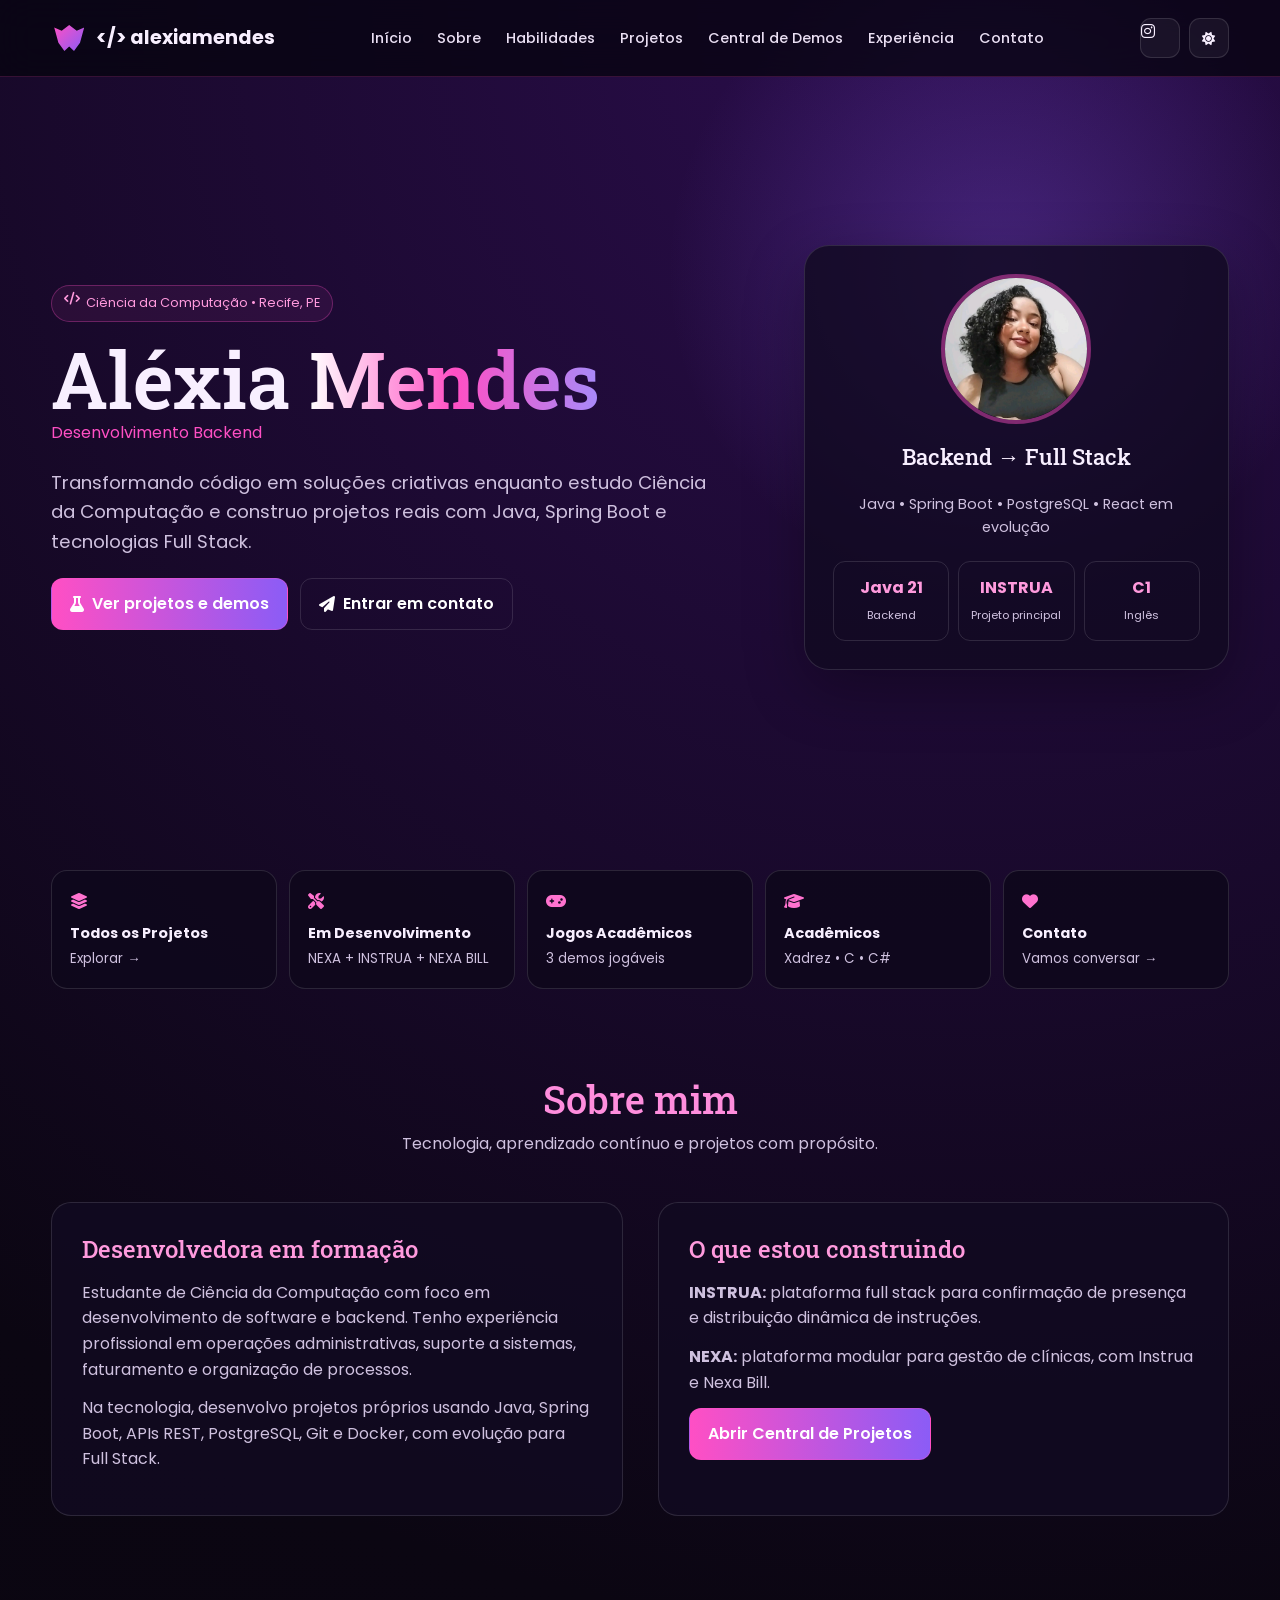
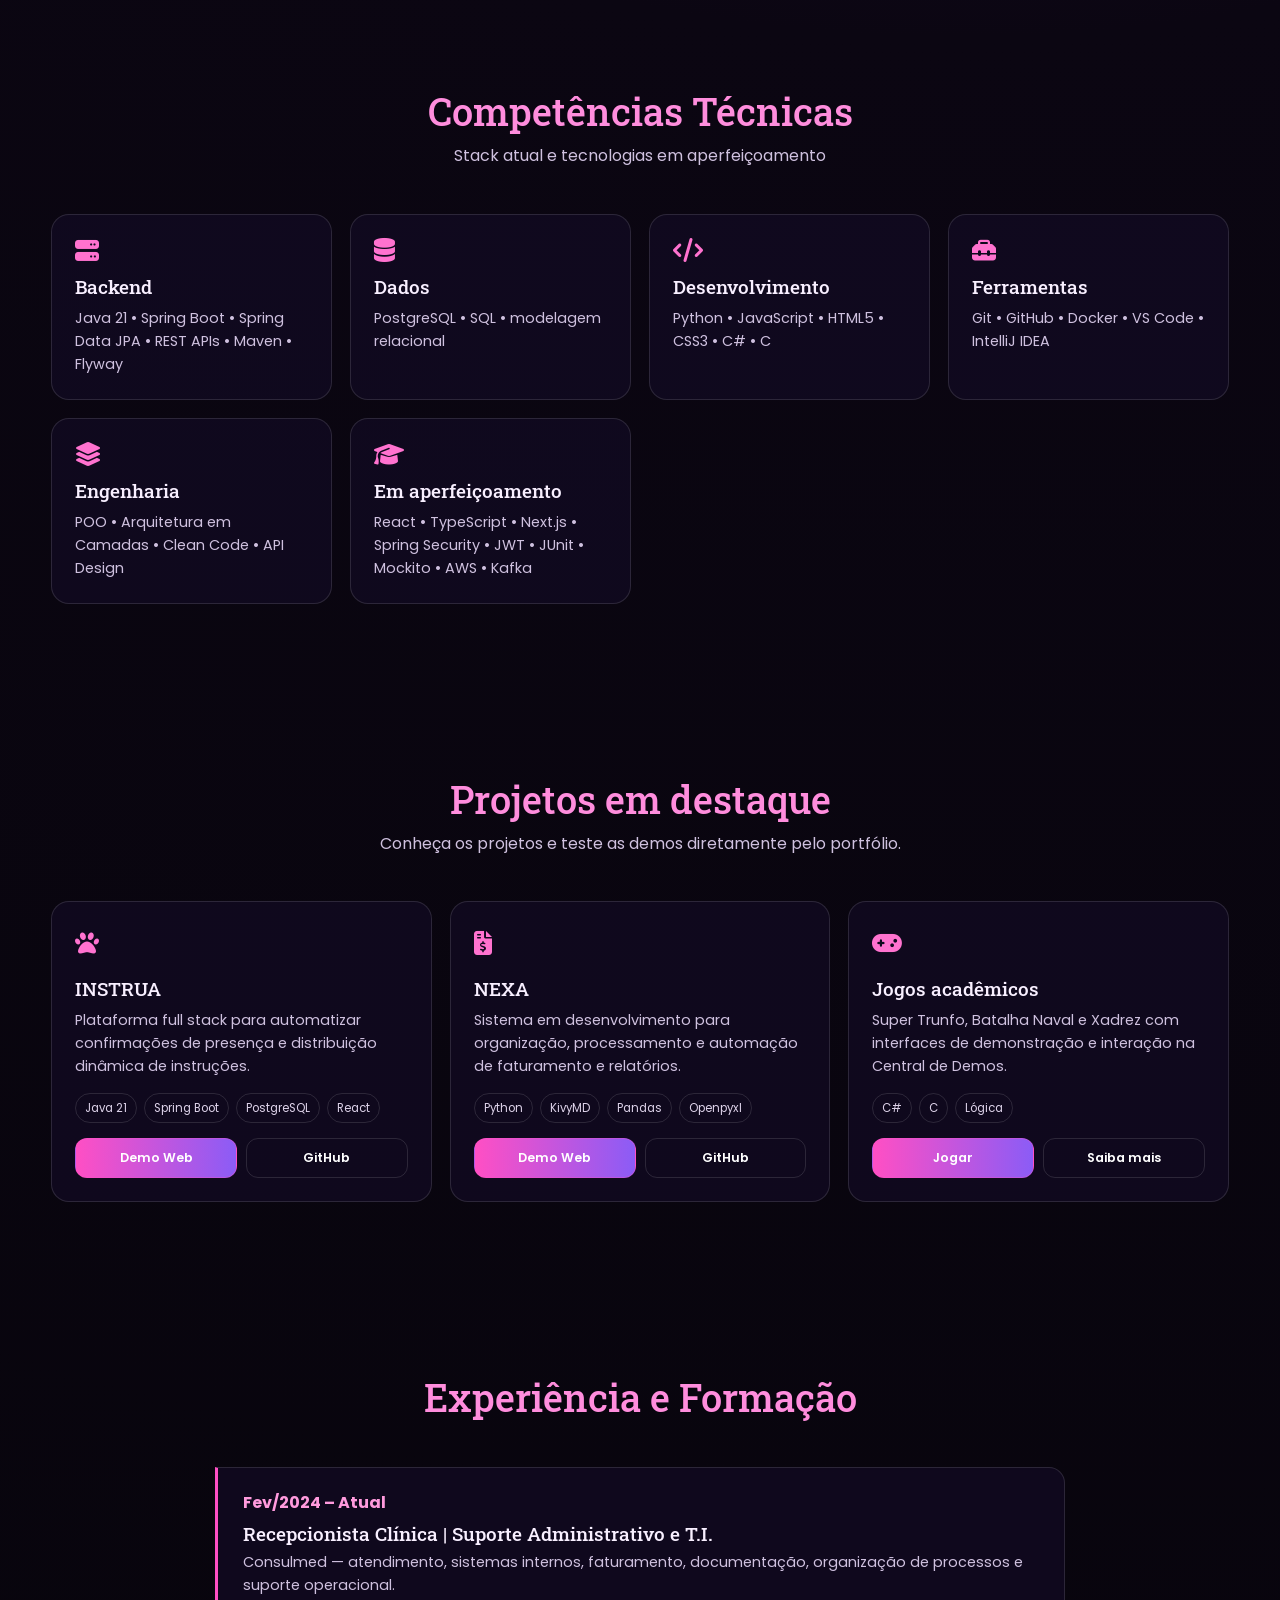
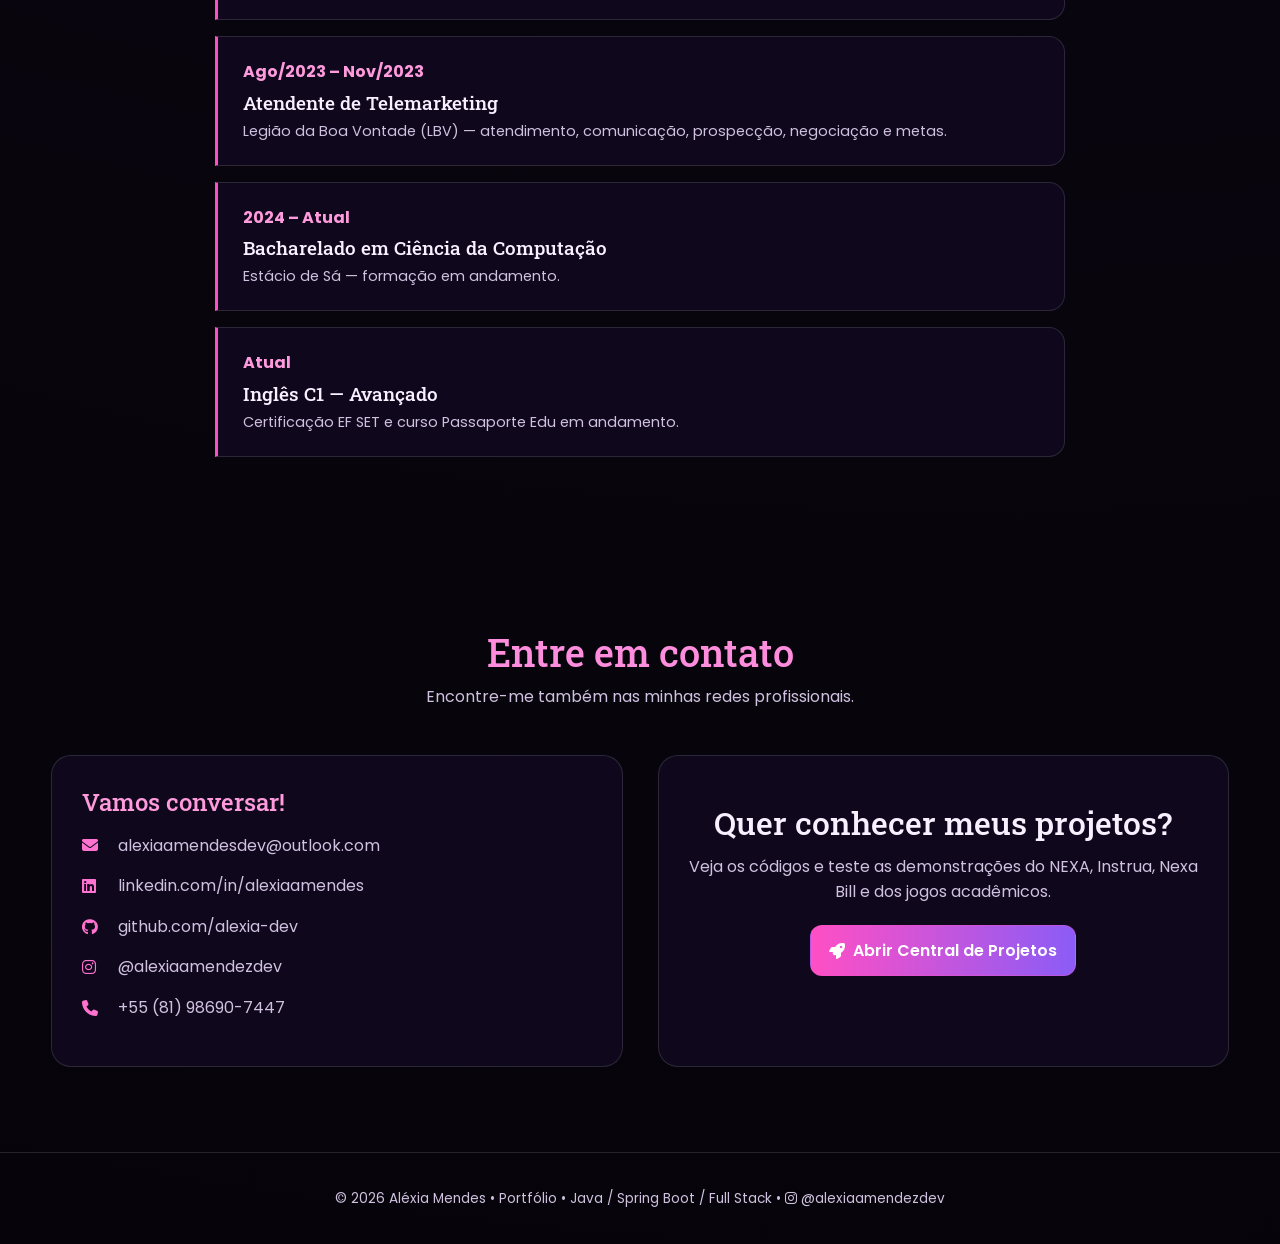
==== index.html @ 10fdb08e "fix: correct Instagram profile link" ====
<!DOCTYPE html>
<html lang="pt-BR">
<head>
<meta charset="UTF-8">
<meta name="viewport" content="width=device-width, initial-scale=1.0">
<meta name="description" content="Portfólio de Aléxia Mendes — Ciência da Computação, Java, Spring Boot e desenvolvimento Full Stack.">
<title>Aléxia Mendes | Portfólio</title>
<link rel="stylesheet" href="https://cdnjs.cloudflare.com/ajax/libs/font-awesome/6.4.0/css/all.min.css">
<link href="https://fonts.googleapis.com/css2?family=Poppins:wght@300;400;500;600;700&family=Roboto+Slab:wght@400;500;600&display=swap" rel="stylesheet">
<style>
:root{--pink:#ff4fc4;--purple:#8b5cf6;--blue:#4f8cff;--panel:rgba(18,10,34,.82);--text:#f8efff;--muted:#cfc1df;--line:rgba(255,255,255,.12);--dark:#3f3450;--transition:.25s ease}
*{box-sizing:border-box;margin:0;padding:0}html{scroll-behavior:smooth}body{font-family:Poppins,sans-serif;background:radial-gradient(circle at 75% 0,#2b0d4d 0,#0b0612 36%,#06040a 100%);color:var(--text);line-height:1.6;transition:.3s}body.light{background:linear-gradient(135deg,#fff4fb,#f1eaff);color:var(--dark)}a{color:inherit;text-decoration:none}.container{width:min(1180px,92%);margin:auto}section{padding:85px 0}.site-header{position:fixed;top:0;left:0;width:100%;z-index:1000;background:rgba(7,5,16,.78);backdrop-filter:blur(18px);border-bottom:1px solid rgba(255,79,196,.18)}.header-inner{height:76px;display:flex;align-items:center;justify-content:space-between;gap:20px}.logo{display:flex;align-items:center;gap:9px;font-weight:700;font-size:1.2rem}.logo-mark{width:36px;height:32px;position:relative}.logo-mark:before{content:'';position:absolute;inset:3px;background:linear-gradient(135deg,var(--pink),var(--purple));clip-path:polygon(0 10%,25% 22%,50% 0,75% 22%,100% 10%,86% 68%,66% 100%,50% 83%,34% 100%,14% 68%)}nav ul{display:flex;list-style:none;gap:25px}nav a{color:#eadff3;font-size:.9rem;font-weight:500}nav a:hover{color:var(--pink)}.header-actions{display:flex;align-items:center;gap:9px}.icon-btn,.mobile-btn{width:40px;height:40px;border:1px solid var(--line);border-radius:11px;background:rgba(255,255,255,.05);color:inherit;cursor:pointer}.mobile-btn{display:none}.hero{min-height:100vh;display:flex;align-items:center;padding-top:100px;background:radial-gradient(circle at 78% 30%,rgba(139,92,246,.3),transparent 28%)}.hero-grid{display:grid;grid-template-columns:1.25fr .75fr;gap:45px;align-items:center}.eyebrow{display:inline-flex;padding:7px 12px;border:1px solid rgba(255,79,196,.3);border-radius:999px;color:#ff9add;background:rgba(255,79,196,.08);font-size:.8rem;margin-bottom:18px}.hero h1{font:600 clamp(2.8rem,6vw,5.3rem)/1.05 'Roboto Slab',serif}.gradient{background:linear-gradient(90deg,#fff,var(--pink),#a78bfa);-webkit-background-clip:text;color:transparent}.typed{color:var(--pink);min-height:1.2em}.hero p{font-size:1.15rem;color:var(--muted);max-width:680px;margin:22px 0}.hero-actions{display:flex;flex-wrap:wrap;gap:12px}.btn{display:inline-flex;align-items:center;justify-content:center;gap:8px;padding:12px 18px;border-radius:12px;border:1px solid rgba(255,79,196,.35);background:linear-gradient(90deg,var(--pink),var(--purple));color:#fff;font-weight:600;transition:var(--transition)}.btn:hover{transform:translateY(-3px)}.btn.secondary{background:transparent;border-color:var(--line)}.hero-card,.panel,.skill,.project,.timeline-item{background:var(--panel);border:1px solid var(--line)}.hero-card{border-radius:25px;padding:28px;box-shadow:0 20px 60px rgba(0,0,0,.3)}.avatar{width:150px;height:150px;border-radius:50%;object-fit:cover;display:block;margin:0 auto 18px;border:4px solid rgba(255,79,196,.45)}.hero-card h3{text-align:center;font:500 1.4rem 'Roboto Slab',serif}.hero-card p{text-align:center;color:var(--muted);font-size:.9rem}.stats{display:grid;grid-template-columns:repeat(3,1fr);gap:9px;margin-top:22px}.stat{padding:13px 8px;border:1px solid var(--line);border-radius:12px;text-align:center}.stat strong{display:block;color:#ff9add}.stat span{font-size:.7rem;color:var(--muted)}.dashboard{display:grid;grid-template-columns:repeat(5,1fr);gap:12px;margin-top:-30px;position:relative;z-index:2}.dash{padding:18px;border-radius:16px;background:rgba(15,8,28,.9);border:1px solid var(--line);transition:var(--transition)}.dash:hover,.skill:hover,.project:hover{transform:translateY(-5px)}.dash i,.skill i,.project-icon,.contact-link i{color:#ff72cf}.dash strong{display:block;font-size:.9rem;margin-top:7px}.dash small{color:var(--muted)}.section-title{text-align:center;margin-bottom:45px}.section-title h2{font:500 2.4rem 'Roboto Slab',serif;color:#ff8ddd}.section-title p{color:var(--muted);margin-top:7px}.about-grid,.contact-grid{display:grid;grid-template-columns:1fr 1fr;gap:35px}.panel{border-radius:20px;padding:30px}.panel h3{font:500 1.5rem 'Roboto Slab',serif;color:#ff9add;margin-bottom:15px}.panel p{color:var(--muted);margin-bottom:13px}.skills-grid,.projects-grid{display:grid;grid-template-columns:repeat(auto-fit,minmax(250px,1fr));gap:18px}.skill,.project{border-radius:18px;padding:23px;transition:var(--transition)}.skill i,.project-icon{font-size:1.5rem;margin-bottom:12px}.skill h3,.project h3{font:500 1.2rem 'Roboto Slab',serif;margin-bottom:8px}.skill p,.project p{color:var(--muted);font-size:.9rem}.tags{display:flex;flex-wrap:wrap;gap:7px;margin:15px 0}.tag{padding:5px 9px;border-radius:999px;border:1px solid var(--line);font-size:.72rem;color:#ddd2e9}.project-actions{display:flex;gap:9px;margin-top:15px}.project-actions .btn{flex:1;font-size:.78rem;padding:9px}.timeline{max-width:850px;margin:auto;display:grid;gap:16px}.timeline-item{padding:22px 25px;border-left:3px solid var(--pink);border-radius:0 16px 16px 0}.timeline-item strong{color:#ff9add}.timeline-item h3{font:500 1.2rem 'Roboto Slab',serif;margin:5px 0}.timeline-item p{color:var(--muted);font-size:.9rem}.contact-link{display:flex;gap:12px;align-items:center;margin:15px 0;color:var(--muted)}.contact-link i{width:24px}.contact-link:hover{color:#fff}.cta{text-align:center;padding:45px 20px}.cta h2{font:500 2rem 'Roboto Slab',serif;margin-bottom:10px}.cta p{color:var(--muted);margin-bottom:20px}footer{padding:35px 0;border-top:1px solid var(--line);text-align:center;color:var(--muted);font-size:.85rem}.mobile-menu{display:none}
@media(max-width:1050px){.dashboard{grid-template-columns:repeat(3,1fr)}nav ul{gap:15px}.hero-grid{grid-template-columns:1fr}.hero-card{max-width:480px}}
@media(max-width:800px){nav{display:none}.mobile-btn{display:block}.mobile-menu{position:fixed;top:76px;left:0;width:100%;padding:18px;background:rgba(10,6,18,.97);border-bottom:1px solid var(--line);z-index:999}.mobile-menu.open{display:block}.mobile-menu a{display:block;padding:12px}.dashboard{grid-template-columns:repeat(2,1fr)}.about-grid,.contact-grid{grid-template-columns:1fr}}
@media(max-width:520px){section{padding:65px 0}.dashboard{grid-template-columns:1fr}.hero h1{font-size:2.7rem}.hero-actions .btn{width:100%}.stats{grid-template-columns:1fr}.project-actions{flex-direction:column}}
</style>
</head>
<body>
<header class="site-header"><div class="container header-inner"><a class="logo" href="#home"><span class="logo-mark"></span><span>&lt;/&gt; alexiamendes</span></a><nav><ul><li><a href="#home">Início</a></li><li><a href="#about">Sobre</a></li><li><a href="#skills">Habilidades</a></li><li><a href="#projects">Projetos</a></li><li><a href="projetos.html#games">Central de Demos</a></li><li><a href="#experience">Experiência</a></li><li><a href="#contact">Contato</a></li></ul></nav><div class="header-actions"><a class="icon-btn" href="https://www.instagram.com/alexiaamendesdev/" target="_blank" rel="noopener" aria-label="Instagram"><i class="fab fa-instagram"></i></a><button class="icon-btn" id="themeBtn" title="Alternar tema"><i class="fas fa-sun"></i></button><button class="mobile-btn" id="menuBtn"><i class="fas fa-bars"></i></button></div></div></header>
<div class="mobile-menu" id="mobileMenu"><a href="#home">Início</a><a href="#about">Sobre</a><a href="#skills">Habilidades</a><a href="#projects">Projetos</a><a href="projetos.html#games">Central de Demos</a><a href="#experience">Experiência</a><a href="#contact">Contato</a></div>
<main>
<section class="hero" id="home"><div class="container hero-grid"><div><span class="eyebrow"><i class="fas fa-code"></i>&nbsp; Ciência da Computação • Recife, PE</span><h1>Aléxia <span class="gradient">Mendes</span></h1><div class="typed" id="typed"></div><p>Transformando código em soluções criativas enquanto estudo Ciência da Computação e construo projetos reais com Java, Spring Boot e tecnologias Full Stack.</p><div class="hero-actions"><a class="btn" href="projetos.html"><i class="fas fa-flask"></i> Ver projetos e demos</a><a class="btn secondary" href="#contact"><i class="fas fa-paper-plane"></i> Entrar em contato</a></div></div><aside class="hero-card"><img class="avatar" src="1725635186385.jpeg" alt="Aléxia Mendes"><h3>Backend → Full Stack</h3><p>Java • Spring Boot • PostgreSQL • React em evolução</p><div class="stats"><div class="stat"><strong>Java 21</strong><span>Backend</span></div><div class="stat"><strong>INSTRUA</strong><span>Projeto principal</span></div><div class="stat"><strong>C1</strong><span>Inglês</span></div></div></aside></div></section>
<div class="container dashboard"><a class="dash" href="projetos.html"><i class="fas fa-layer-group"></i><strong>Todos os Projetos</strong><small>Explorar →</small></a><a class="dash" href="projetos.html#instrua-demo"><i class="fas fa-screwdriver-wrench"></i><strong>Em Desenvolvimento</strong><small>NEXA + INSTRUA + NEXA BILL</small></a><a class="dash" href="projetos.html#games"><i class="fas fa-gamepad"></i><strong>Jogos Acadêmicos</strong><small>3 demos jogáveis</small></a><a class="dash" href="projetos.html#games"><i class="fas fa-graduation-cap"></i><strong>Acadêmicos</strong><small>Xadrez • C • C#</small></a><a class="dash" href="#contact"><i class="fas fa-heart"></i><strong>Contato</strong><small>Vamos conversar →</small></a></div>
<section id="about"><div class="container"><div class="section-title"><h2>Sobre mim</h2><p>Tecnologia, aprendizado contínuo e projetos com propósito.</p></div><div class="about-grid"><div class="panel"><h3>Desenvolvedora em formação</h3><p>Estudante de Ciência da Computação com foco em desenvolvimento de software e backend. Tenho experiência profissional em operações administrativas, suporte a sistemas, faturamento e organização de processos.</p><p>Na tecnologia, desenvolvo projetos próprios usando Java, Spring Boot, APIs REST, PostgreSQL, Git e Docker, com evolução para Full Stack.</p></div><div class="panel"><h3>O que estou construindo</h3><p><strong>INSTRUA:</strong> plataforma full stack para confirmação de presença e distribuição dinâmica de instruções.</p><p><strong>NEXA:</strong> plataforma modular para gestão de clínicas, com Instrua e Nexa Bill.</p><a class="btn" href="projetos.html">Abrir Central de Projetos</a></div></div></div></section>
<section id="skills"><div class="container"><div class="section-title"><h2>Competências Técnicas</h2><p>Stack atual e tecnologias em aperfeiçoamento</p></div><div class="skills-grid"><div class="skill"><i class="fas fa-server"></i><h3>Backend</h3><p>Java 21 • Spring Boot • Spring Data JPA • REST APIs • Maven • Flyway</p></div><div class="skill"><i class="fas fa-database"></i><h3>Dados</h3><p>PostgreSQL • SQL • modelagem relacional</p></div><div class="skill"><i class="fas fa-code"></i><h3>Desenvolvimento</h3><p>Python • JavaScript • HTML5 • CSS3 • C# • C</p></div><div class="skill"><i class="fas fa-toolbox"></i><h3>Ferramentas</h3><p>Git • GitHub • Docker • VS Code • IntelliJ IDEA</p></div><div class="skill"><i class="fas fa-layer-group"></i><h3>Engenharia</h3><p>POO • Arquitetura em Camadas • Clean Code • API Design</p></div><div class="skill"><i class="fas fa-graduation-cap"></i><h3>Em aperfeiçoamento</h3><p>React • TypeScript • Next.js • Spring Security • JWT • JUnit • Mockito • AWS • Kafka</p></div></div></div></section>
<section id="projects"><div class="container"><div class="section-title"><h2>Projetos em destaque</h2><p>Conheça os projetos e teste as demos diretamente pelo portfólio.</p></div><div class="projects-grid"><article class="project"><div class="project-icon"><i class="fas fa-paw"></i></div><h3>INSTRUA</h3><p>Plataforma full stack para automatizar confirmações de presença e distribuição dinâmica de instruções.</p><div class="tags"><span class="tag">Java 21</span><span class="tag">Spring Boot</span><span class="tag">PostgreSQL</span><span class="tag">React</span></div><div class="project-actions"><a class="btn" href="instrua-demo.html">Demo Web</a><a class="btn secondary" href="https://github.com/alexia-dev/Instrua" target="_blank">GitHub</a></div></article><article class="project"><div class="project-icon"><i class="fas fa-file-invoice-dollar"></i></div><h3>NEXA</h3><p>Sistema em desenvolvimento para organização, processamento e automação de faturamento e relatórios.</p><div class="tags"><span class="tag">Python</span><span class="tag">KivyMD</span><span class="tag">Pandas</span><span class="tag">Openpyxl</span></div><div class="project-actions"><a class="btn" href="sifac-demo.html">Demo Web</a><a class="btn secondary" href="https://github.com/alexia-dev/INTERFACE" target="_blank">GitHub</a></div></article><article class="project"><div class="project-icon"><i class="fas fa-gamepad"></i></div><h3>Jogos acadêmicos</h3><p>Super Trunfo, Batalha Naval e Xadrez com interfaces de demonstração e interação na Central de Demos.</p><div class="tags"><span class="tag">C#</span><span class="tag">C</span><span class="tag">Lógica</span></div><div class="project-actions"><a class="btn" href="projetos.html#games">Jogar</a><a class="btn secondary" href="projetos.html#games">Saiba mais</a></div></article></div></div></section>
<section id="experience"><div class="container"><div class="section-title"><h2>Experiência e Formação</h2></div><div class="timeline"><div class="timeline-item"><strong>Fev/2024 – Atual</strong><h3>Recepcionista Clínica | Suporte Administrativo e T.I.</h3><p>Consulmed — atendimento, sistemas internos, faturamento, documentação, organização de processos e suporte operacional.</p></div><div class="timeline-item"><strong>Ago/2023 – Nov/2023</strong><h3>Atendente de Telemarketing</h3><p>Legião da Boa Vontade (LBV) — atendimento, comunicação, prospecção, negociação e metas.</p></div><div class="timeline-item"><strong>2024 – Atual</strong><h3>Bacharelado em Ciência da Computação</h3><p>Estácio de Sá — formação em andamento.</p></div><div class="timeline-item"><strong>Atual</strong><h3>Inglês C1 — Avançado</h3><p>Certificação EF SET e curso Passaporte Edu em andamento.</p></div></div></div></section>
<section id="contact"><div class="container"><div class="section-title"><h2>Entre em contato</h2><p>Encontre-me também nas minhas redes profissionais.</p></div><div class="contact-grid"><div class="panel"><h3>Vamos conversar!</h3><a class="contact-link" href="mailto:alexiaamendesdev@outlook.com"><i class="fas fa-envelope"></i>alexiaamendesdev@outlook.com</a><a class="contact-link" href="https://www.linkedin.com/in/alexiaamendes/" target="_blank" rel="noopener"><i class="fab fa-linkedin"></i>linkedin.com/in/alexiaamendes</a><a class="contact-link" href="https://github.com/alexia-dev" target="_blank" rel="noopener"><i class="fab fa-github"></i>github.com/alexia-dev</a><a class="contact-link" href="https://www.instagram.com/alexiaamendesdev/" target="_blank" rel="noopener"><i class="fab fa-instagram"></i>@alexiaamendezdev</a><a class="contact-link" href="tel:+5581986907447"><i class="fas fa-phone"></i>+55 (81) 98690-7447</a></div><div class="panel cta"><h2>Quer conhecer meus projetos?</h2><p>Veja os códigos e teste as demonstrações do NEXA, Instrua, Nexa Bill e dos jogos acadêmicos.</p><a class="btn" href="projetos.html"><i class="fas fa-rocket"></i> Abrir Central de Projetos</a></div></div></div></section>
</main>
<footer><div class="container">© 2026 Aléxia Mendes • Portfólio • Java / Spring Boot / Full Stack • <a href="https://www.instagram.com/alexiaamendesdev/" target="_blank" rel="noopener"><i class="fab fa-instagram"></i> @alexiaamendezdev</a></div></footer>
<script>
const typed=document.getElementById('typed');const texts=['Desenvolvimento Backend','Java & Spring Boot','Ciência da Computação','Em evolução para Full Stack'];let ti=0,ci=0,del=false;function type(){const t=texts[ti];if(!del){typed.textContent=t.slice(0,++ci);if(ci===t.length){del=true;setTimeout(type,1300);return}}else{typed.textContent=t.slice(0,--ci);if(ci===0){del=false;ti=(ti+1)%texts.length;setTimeout(type,450);return}}setTimeout(type,del?45:85)}setTimeout(type,500);
const themeBtn=document.getElementById('themeBtn'),saved=localStorage.getItem('theme');if(saved==='light')document.body.classList.add('light');function theme(){document.body.classList.toggle('light');const light=document.body.classList.contains('light');localStorage.setItem('theme',light?'light':'dark');themeBtn.innerHTML=light?'<i class="fas fa-moon"></i>':'<i class="fas fa-sun"></i>'}themeBtn.addEventListener('click',theme);themeBtn.innerHTML=document.body.classList.contains('light')?'<i class="fas fa-moon"></i>':'<i class="fas fa-sun"></i>';
const menuBtn=document.getElementById('menuBtn'),mobile=document.getElementById('mobileMenu');menuBtn.addEventListener('click',()=>{mobile.classList.toggle('open');menuBtn.innerHTML=mobile.classList.contains('open')?'<i class="fas fa-times"></i>':'<i class="fas fa-bars"></i>'});mobile.querySelectorAll('a').forEach(a=>a.addEventListener('click',()=>{mobile.classList.remove('open');menuBtn.innerHTML='<i class="fas fa-bars"></i>'}));
</script>
</body>
</html>
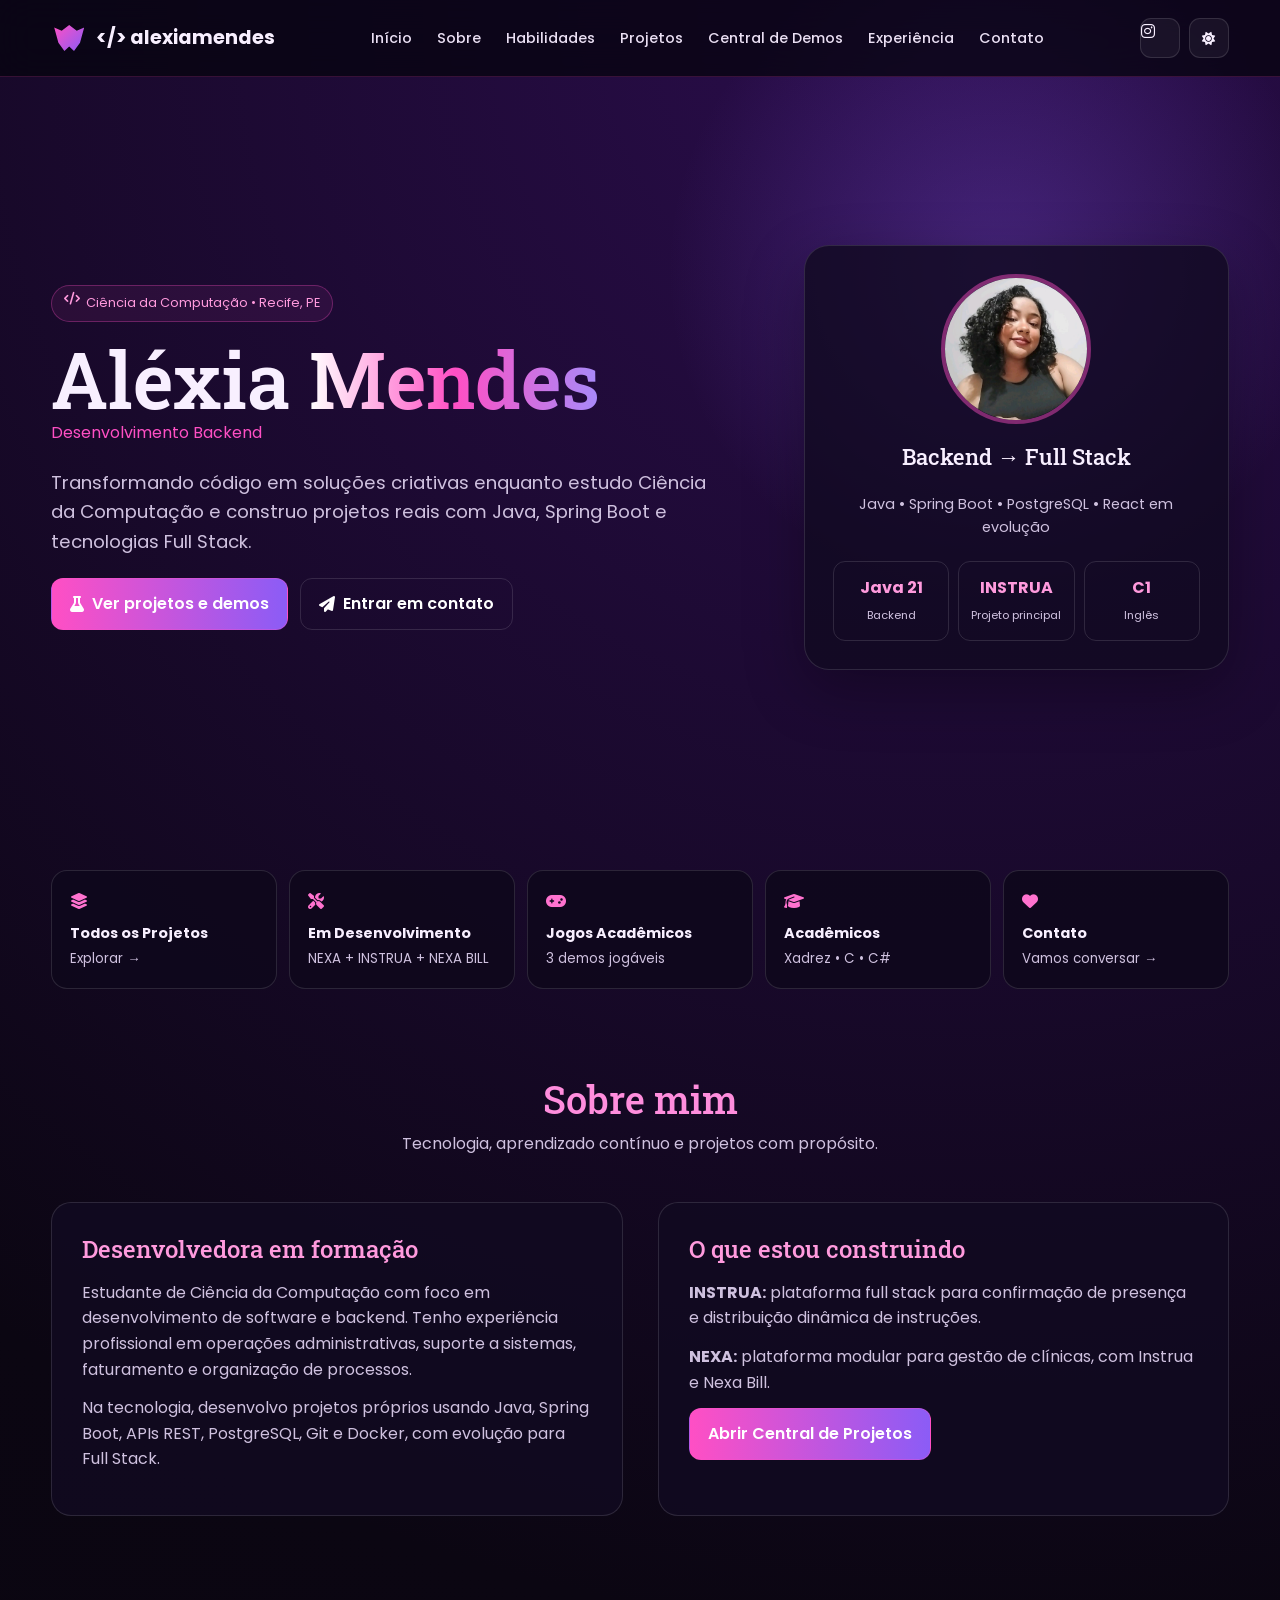
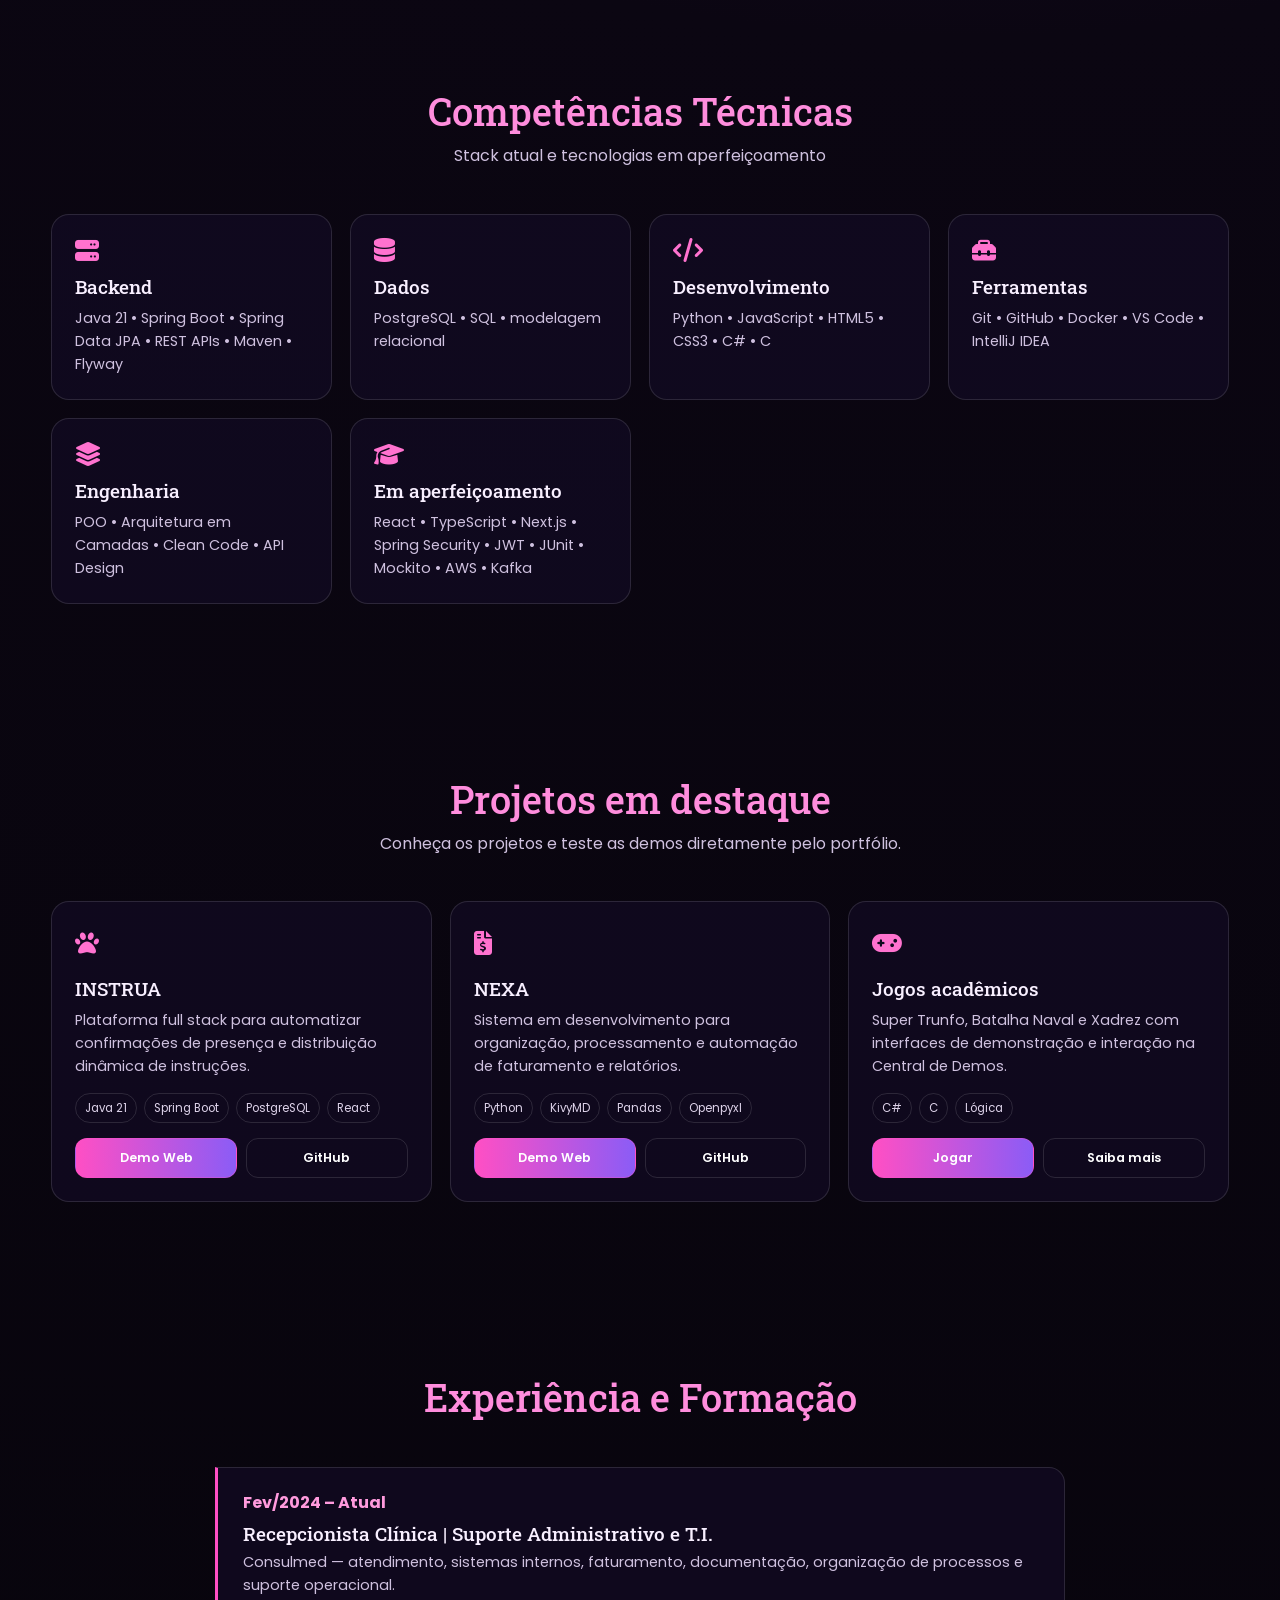
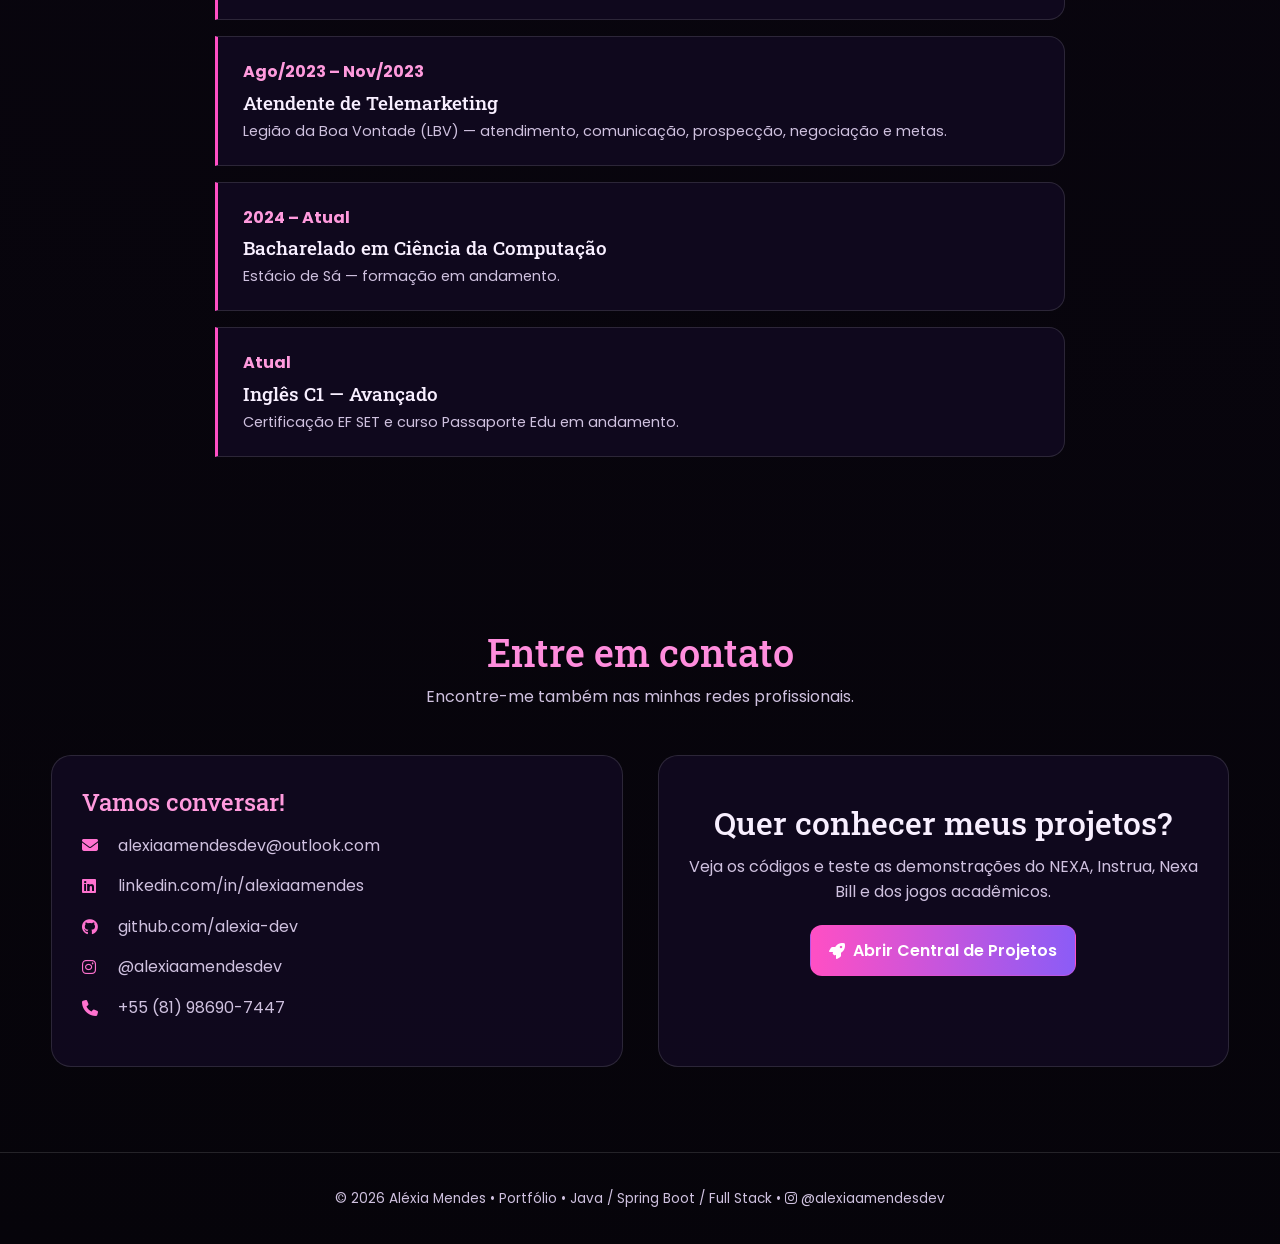
==== commit 682e026a: "fix: update Instagram username" ====
--- a/index.html
+++ b/index.html
@@ -25,9 +25,9 @@
 <section id="skills"><div class="container"><div class="section-title"><h2>Competências Técnicas</h2><p>Stack atual e tecnologias em aperfeiçoamento</p></div><div class="skills-grid"><div class="skill"><i class="fas fa-server"></i><h3>Backend</h3><p>Java 21 • Spring Boot • Spring Data JPA • REST APIs • Maven • Flyway</p></div><div class="skill"><i class="fas fa-database"></i><h3>Dados</h3><p>PostgreSQL • SQL • modelagem relacional</p></div><div class="skill"><i class="fas fa-code"></i><h3>Desenvolvimento</h3><p>Python • JavaScript • HTML5 • CSS3 • C# • C</p></div><div class="skill"><i class="fas fa-toolbox"></i><h3>Ferramentas</h3><p>Git • GitHub • Docker • VS Code • IntelliJ IDEA</p></div><div class="skill"><i class="fas fa-layer-group"></i><h3>Engenharia</h3><p>POO • Arquitetura em Camadas • Clean Code • API Design</p></div><div class="skill"><i class="fas fa-graduation-cap"></i><h3>Em aperfeiçoamento</h3><p>React • TypeScript • Next.js • Spring Security • JWT • JUnit • Mockito • AWS • Kafka</p></div></div></div></section>
 <section id="projects"><div class="container"><div class="section-title"><h2>Projetos em destaque</h2><p>Conheça os projetos e teste as demos diretamente pelo portfólio.</p></div><div class="projects-grid"><article class="project"><div class="project-icon"><i class="fas fa-paw"></i></div><h3>INSTRUA</h3><p>Plataforma full stack para automatizar confirmações de presença e distribuição dinâmica de instruções.</p><div class="tags"><span class="tag">Java 21</span><span class="tag">Spring Boot</span><span class="tag">PostgreSQL</span><span class="tag">React</span></div><div class="project-actions"><a class="btn" href="instrua-demo.html">Demo Web</a><a class="btn secondary" href="https://github.com/alexia-dev/Instrua" target="_blank">GitHub</a></div></article><article class="project"><div class="project-icon"><i class="fas fa-file-invoice-dollar"></i></div><h3>NEXA</h3><p>Sistema em desenvolvimento para organização, processamento e automação de faturamento e relatórios.</p><div class="tags"><span class="tag">Python</span><span class="tag">KivyMD</span><span class="tag">Pandas</span><span class="tag">Openpyxl</span></div><div class="project-actions"><a class="btn" href="sifac-demo.html">Demo Web</a><a class="btn secondary" href="https://github.com/alexia-dev/INTERFACE" target="_blank">GitHub</a></div></article><article class="project"><div class="project-icon"><i class="fas fa-gamepad"></i></div><h3>Jogos acadêmicos</h3><p>Super Trunfo, Batalha Naval e Xadrez com interfaces de demonstração e interação na Central de Demos.</p><div class="tags"><span class="tag">C#</span><span class="tag">C</span><span class="tag">Lógica</span></div><div class="project-actions"><a class="btn" href="projetos.html#games">Jogar</a><a class="btn secondary" href="projetos.html#games">Saiba mais</a></div></article></div></div></section>
 <section id="experience"><div class="container"><div class="section-title"><h2>Experiência e Formação</h2></div><div class="timeline"><div class="timeline-item"><strong>Fev/2024 – Atual</strong><h3>Recepcionista Clínica | Suporte Administrativo e T.I.</h3><p>Consulmed — atendimento, sistemas internos, faturamento, documentação, organização de processos e suporte operacional.</p></div><div class="timeline-item"><strong>Ago/2023 – Nov/2023</strong><h3>Atendente de Telemarketing</h3><p>Legião da Boa Vontade (LBV) — atendimento, comunicação, prospecção, negociação e metas.</p></div><div class="timeline-item"><strong>2024 – Atual</strong><h3>Bacharelado em Ciência da Computação</h3><p>Estácio de Sá — formação em andamento.</p></div><div class="timeline-item"><strong>Atual</strong><h3>Inglês C1 — Avançado</h3><p>Certificação EF SET e curso Passaporte Edu em andamento.</p></div></div></div></section>
-<section id="contact"><div class="container"><div class="section-title"><h2>Entre em contato</h2><p>Encontre-me também nas minhas redes profissionais.</p></div><div class="contact-grid"><div class="panel"><h3>Vamos conversar!</h3><a class="contact-link" href="mailto:alexiaamendesdev@outlook.com"><i class="fas fa-envelope"></i>alexiaamendesdev@outlook.com</a><a class="contact-link" href="https://www.linkedin.com/in/alexiaamendes/" target="_blank" rel="noopener"><i class="fab fa-linkedin"></i>linkedin.com/in/alexiaamendes</a><a class="contact-link" href="https://github.com/alexia-dev" target="_blank" rel="noopener"><i class="fab fa-github"></i>github.com/alexia-dev</a><a class="contact-link" href="https://www.instagram.com/alexiaamendesdev/" target="_blank" rel="noopener"><i class="fab fa-instagram"></i>@alexiaamendezdev</a><a class="contact-link" href="tel:+5581986907447"><i class="fas fa-phone"></i>+55 (81) 98690-7447</a></div><div class="panel cta"><h2>Quer conhecer meus projetos?</h2><p>Veja os códigos e teste as demonstrações do NEXA, Instrua, Nexa Bill e dos jogos acadêmicos.</p><a class="btn" href="projetos.html"><i class="fas fa-rocket"></i> Abrir Central de Projetos</a></div></div></div></section>
+<section id="contact"><div class="container"><div class="section-title"><h2>Entre em contato</h2><p>Encontre-me também nas minhas redes profissionais.</p></div><div class="contact-grid"><div class="panel"><h3>Vamos conversar!</h3><a class="contact-link" href="mailto:alexiaamendesdev@outlook.com"><i class="fas fa-envelope"></i>alexiaamendesdev@outlook.com</a><a class="contact-link" href="https://www.linkedin.com/in/alexiaamendes/" target="_blank" rel="noopener"><i class="fab fa-linkedin"></i>linkedin.com/in/alexiaamendes</a><a class="contact-link" href="https://github.com/alexia-dev" target="_blank" rel="noopener"><i class="fab fa-github"></i>github.com/alexia-dev</a><a class="contact-link" href="https://www.instagram.com/alexiaamendesdev/" target="_blank" rel="noopener"><i class="fab fa-instagram"></i>@alexiaamendesdev</a><a class="contact-link" href="tel:+5581986907447"><i class="fas fa-phone"></i>+55 (81) 98690-7447</a></div><div class="panel cta"><h2>Quer conhecer meus projetos?</h2><p>Veja os códigos e teste as demonstrações do NEXA, Instrua, Nexa Bill e dos jogos acadêmicos.</p><a class="btn" href="projetos.html"><i class="fas fa-rocket"></i> Abrir Central de Projetos</a></div></div></div></section>
 </main>
-<footer><div class="container">© 2026 Aléxia Mendes • Portfólio • Java / Spring Boot / Full Stack • <a href="https://www.instagram.com/alexiaamendesdev/" target="_blank" rel="noopener"><i class="fab fa-instagram"></i> @alexiaamendezdev</a></div></footer>
+<footer><div class="container">© 2026 Aléxia Mendes • Portfólio • Java / Spring Boot / Full Stack • <a href="https://www.instagram.com/alexiaamendesdev/" target="_blank" rel="noopener"><i class="fab fa-instagram"></i> @alexiaamendesdev</a></div></footer>
 <script>
 const typed=document.getElementById('typed');const texts=['Desenvolvimento Backend','Java & Spring Boot','Ciência da Computação','Em evolução para Full Stack'];let ti=0,ci=0,del=false;function type(){const t=texts[ti];if(!del){typed.textContent=t.slice(0,++ci);if(ci===t.length){del=true;setTimeout(type,1300);return}}else{typed.textContent=t.slice(0,--ci);if(ci===0){del=false;ti=(ti+1)%texts.length;setTimeout(type,450);return}}setTimeout(type,del?45:85)}setTimeout(type,500);
 const themeBtn=document.getElementById('themeBtn'),saved=localStorage.getItem('theme');if(saved==='light')document.body.classList.add('light');function theme(){document.body.classList.toggle('light');const light=document.body.classList.contains('light');localStorage.setItem('theme',light?'light':'dark');themeBtn.innerHTML=light?'<i class="fas fa-moon"></i>':'<i class="fas fa-sun"></i>'}themeBtn.addEventListener('click',theme);themeBtn.innerHTML=document.body.classList.contains('light')?'<i class="fas fa-moon"></i>':'<i class="fas fa-sun"></i>';
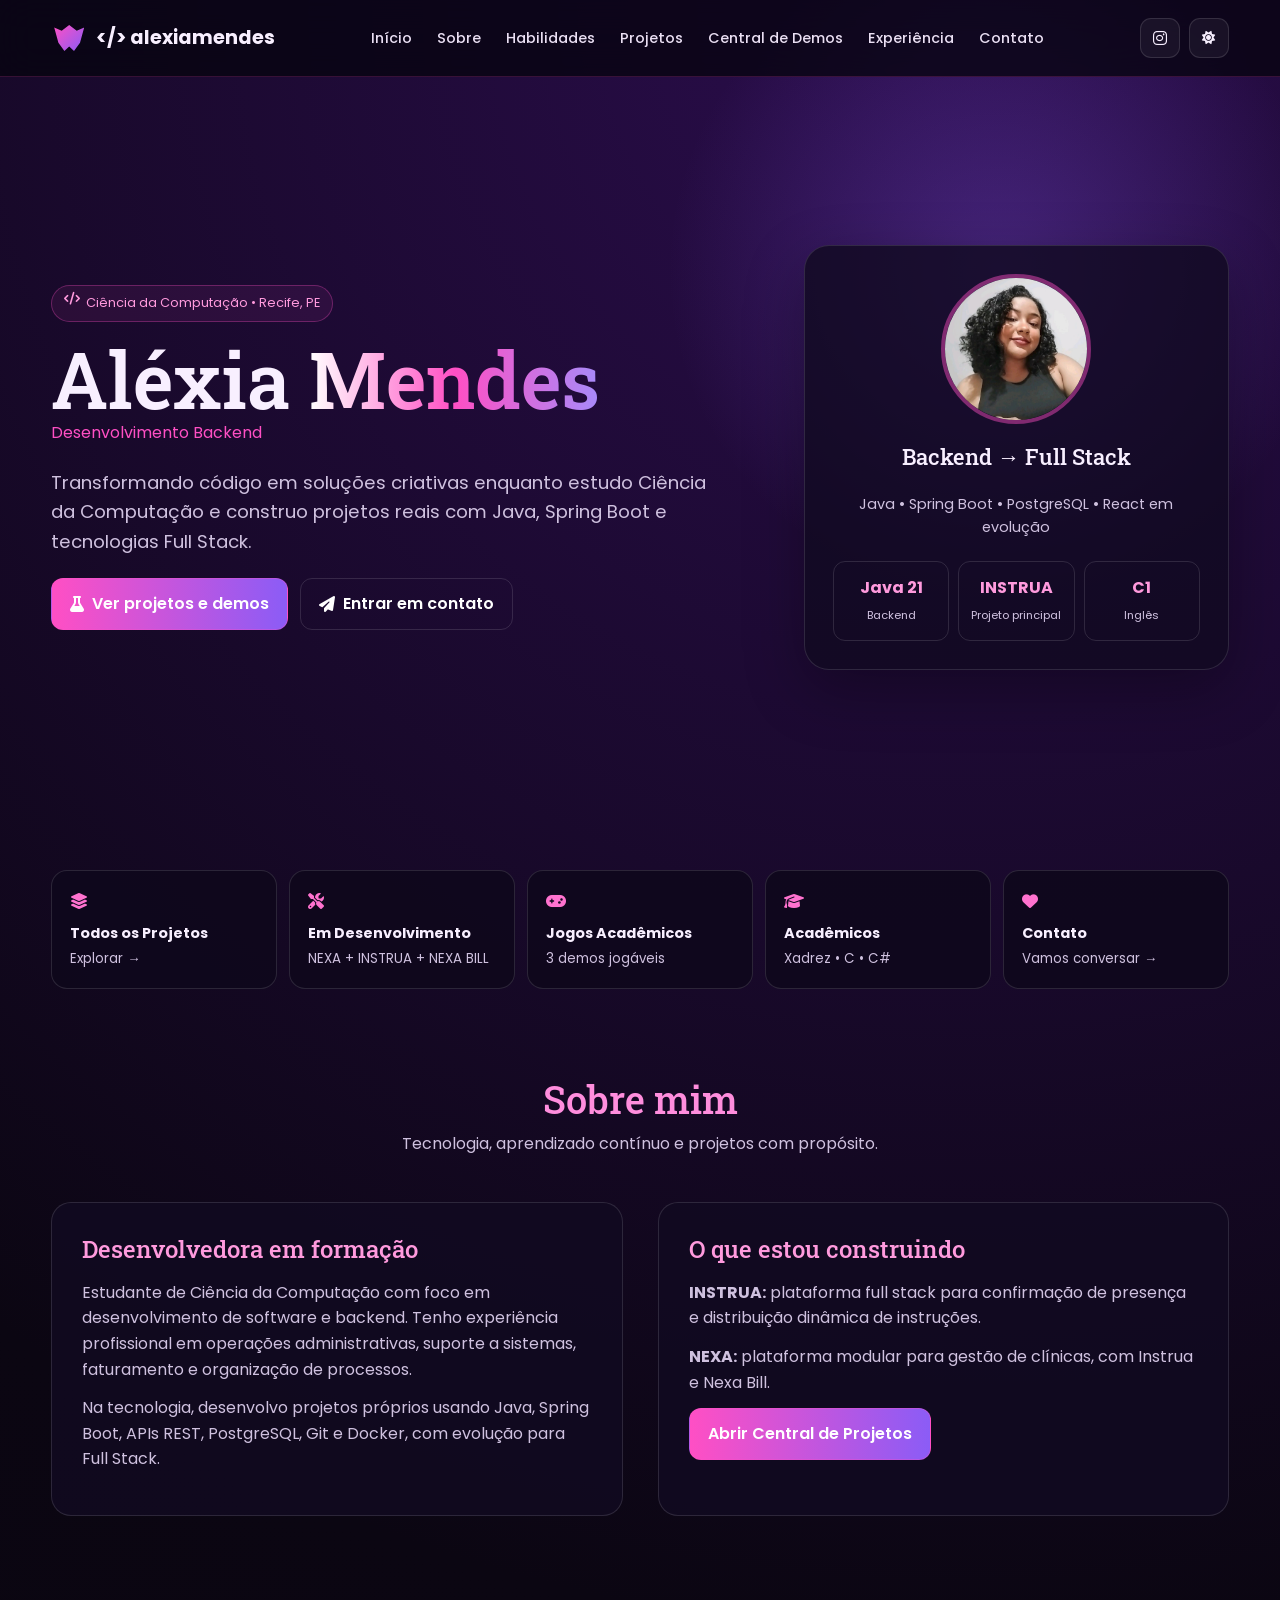
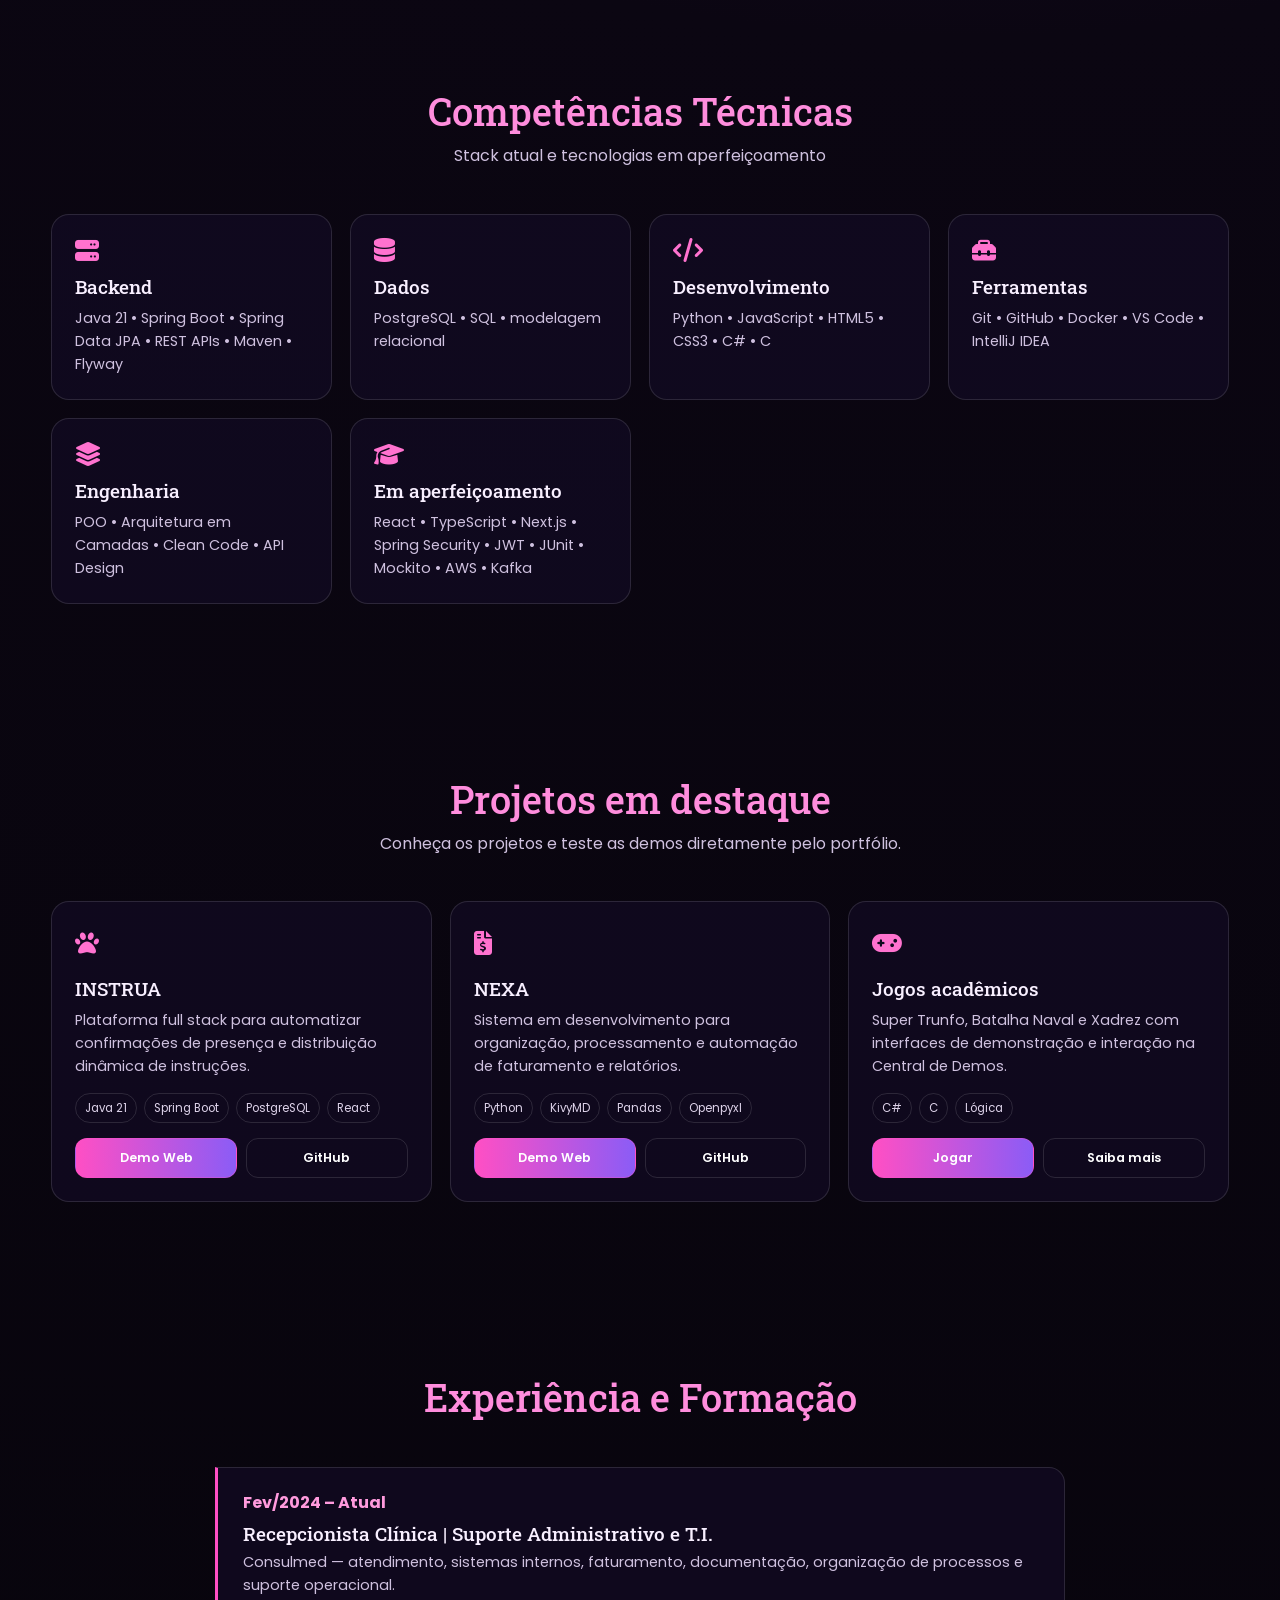
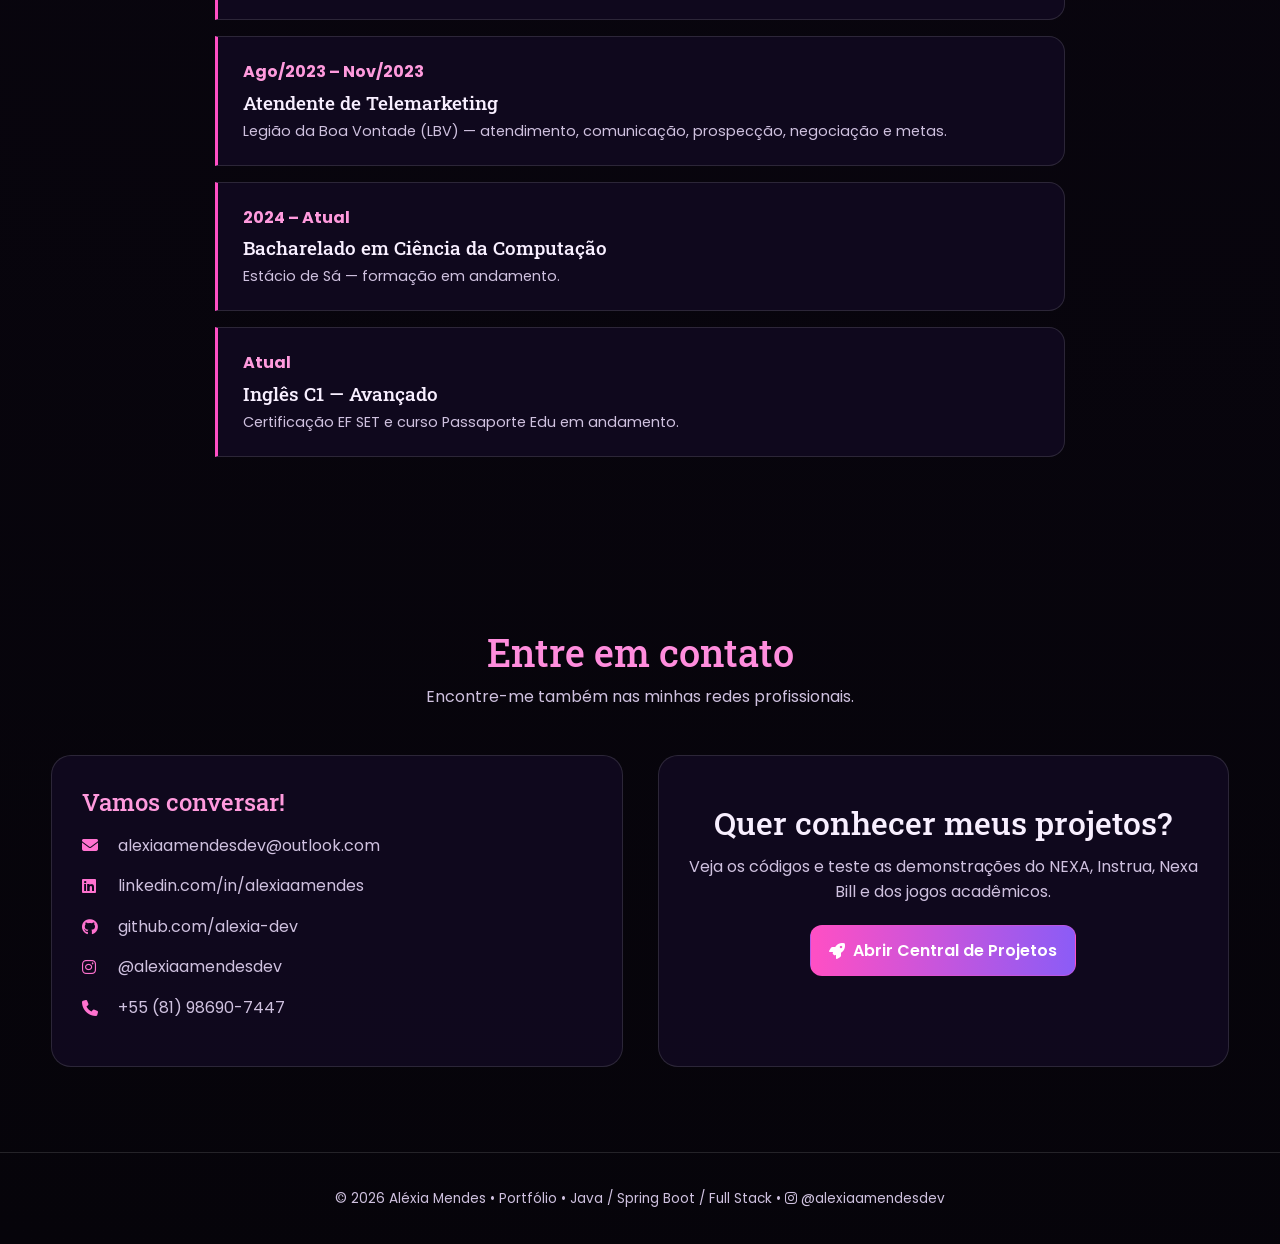
==== commit f42f685d: "fix: center header icons on mobile" ====
--- a/index.html
+++ b/index.html
@@ -9,7 +9,7 @@
 <link href="https://fonts.googleapis.com/css2?family=Poppins:wght@300;400;500;600;700&family=Roboto+Slab:wght@400;500;600&display=swap" rel="stylesheet">
 <style>
 :root{--pink:#ff4fc4;--purple:#8b5cf6;--blue:#4f8cff;--panel:rgba(18,10,34,.82);--text:#f8efff;--muted:#cfc1df;--line:rgba(255,255,255,.12);--dark:#3f3450;--transition:.25s ease}
-*{box-sizing:border-box;margin:0;padding:0}html{scroll-behavior:smooth}body{font-family:Poppins,sans-serif;background:radial-gradient(circle at 75% 0,#2b0d4d 0,#0b0612 36%,#06040a 100%);color:var(--text);line-height:1.6;transition:.3s}body.light{background:linear-gradient(135deg,#fff4fb,#f1eaff);color:var(--dark)}a{color:inherit;text-decoration:none}.container{width:min(1180px,92%);margin:auto}section{padding:85px 0}.site-header{position:fixed;top:0;left:0;width:100%;z-index:1000;background:rgba(7,5,16,.78);backdrop-filter:blur(18px);border-bottom:1px solid rgba(255,79,196,.18)}.header-inner{height:76px;display:flex;align-items:center;justify-content:space-between;gap:20px}.logo{display:flex;align-items:center;gap:9px;font-weight:700;font-size:1.2rem}.logo-mark{width:36px;height:32px;position:relative}.logo-mark:before{content:'';position:absolute;inset:3px;background:linear-gradient(135deg,var(--pink),var(--purple));clip-path:polygon(0 10%,25% 22%,50% 0,75% 22%,100% 10%,86% 68%,66% 100%,50% 83%,34% 100%,14% 68%)}nav ul{display:flex;list-style:none;gap:25px}nav a{color:#eadff3;font-size:.9rem;font-weight:500}nav a:hover{color:var(--pink)}.header-actions{display:flex;align-items:center;gap:9px}.icon-btn,.mobile-btn{width:40px;height:40px;border:1px solid var(--line);border-radius:11px;background:rgba(255,255,255,.05);color:inherit;cursor:pointer}.mobile-btn{display:none}.hero{min-height:100vh;display:flex;align-items:center;padding-top:100px;background:radial-gradient(circle at 78% 30%,rgba(139,92,246,.3),transparent 28%)}.hero-grid{display:grid;grid-template-columns:1.25fr .75fr;gap:45px;align-items:center}.eyebrow{display:inline-flex;padding:7px 12px;border:1px solid rgba(255,79,196,.3);border-radius:999px;color:#ff9add;background:rgba(255,79,196,.08);font-size:.8rem;margin-bottom:18px}.hero h1{font:600 clamp(2.8rem,6vw,5.3rem)/1.05 'Roboto Slab',serif}.gradient{background:linear-gradient(90deg,#fff,var(--pink),#a78bfa);-webkit-background-clip:text;color:transparent}.typed{color:var(--pink);min-height:1.2em}.hero p{font-size:1.15rem;color:var(--muted);max-width:680px;margin:22px 0}.hero-actions{display:flex;flex-wrap:wrap;gap:12px}.btn{display:inline-flex;align-items:center;justify-content:center;gap:8px;padding:12px 18px;border-radius:12px;border:1px solid rgba(255,79,196,.35);background:linear-gradient(90deg,var(--pink),var(--purple));color:#fff;font-weight:600;transition:var(--transition)}.btn:hover{transform:translateY(-3px)}.btn.secondary{background:transparent;border-color:var(--line)}.hero-card,.panel,.skill,.project,.timeline-item{background:var(--panel);border:1px solid var(--line)}.hero-card{border-radius:25px;padding:28px;box-shadow:0 20px 60px rgba(0,0,0,.3)}.avatar{width:150px;height:150px;border-radius:50%;object-fit:cover;display:block;margin:0 auto 18px;border:4px solid rgba(255,79,196,.45)}.hero-card h3{text-align:center;font:500 1.4rem 'Roboto Slab',serif}.hero-card p{text-align:center;color:var(--muted);font-size:.9rem}.stats{display:grid;grid-template-columns:repeat(3,1fr);gap:9px;margin-top:22px}.stat{padding:13px 8px;border:1px solid var(--line);border-radius:12px;text-align:center}.stat strong{display:block;color:#ff9add}.stat span{font-size:.7rem;color:var(--muted)}.dashboard{display:grid;grid-template-columns:repeat(5,1fr);gap:12px;margin-top:-30px;position:relative;z-index:2}.dash{padding:18px;border-radius:16px;background:rgba(15,8,28,.9);border:1px solid var(--line);transition:var(--transition)}.dash:hover,.skill:hover,.project:hover{transform:translateY(-5px)}.dash i,.skill i,.project-icon,.contact-link i{color:#ff72cf}.dash strong{display:block;font-size:.9rem;margin-top:7px}.dash small{color:var(--muted)}.section-title{text-align:center;margin-bottom:45px}.section-title h2{font:500 2.4rem 'Roboto Slab',serif;color:#ff8ddd}.section-title p{color:var(--muted);margin-top:7px}.about-grid,.contact-grid{display:grid;grid-template-columns:1fr 1fr;gap:35px}.panel{border-radius:20px;padding:30px}.panel h3{font:500 1.5rem 'Roboto Slab',serif;color:#ff9add;margin-bottom:15px}.panel p{color:var(--muted);margin-bottom:13px}.skills-grid,.projects-grid{display:grid;grid-template-columns:repeat(auto-fit,minmax(250px,1fr));gap:18px}.skill,.project{border-radius:18px;padding:23px;transition:var(--transition)}.skill i,.project-icon{font-size:1.5rem;margin-bottom:12px}.skill h3,.project h3{font:500 1.2rem 'Roboto Slab',serif;margin-bottom:8px}.skill p,.project p{color:var(--muted);font-size:.9rem}.tags{display:flex;flex-wrap:wrap;gap:7px;margin:15px 0}.tag{padding:5px 9px;border-radius:999px;border:1px solid var(--line);font-size:.72rem;color:#ddd2e9}.project-actions{display:flex;gap:9px;margin-top:15px}.project-actions .btn{flex:1;font-size:.78rem;padding:9px}.timeline{max-width:850px;margin:auto;display:grid;gap:16px}.timeline-item{padding:22px 25px;border-left:3px solid var(--pink);border-radius:0 16px 16px 0}.timeline-item strong{color:#ff9add}.timeline-item h3{font:500 1.2rem 'Roboto Slab',serif;margin:5px 0}.timeline-item p{color:var(--muted);font-size:.9rem}.contact-link{display:flex;gap:12px;align-items:center;margin:15px 0;color:var(--muted)}.contact-link i{width:24px}.contact-link:hover{color:#fff}.cta{text-align:center;padding:45px 20px}.cta h2{font:500 2rem 'Roboto Slab',serif;margin-bottom:10px}.cta p{color:var(--muted);margin-bottom:20px}footer{padding:35px 0;border-top:1px solid var(--line);text-align:center;color:var(--muted);font-size:.85rem}.mobile-menu{display:none}
+*{box-sizing:border-box;margin:0;padding:0}html{scroll-behavior:smooth}body{font-family:Poppins,sans-serif;background:radial-gradient(circle at 75% 0,#2b0d4d 0,#0b0612 36%,#06040a 100%);color:var(--text);line-height:1.6;transition:.3s}body.light{background:linear-gradient(135deg,#fff4fb,#f1eaff);color:var(--dark)}a{color:inherit;text-decoration:none}.container{width:min(1180px,92%);margin:auto}section{padding:85px 0}.site-header{position:fixed;top:0;left:0;width:100%;z-index:1000;background:rgba(7,5,16,.78);backdrop-filter:blur(18px);border-bottom:1px solid rgba(255,79,196,.18)}.header-inner{height:76px;display:flex;align-items:center;justify-content:space-between;gap:20px}.logo{display:flex;align-items:center;gap:9px;font-weight:700;font-size:1.2rem}.logo-mark{width:36px;height:32px;position:relative}.logo-mark:before{content:'';position:absolute;inset:3px;background:linear-gradient(135deg,var(--pink),var(--purple));clip-path:polygon(0 10%,25% 22%,50% 0,75% 22%,100% 10%,86% 68%,66% 100%,50% 83%,34% 100%,14% 68%)}nav ul{display:flex;list-style:none;gap:25px}nav a{color:#eadff3;font-size:.9rem;font-weight:500}nav a:hover{color:var(--pink)}.header-actions{display:flex;align-items:center;justify-content:center;gap:9px;flex-shrink:0}.icon-btn,.mobile-btn{width:40px;height:40px;padding:0;display:inline-flex;align-items:center;justify-content:center;border:1px solid var(--line);border-radius:11px;background:rgba(255,255,255,.05);color:inherit;cursor:pointer;flex:0 0 40px}.mobile-btn{display:none}.hero{min-height:100vh;display:flex;align-items:center;padding-top:100px;background:radial-gradient(circle at 78% 30%,rgba(139,92,246,.3),transparent 28%)}.hero-grid{display:grid;grid-template-columns:1.25fr .75fr;gap:45px;align-items:center}.eyebrow{display:inline-flex;padding:7px 12px;border:1px solid rgba(255,79,196,.3);border-radius:999px;color:#ff9add;background:rgba(255,79,196,.08);font-size:.8rem;margin-bottom:18px}.hero h1{font:600 clamp(2.8rem,6vw,5.3rem)/1.05 'Roboto Slab',serif}.gradient{background:linear-gradient(90deg,#fff,var(--pink),#a78bfa);-webkit-background-clip:text;color:transparent}.typed{color:var(--pink);min-height:1.2em}.hero p{font-size:1.15rem;color:var(--muted);max-width:680px;margin:22px 0}.hero-actions{display:flex;flex-wrap:wrap;gap:12px}.btn{display:inline-flex;align-items:center;justify-content:center;gap:8px;padding:12px 18px;border-radius:12px;border:1px solid rgba(255,79,196,.35);background:linear-gradient(90deg,var(--pink),var(--purple));color:#fff;font-weight:600;transition:var(--transition)}.btn:hover{transform:translateY(-3px)}.btn.secondary{background:transparent;border-color:var(--line)}.hero-card,.panel,.skill,.project,.timeline-item{background:var(--panel);border:1px solid var(--line)}.hero-card{border-radius:25px;padding:28px;box-shadow:0 20px 60px rgba(0,0,0,.3)}.avatar{width:150px;height:150px;border-radius:50%;object-fit:cover;display:block;margin:0 auto 18px;border:4px solid rgba(255,79,196,.45)}.hero-card h3{text-align:center;font:500 1.4rem 'Roboto Slab',serif}.hero-card p{text-align:center;color:var(--muted);font-size:.9rem}.stats{display:grid;grid-template-columns:repeat(3,1fr);gap:9px;margin-top:22px}.stat{padding:13px 8px;border:1px solid var(--line);border-radius:12px;text-align:center}.stat strong{display:block;color:#ff9add}.stat span{font-size:.7rem;color:var(--muted)}.dashboard{display:grid;grid-template-columns:repeat(5,1fr);gap:12px;margin-top:-30px;position:relative;z-index:2}.dash{padding:18px;border-radius:16px;background:rgba(15,8,28,.9);border:1px solid var(--line);transition:var(--transition)}.dash:hover,.skill:hover,.project:hover{transform:translateY(-5px)}.dash i,.skill i,.project-icon,.contact-link i{color:#ff72cf}.dash strong{display:block;font-size:.9rem;margin-top:7px}.dash small{color:var(--muted)}.section-title{text-align:center;margin-bottom:45px}.section-title h2{font:500 2.4rem 'Roboto Slab',serif;color:#ff8ddd}.section-title p{color:var(--muted);margin-top:7px}.about-grid,.contact-grid{display:grid;grid-template-columns:1fr 1fr;gap:35px}.panel{border-radius:20px;padding:30px}.panel h3{font:500 1.5rem 'Roboto Slab',serif;color:#ff9add;margin-bottom:15px}.panel p{color:var(--muted);margin-bottom:13px}.skills-grid,.projects-grid{display:grid;grid-template-columns:repeat(auto-fit,minmax(250px,1fr));gap:18px}.skill,.project{border-radius:18px;padding:23px;transition:var(--transition)}.skill i,.project-icon{font-size:1.5rem;margin-bottom:12px}.skill h3,.project h3{font:500 1.2rem 'Roboto Slab',serif;margin-bottom:8px}.skill p,.project p{color:var(--muted);font-size:.9rem}.tags{display:flex;flex-wrap:wrap;gap:7px;margin:15px 0}.tag{padding:5px 9px;border-radius:999px;border:1px solid var(--line);font-size:.72rem;color:#ddd2e9}.project-actions{display:flex;gap:9px;margin-top:15px}.project-actions .btn{flex:1;font-size:.78rem;padding:9px}.timeline{max-width:850px;margin:auto;display:grid;gap:16px}.timeline-item{padding:22px 25px;border-left:3px solid var(--pink);border-radius:0 16px 16px 0}.timeline-item strong{color:#ff9add}.timeline-item h3{font:500 1.2rem 'Roboto Slab',serif;margin:5px 0}.timeline-item p{color:var(--muted);font-size:.9rem}.contact-link{display:flex;gap:12px;align-items:center;margin:15px 0;color:var(--muted)}.contact-link i{width:24px}.contact-link:hover{color:#fff}.cta{text-align:center;padding:45px 20px}.cta h2{font:500 2rem 'Roboto Slab',serif;margin-bottom:10px}.cta p{color:var(--muted);margin-bottom:20px}footer{padding:35px 0;border-top:1px solid var(--line);text-align:center;color:var(--muted);font-size:.85rem}.mobile-menu{display:none}
 @media(max-width:1050px){.dashboard{grid-template-columns:repeat(3,1fr)}nav ul{gap:15px}.hero-grid{grid-template-columns:1fr}.hero-card{max-width:480px}}
 @media(max-width:800px){nav{display:none}.mobile-btn{display:block}.mobile-menu{position:fixed;top:76px;left:0;width:100%;padding:18px;background:rgba(10,6,18,.97);border-bottom:1px solid var(--line);z-index:999}.mobile-menu.open{display:block}.mobile-menu a{display:block;padding:12px}.dashboard{grid-template-columns:repeat(2,1fr)}.about-grid,.contact-grid{grid-template-columns:1fr}}
 @media(max-width:520px){section{padding:65px 0}.dashboard{grid-template-columns:1fr}.hero h1{font-size:2.7rem}.hero-actions .btn{width:100%}.stats{grid-template-columns:1fr}.project-actions{flex-direction:column}}
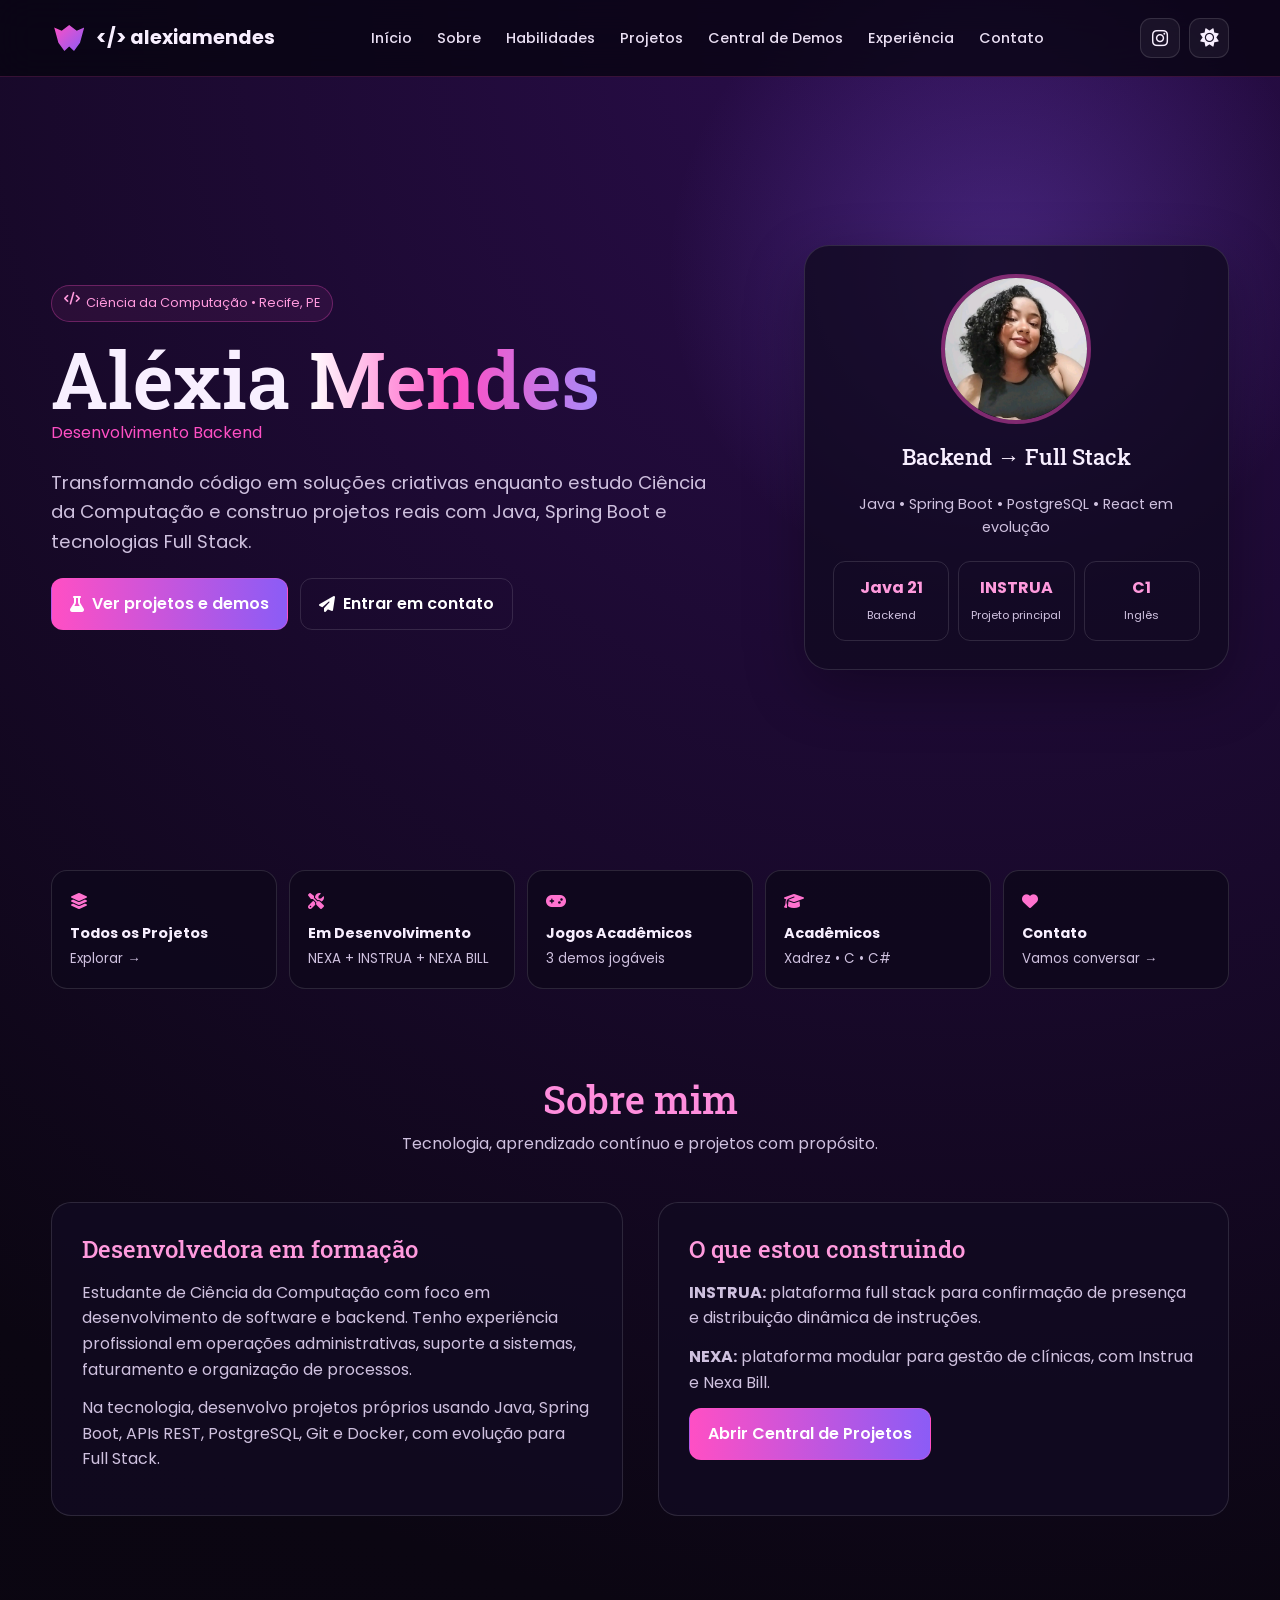
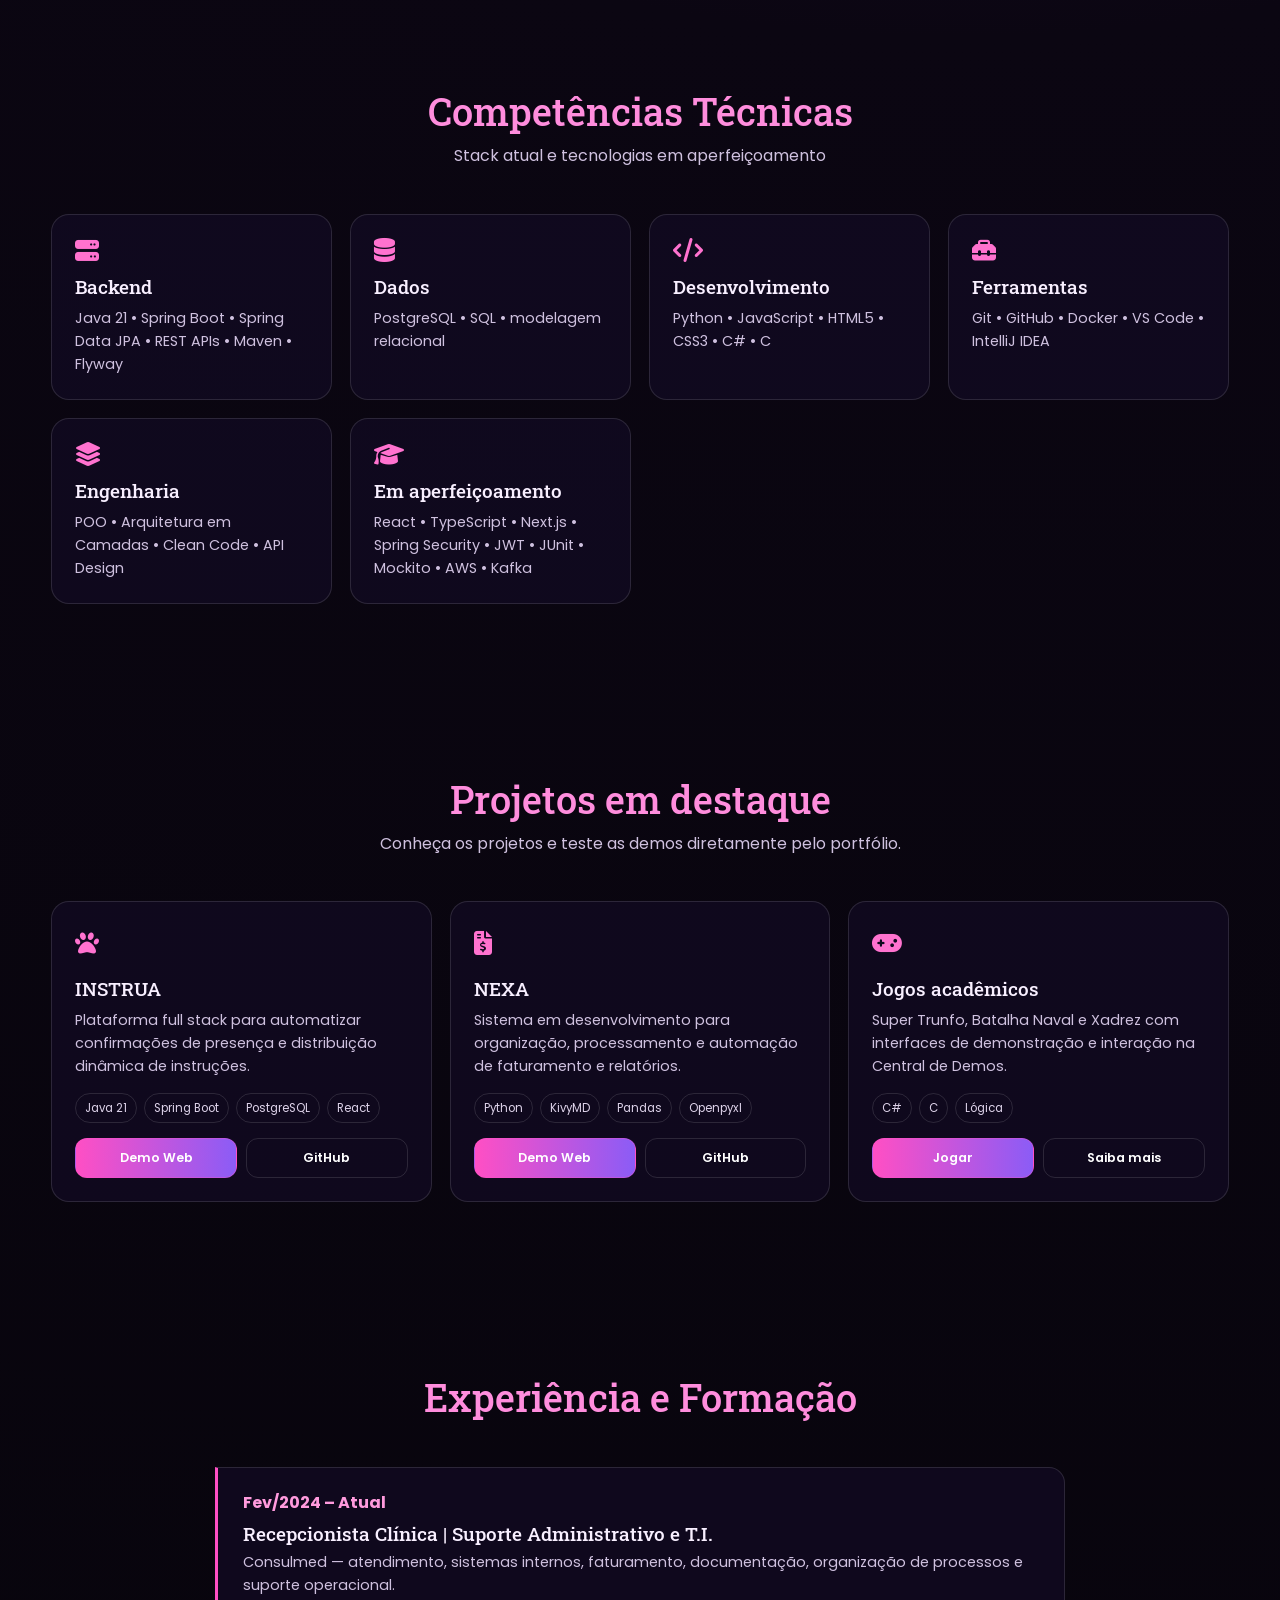
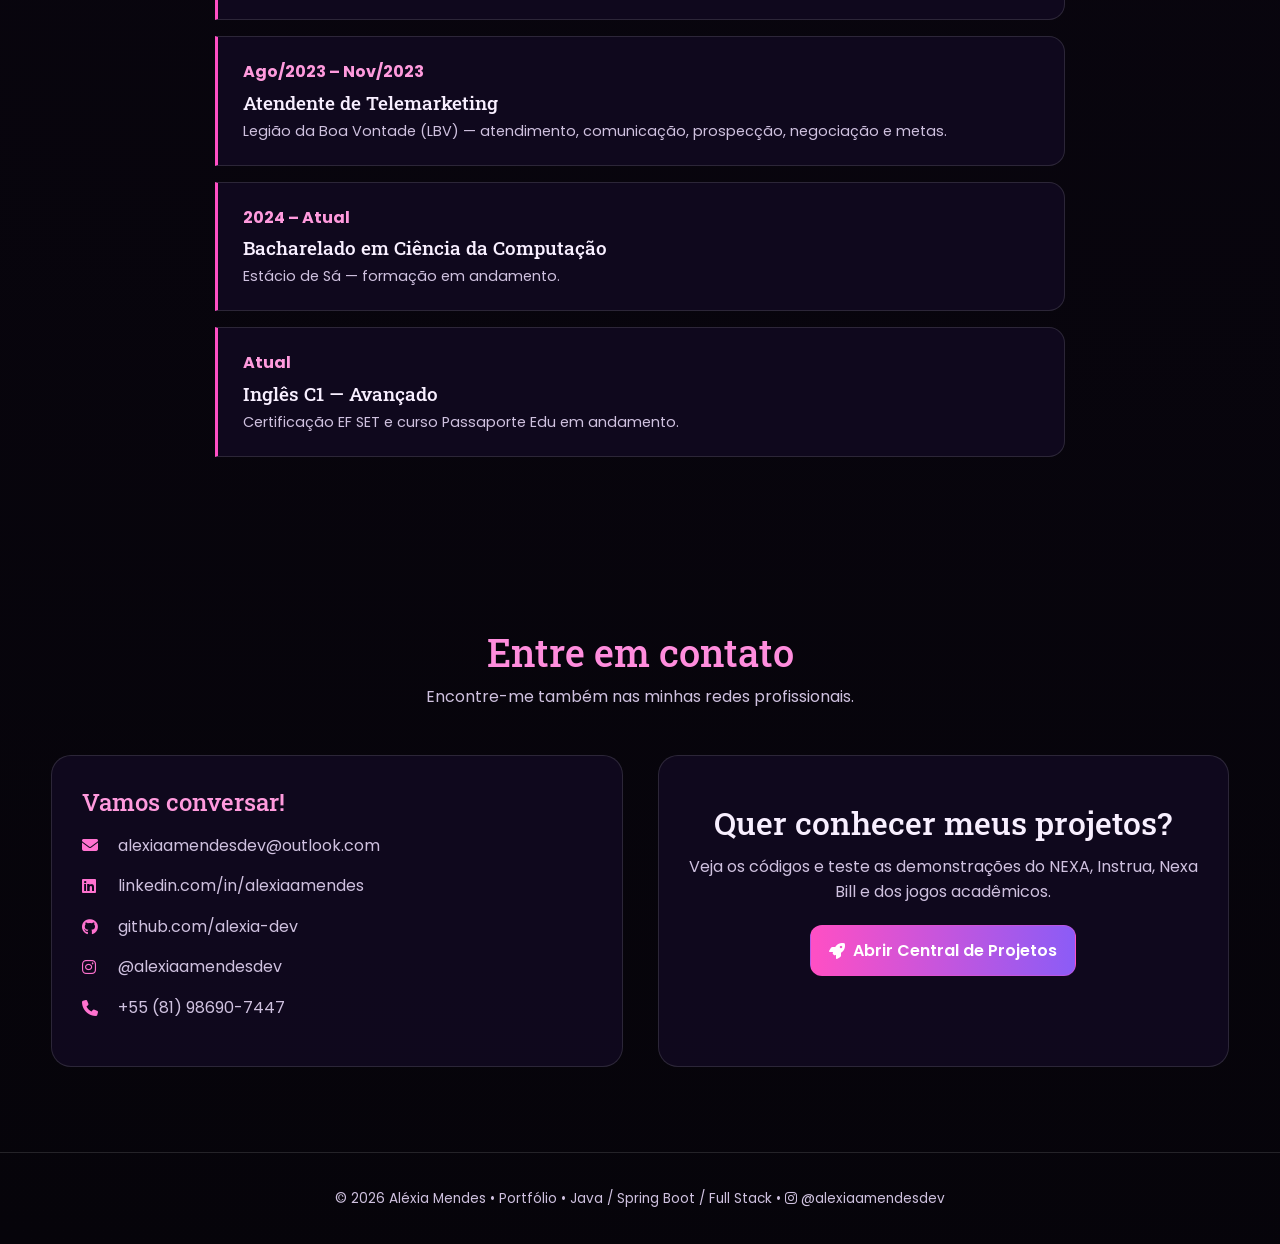
==== commit c6b8d361: "fix: center header icon glyphs" ====
--- a/index.html
+++ b/index.html
@@ -9,7 +9,7 @@
 <link href="https://fonts.googleapis.com/css2?family=Poppins:wght@300;400;500;600;700&family=Roboto+Slab:wght@400;500;600&display=swap" rel="stylesheet">
 <style>
 :root{--pink:#ff4fc4;--purple:#8b5cf6;--blue:#4f8cff;--panel:rgba(18,10,34,.82);--text:#f8efff;--muted:#cfc1df;--line:rgba(255,255,255,.12);--dark:#3f3450;--transition:.25s ease}
-*{box-sizing:border-box;margin:0;padding:0}html{scroll-behavior:smooth}body{font-family:Poppins,sans-serif;background:radial-gradient(circle at 75% 0,#2b0d4d 0,#0b0612 36%,#06040a 100%);color:var(--text);line-height:1.6;transition:.3s}body.light{background:linear-gradient(135deg,#fff4fb,#f1eaff);color:var(--dark)}a{color:inherit;text-decoration:none}.container{width:min(1180px,92%);margin:auto}section{padding:85px 0}.site-header{position:fixed;top:0;left:0;width:100%;z-index:1000;background:rgba(7,5,16,.78);backdrop-filter:blur(18px);border-bottom:1px solid rgba(255,79,196,.18)}.header-inner{height:76px;display:flex;align-items:center;justify-content:space-between;gap:20px}.logo{display:flex;align-items:center;gap:9px;font-weight:700;font-size:1.2rem}.logo-mark{width:36px;height:32px;position:relative}.logo-mark:before{content:'';position:absolute;inset:3px;background:linear-gradient(135deg,var(--pink),var(--purple));clip-path:polygon(0 10%,25% 22%,50% 0,75% 22%,100% 10%,86% 68%,66% 100%,50% 83%,34% 100%,14% 68%)}nav ul{display:flex;list-style:none;gap:25px}nav a{color:#eadff3;font-size:.9rem;font-weight:500}nav a:hover{color:var(--pink)}.header-actions{display:flex;align-items:center;justify-content:center;gap:9px;flex-shrink:0}.icon-btn,.mobile-btn{width:40px;height:40px;padding:0;display:inline-flex;align-items:center;justify-content:center;border:1px solid var(--line);border-radius:11px;background:rgba(255,255,255,.05);color:inherit;cursor:pointer;flex:0 0 40px}.mobile-btn{display:none}.hero{min-height:100vh;display:flex;align-items:center;padding-top:100px;background:radial-gradient(circle at 78% 30%,rgba(139,92,246,.3),transparent 28%)}.hero-grid{display:grid;grid-template-columns:1.25fr .75fr;gap:45px;align-items:center}.eyebrow{display:inline-flex;padding:7px 12px;border:1px solid rgba(255,79,196,.3);border-radius:999px;color:#ff9add;background:rgba(255,79,196,.08);font-size:.8rem;margin-bottom:18px}.hero h1{font:600 clamp(2.8rem,6vw,5.3rem)/1.05 'Roboto Slab',serif}.gradient{background:linear-gradient(90deg,#fff,var(--pink),#a78bfa);-webkit-background-clip:text;color:transparent}.typed{color:var(--pink);min-height:1.2em}.hero p{font-size:1.15rem;color:var(--muted);max-width:680px;margin:22px 0}.hero-actions{display:flex;flex-wrap:wrap;gap:12px}.btn{display:inline-flex;align-items:center;justify-content:center;gap:8px;padding:12px 18px;border-radius:12px;border:1px solid rgba(255,79,196,.35);background:linear-gradient(90deg,var(--pink),var(--purple));color:#fff;font-weight:600;transition:var(--transition)}.btn:hover{transform:translateY(-3px)}.btn.secondary{background:transparent;border-color:var(--line)}.hero-card,.panel,.skill,.project,.timeline-item{background:var(--panel);border:1px solid var(--line)}.hero-card{border-radius:25px;padding:28px;box-shadow:0 20px 60px rgba(0,0,0,.3)}.avatar{width:150px;height:150px;border-radius:50%;object-fit:cover;display:block;margin:0 auto 18px;border:4px solid rgba(255,79,196,.45)}.hero-card h3{text-align:center;font:500 1.4rem 'Roboto Slab',serif}.hero-card p{text-align:center;color:var(--muted);font-size:.9rem}.stats{display:grid;grid-template-columns:repeat(3,1fr);gap:9px;margin-top:22px}.stat{padding:13px 8px;border:1px solid var(--line);border-radius:12px;text-align:center}.stat strong{display:block;color:#ff9add}.stat span{font-size:.7rem;color:var(--muted)}.dashboard{display:grid;grid-template-columns:repeat(5,1fr);gap:12px;margin-top:-30px;position:relative;z-index:2}.dash{padding:18px;border-radius:16px;background:rgba(15,8,28,.9);border:1px solid var(--line);transition:var(--transition)}.dash:hover,.skill:hover,.project:hover{transform:translateY(-5px)}.dash i,.skill i,.project-icon,.contact-link i{color:#ff72cf}.dash strong{display:block;font-size:.9rem;margin-top:7px}.dash small{color:var(--muted)}.section-title{text-align:center;margin-bottom:45px}.section-title h2{font:500 2.4rem 'Roboto Slab',serif;color:#ff8ddd}.section-title p{color:var(--muted);margin-top:7px}.about-grid,.contact-grid{display:grid;grid-template-columns:1fr 1fr;gap:35px}.panel{border-radius:20px;padding:30px}.panel h3{font:500 1.5rem 'Roboto Slab',serif;color:#ff9add;margin-bottom:15px}.panel p{color:var(--muted);margin-bottom:13px}.skills-grid,.projects-grid{display:grid;grid-template-columns:repeat(auto-fit,minmax(250px,1fr));gap:18px}.skill,.project{border-radius:18px;padding:23px;transition:var(--transition)}.skill i,.project-icon{font-size:1.5rem;margin-bottom:12px}.skill h3,.project h3{font:500 1.2rem 'Roboto Slab',serif;margin-bottom:8px}.skill p,.project p{color:var(--muted);font-size:.9rem}.tags{display:flex;flex-wrap:wrap;gap:7px;margin:15px 0}.tag{padding:5px 9px;border-radius:999px;border:1px solid var(--line);font-size:.72rem;color:#ddd2e9}.project-actions{display:flex;gap:9px;margin-top:15px}.project-actions .btn{flex:1;font-size:.78rem;padding:9px}.timeline{max-width:850px;margin:auto;display:grid;gap:16px}.timeline-item{padding:22px 25px;border-left:3px solid var(--pink);border-radius:0 16px 16px 0}.timeline-item strong{color:#ff9add}.timeline-item h3{font:500 1.2rem 'Roboto Slab',serif;margin:5px 0}.timeline-item p{color:var(--muted);font-size:.9rem}.contact-link{display:flex;gap:12px;align-items:center;margin:15px 0;color:var(--muted)}.contact-link i{width:24px}.contact-link:hover{color:#fff}.cta{text-align:center;padding:45px 20px}.cta h2{font:500 2rem 'Roboto Slab',serif;margin-bottom:10px}.cta p{color:var(--muted);margin-bottom:20px}footer{padding:35px 0;border-top:1px solid var(--line);text-align:center;color:var(--muted);font-size:.85rem}.mobile-menu{display:none}
+*{box-sizing:border-box;margin:0;padding:0}html{scroll-behavior:smooth}body{font-family:Poppins,sans-serif;background:radial-gradient(circle at 75% 0,#2b0d4d 0,#0b0612 36%,#06040a 100%);color:var(--text);line-height:1.6;transition:.3s}body.light{background:linear-gradient(135deg,#fff4fb,#f1eaff);color:var(--dark)}a{color:inherit;text-decoration:none}.container{width:min(1180px,92%);margin:auto}section{padding:85px 0}.site-header{position:fixed;top:0;left:0;width:100%;z-index:1000;background:rgba(7,5,16,.78);backdrop-filter:blur(18px);border-bottom:1px solid rgba(255,79,196,.18)}.header-inner{height:76px;display:flex;align-items:center;justify-content:space-between;gap:20px}.logo{display:flex;align-items:center;gap:9px;font-weight:700;font-size:1.2rem}.logo-mark{width:36px;height:32px;position:relative}.logo-mark:before{content:'';position:absolute;inset:3px;background:linear-gradient(135deg,var(--pink),var(--purple));clip-path:polygon(0 10%,25% 22%,50% 0,75% 22%,100% 10%,86% 68%,66% 100%,50% 83%,34% 100%,14% 68%)}nav ul{display:flex;list-style:none;gap:25px}nav a{color:#eadff3;font-size:.9rem;font-weight:500}nav a:hover{color:var(--pink)}.header-actions{display:flex;align-items:center;justify-content:center;gap:9px;flex-shrink:0}.icon-btn,.mobile-btn{width:40px;height:40px;padding:0;display:inline-flex;align-items:center;justify-content:center;border:1px solid var(--line);border-radius:11px;background:rgba(255,255,255,.05);color:inherit;cursor:pointer;flex:0 0 40px}.icon-btn i,.mobile-btn i{display:block;margin:0;line-height:1;font-size:1.15rem}.mobile-btn{display:none}.hero{min-height:100vh;display:flex;align-items:center;padding-top:100px;background:radial-gradient(circle at 78% 30%,rgba(139,92,246,.3),transparent 28%)}.hero-grid{display:grid;grid-template-columns:1.25fr .75fr;gap:45px;align-items:center}.eyebrow{display:inline-flex;padding:7px 12px;border:1px solid rgba(255,79,196,.3);border-radius:999px;color:#ff9add;background:rgba(255,79,196,.08);font-size:.8rem;margin-bottom:18px}.hero h1{font:600 clamp(2.8rem,6vw,5.3rem)/1.05 'Roboto Slab',serif}.gradient{background:linear-gradient(90deg,#fff,var(--pink),#a78bfa);-webkit-background-clip:text;color:transparent}.typed{color:var(--pink);min-height:1.2em}.hero p{font-size:1.15rem;color:var(--muted);max-width:680px;margin:22px 0}.hero-actions{display:flex;flex-wrap:wrap;gap:12px}.btn{display:inline-flex;align-items:center;justify-content:center;gap:8px;padding:12px 18px;border-radius:12px;border:1px solid rgba(255,79,196,.35);background:linear-gradient(90deg,var(--pink),var(--purple));color:#fff;font-weight:600;transition:var(--transition)}.btn:hover{transform:translateY(-3px)}.btn.secondary{background:transparent;border-color:var(--line)}.hero-card,.panel,.skill,.project,.timeline-item{background:var(--panel);border:1px solid var(--line)}.hero-card{border-radius:25px;padding:28px;box-shadow:0 20px 60px rgba(0,0,0,.3)}.avatar{width:150px;height:150px;border-radius:50%;object-fit:cover;display:block;margin:0 auto 18px;border:4px solid rgba(255,79,196,.45)}.hero-card h3{text-align:center;font:500 1.4rem 'Roboto Slab',serif}.hero-card p{text-align:center;color:var(--muted);font-size:.9rem}.stats{display:grid;grid-template-columns:repeat(3,1fr);gap:9px;margin-top:22px}.stat{padding:13px 8px;border:1px solid var(--line);border-radius:12px;text-align:center}.stat strong{display:block;color:#ff9add}.stat span{font-size:.7rem;color:var(--muted)}.dashboard{display:grid;grid-template-columns:repeat(5,1fr);gap:12px;margin-top:-30px;position:relative;z-index:2}.dash{padding:18px;border-radius:16px;background:rgba(15,8,28,.9);border:1px solid var(--line);transition:var(--transition)}.dash:hover,.skill:hover,.project:hover{transform:translateY(-5px)}.dash i,.skill i,.project-icon,.contact-link i{color:#ff72cf}.dash strong{display:block;font-size:.9rem;margin-top:7px}.dash small{color:var(--muted)}.section-title{text-align:center;margin-bottom:45px}.section-title h2{font:500 2.4rem 'Roboto Slab',serif;color:#ff8ddd}.section-title p{color:var(--muted);margin-top:7px}.about-grid,.contact-grid{display:grid;grid-template-columns:1fr 1fr;gap:35px}.panel{border-radius:20px;padding:30px}.panel h3{font:500 1.5rem 'Roboto Slab',serif;color:#ff9add;margin-bottom:15px}.panel p{color:var(--muted);margin-bottom:13px}.skills-grid,.projects-grid{display:grid;grid-template-columns:repeat(auto-fit,minmax(250px,1fr));gap:18px}.skill,.project{border-radius:18px;padding:23px;transition:var(--transition)}.skill i,.project-icon{font-size:1.5rem;margin-bottom:12px}.skill h3,.project h3{font:500 1.2rem 'Roboto Slab',serif;margin-bottom:8px}.skill p,.project p{color:var(--muted);font-size:.9rem}.tags{display:flex;flex-wrap:wrap;gap:7px;margin:15px 0}.tag{padding:5px 9px;border-radius:999px;border:1px solid var(--line);font-size:.72rem;color:#ddd2e9}.project-actions{display:flex;gap:9px;margin-top:15px}.project-actions .btn{flex:1;font-size:.78rem;padding:9px}.timeline{max-width:850px;margin:auto;display:grid;gap:16px}.timeline-item{padding:22px 25px;border-left:3px solid var(--pink);border-radius:0 16px 16px 0}.timeline-item strong{color:#ff9add}.timeline-item h3{font:500 1.2rem 'Roboto Slab',serif;margin:5px 0}.timeline-item p{color:var(--muted);font-size:.9rem}.contact-link{display:flex;gap:12px;align-items:center;margin:15px 0;color:var(--muted)}.contact-link i{width:24px}.contact-link:hover{color:#fff}.cta{text-align:center;padding:45px 20px}.cta h2{font:500 2rem 'Roboto Slab',serif;margin-bottom:10px}.cta p{color:var(--muted);margin-bottom:20px}footer{padding:35px 0;border-top:1px solid var(--line);text-align:center;color:var(--muted);font-size:.85rem}.mobile-menu{display:none}
 @media(max-width:1050px){.dashboard{grid-template-columns:repeat(3,1fr)}nav ul{gap:15px}.hero-grid{grid-template-columns:1fr}.hero-card{max-width:480px}}
 @media(max-width:800px){nav{display:none}.mobile-btn{display:block}.mobile-menu{position:fixed;top:76px;left:0;width:100%;padding:18px;background:rgba(10,6,18,.97);border-bottom:1px solid var(--line);z-index:999}.mobile-menu.open{display:block}.mobile-menu a{display:block;padding:12px}.dashboard{grid-template-columns:repeat(2,1fr)}.about-grid,.contact-grid{grid-template-columns:1fr}}
 @media(max-width:520px){section{padding:65px 0}.dashboard{grid-template-columns:1fr}.hero h1{font-size:2.7rem}.hero-actions .btn{width:100%}.stats{grid-template-columns:1fr}.project-actions{flex-direction:column}}
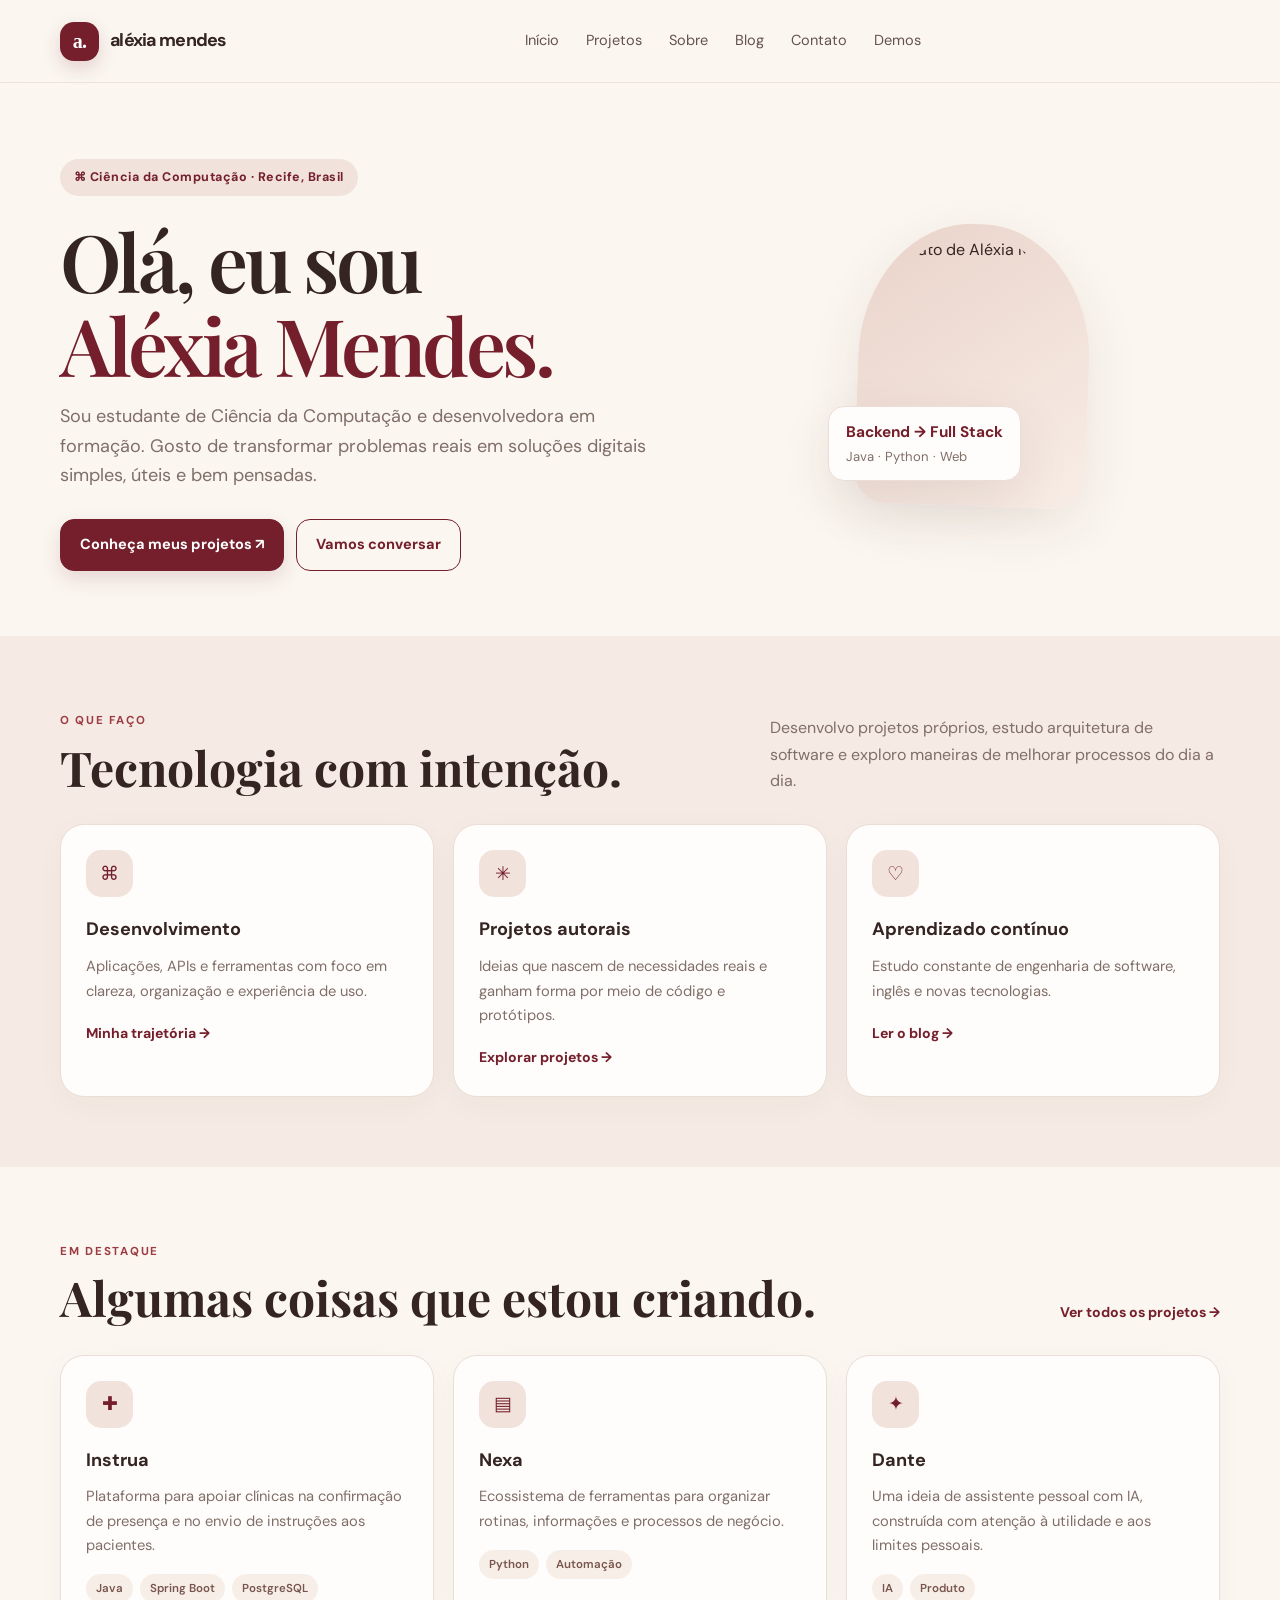
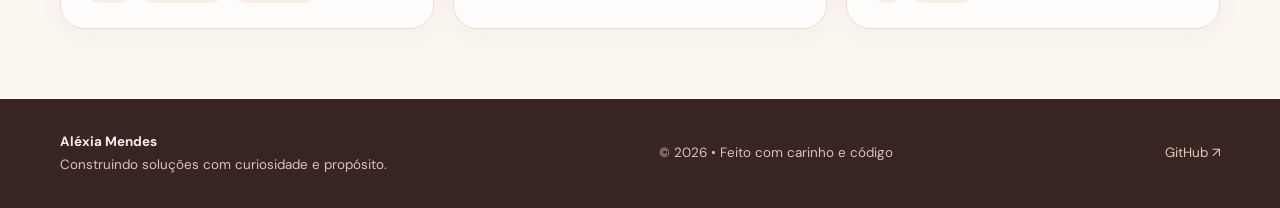
==== commit de4089d9: "feat: redesign portfolio home page" ====
--- a/index.html
+++ b/index.html
@@ -1,37 +1 @@
-<!DOCTYPE html>
-<html lang="pt-BR">
-<head>
-<meta charset="UTF-8">
-<meta name="viewport" content="width=device-width, initial-scale=1.0">
-<meta name="description" content="Portfólio de Aléxia Mendes — Ciência da Computação, Java, Spring Boot e desenvolvimento Full Stack.">
-<title>Aléxia Mendes | Portfólio</title>
-<link rel="stylesheet" href="https://cdnjs.cloudflare.com/ajax/libs/font-awesome/6.4.0/css/all.min.css">
-<link href="https://fonts.googleapis.com/css2?family=Poppins:wght@300;400;500;600;700&family=Roboto+Slab:wght@400;500;600&display=swap" rel="stylesheet">
-<style>
-:root{--pink:#ff4fc4;--purple:#8b5cf6;--blue:#4f8cff;--panel:rgba(18,10,34,.82);--text:#f8efff;--muted:#cfc1df;--line:rgba(255,255,255,.12);--dark:#3f3450;--transition:.25s ease}
-*{box-sizing:border-box;margin:0;padding:0}html{scroll-behavior:smooth}body{font-family:Poppins,sans-serif;background:radial-gradient(circle at 75% 0,#2b0d4d 0,#0b0612 36%,#06040a 100%);color:var(--text);line-height:1.6;transition:.3s}body.light{background:linear-gradient(135deg,#fff4fb,#f1eaff);color:var(--dark)}a{color:inherit;text-decoration:none}.container{width:min(1180px,92%);margin:auto}section{padding:85px 0}.site-header{position:fixed;top:0;left:0;width:100%;z-index:1000;background:rgba(7,5,16,.78);backdrop-filter:blur(18px);border-bottom:1px solid rgba(255,79,196,.18)}.header-inner{height:76px;display:flex;align-items:center;justify-content:space-between;gap:20px}.logo{display:flex;align-items:center;gap:9px;font-weight:700;font-size:1.2rem}.logo-mark{width:36px;height:32px;position:relative}.logo-mark:before{content:'';position:absolute;inset:3px;background:linear-gradient(135deg,var(--pink),var(--purple));clip-path:polygon(0 10%,25% 22%,50% 0,75% 22%,100% 10%,86% 68%,66% 100%,50% 83%,34% 100%,14% 68%)}nav ul{display:flex;list-style:none;gap:25px}nav a{color:#eadff3;font-size:.9rem;font-weight:500}nav a:hover{color:var(--pink)}.header-actions{display:flex;align-items:center;justify-content:center;gap:9px;flex-shrink:0}.icon-btn,.mobile-btn{width:40px;height:40px;padding:0;display:inline-flex;align-items:center;justify-content:center;border:1px solid var(--line);border-radius:11px;background:rgba(255,255,255,.05);color:inherit;cursor:pointer;flex:0 0 40px}.icon-btn i,.mobile-btn i{display:block;margin:0;line-height:1;font-size:1.15rem}.mobile-btn{display:none}.hero{min-height:100vh;display:flex;align-items:center;padding-top:100px;background:radial-gradient(circle at 78% 30%,rgba(139,92,246,.3),transparent 28%)}.hero-grid{display:grid;grid-template-columns:1.25fr .75fr;gap:45px;align-items:center}.eyebrow{display:inline-flex;padding:7px 12px;border:1px solid rgba(255,79,196,.3);border-radius:999px;color:#ff9add;background:rgba(255,79,196,.08);font-size:.8rem;margin-bottom:18px}.hero h1{font:600 clamp(2.8rem,6vw,5.3rem)/1.05 'Roboto Slab',serif}.gradient{background:linear-gradient(90deg,#fff,var(--pink),#a78bfa);-webkit-background-clip:text;color:transparent}.typed{color:var(--pink);min-height:1.2em}.hero p{font-size:1.15rem;color:var(--muted);max-width:680px;margin:22px 0}.hero-actions{display:flex;flex-wrap:wrap;gap:12px}.btn{display:inline-flex;align-items:center;justify-content:center;gap:8px;padding:12px 18px;border-radius:12px;border:1px solid rgba(255,79,196,.35);background:linear-gradient(90deg,var(--pink),var(--purple));color:#fff;font-weight:600;transition:var(--transition)}.btn:hover{transform:translateY(-3px)}.btn.secondary{background:transparent;border-color:var(--line)}.hero-card,.panel,.skill,.project,.timeline-item{background:var(--panel);border:1px solid var(--line)}.hero-card{border-radius:25px;padding:28px;box-shadow:0 20px 60px rgba(0,0,0,.3)}.avatar{width:150px;height:150px;border-radius:50%;object-fit:cover;display:block;margin:0 auto 18px;border:4px solid rgba(255,79,196,.45)}.hero-card h3{text-align:center;font:500 1.4rem 'Roboto Slab',serif}.hero-card p{text-align:center;color:var(--muted);font-size:.9rem}.stats{display:grid;grid-template-columns:repeat(3,1fr);gap:9px;margin-top:22px}.stat{padding:13px 8px;border:1px solid var(--line);border-radius:12px;text-align:center}.stat strong{display:block;color:#ff9add}.stat span{font-size:.7rem;color:var(--muted)}.dashboard{display:grid;grid-template-columns:repeat(5,1fr);gap:12px;margin-top:-30px;position:relative;z-index:2}.dash{padding:18px;border-radius:16px;background:rgba(15,8,28,.9);border:1px solid var(--line);transition:var(--transition)}.dash:hover,.skill:hover,.project:hover{transform:translateY(-5px)}.dash i,.skill i,.project-icon,.contact-link i{color:#ff72cf}.dash strong{display:block;font-size:.9rem;margin-top:7px}.dash small{color:var(--muted)}.section-title{text-align:center;margin-bottom:45px}.section-title h2{font:500 2.4rem 'Roboto Slab',serif;color:#ff8ddd}.section-title p{color:var(--muted);margin-top:7px}.about-grid,.contact-grid{display:grid;grid-template-columns:1fr 1fr;gap:35px}.panel{border-radius:20px;padding:30px}.panel h3{font:500 1.5rem 'Roboto Slab',serif;color:#ff9add;margin-bottom:15px}.panel p{color:var(--muted);margin-bottom:13px}.skills-grid,.projects-grid{display:grid;grid-template-columns:repeat(auto-fit,minmax(250px,1fr));gap:18px}.skill,.project{border-radius:18px;padding:23px;transition:var(--transition)}.skill i,.project-icon{font-size:1.5rem;margin-bottom:12px}.skill h3,.project h3{font:500 1.2rem 'Roboto Slab',serif;margin-bottom:8px}.skill p,.project p{color:var(--muted);font-size:.9rem}.tags{display:flex;flex-wrap:wrap;gap:7px;margin:15px 0}.tag{padding:5px 9px;border-radius:999px;border:1px solid var(--line);font-size:.72rem;color:#ddd2e9}.project-actions{display:flex;gap:9px;margin-top:15px}.project-actions .btn{flex:1;font-size:.78rem;padding:9px}.timeline{max-width:850px;margin:auto;display:grid;gap:16px}.timeline-item{padding:22px 25px;border-left:3px solid var(--pink);border-radius:0 16px 16px 0}.timeline-item strong{color:#ff9add}.timeline-item h3{font:500 1.2rem 'Roboto Slab',serif;margin:5px 0}.timeline-item p{color:var(--muted);font-size:.9rem}.contact-link{display:flex;gap:12px;align-items:center;margin:15px 0;color:var(--muted)}.contact-link i{width:24px}.contact-link:hover{color:#fff}.cta{text-align:center;padding:45px 20px}.cta h2{font:500 2rem 'Roboto Slab',serif;margin-bottom:10px}.cta p{color:var(--muted);margin-bottom:20px}footer{padding:35px 0;border-top:1px solid var(--line);text-align:center;color:var(--muted);font-size:.85rem}.mobile-menu{display:none}
-@media(max-width:1050px){.dashboard{grid-template-columns:repeat(3,1fr)}nav ul{gap:15px}.hero-grid{grid-template-columns:1fr}.hero-card{max-width:480px}}
-@media(max-width:800px){nav{display:none}.mobile-btn{display:block}.mobile-menu{position:fixed;top:76px;left:0;width:100%;padding:18px;background:rgba(10,6,18,.97);border-bottom:1px solid var(--line);z-index:999}.mobile-menu.open{display:block}.mobile-menu a{display:block;padding:12px}.dashboard{grid-template-columns:repeat(2,1fr)}.about-grid,.contact-grid{grid-template-columns:1fr}}
-@media(max-width:520px){section{padding:65px 0}.dashboard{grid-template-columns:1fr}.hero h1{font-size:2.7rem}.hero-actions .btn{width:100%}.stats{grid-template-columns:1fr}.project-actions{flex-direction:column}}
-</style>
-</head>
-<body>
-<header class="site-header"><div class="container header-inner"><a class="logo" href="#home"><span class="logo-mark"></span><span>&lt;/&gt; alexiamendes</span></a><nav><ul><li><a href="#home">Início</a></li><li><a href="#about">Sobre</a></li><li><a href="#skills">Habilidades</a></li><li><a href="#projects">Projetos</a></li><li><a href="projetos.html#games">Central de Demos</a></li><li><a href="#experience">Experiência</a></li><li><a href="#contact">Contato</a></li></ul></nav><div class="header-actions"><a class="icon-btn" href="https://www.instagram.com/alexiaamendesdev/" target="_blank" rel="noopener" aria-label="Instagram"><i class="fab fa-instagram"></i></a><button class="icon-btn" id="themeBtn" title="Alternar tema"><i class="fas fa-sun"></i></button><button class="mobile-btn" id="menuBtn"><i class="fas fa-bars"></i></button></div></div></header>
-<div class="mobile-menu" id="mobileMenu"><a href="#home">Início</a><a href="#about">Sobre</a><a href="#skills">Habilidades</a><a href="#projects">Projetos</a><a href="projetos.html#games">Central de Demos</a><a href="#experience">Experiência</a><a href="#contact">Contato</a></div>
-<main>
-<section class="hero" id="home"><div class="container hero-grid"><div><span class="eyebrow"><i class="fas fa-code"></i>&nbsp; Ciência da Computação • Recife, PE</span><h1>Aléxia <span class="gradient">Mendes</span></h1><div class="typed" id="typed"></div><p>Transformando código em soluções criativas enquanto estudo Ciência da Computação e construo projetos reais com Java, Spring Boot e tecnologias Full Stack.</p><div class="hero-actions"><a class="btn" href="projetos.html"><i class="fas fa-flask"></i> Ver projetos e demos</a><a class="btn secondary" href="#contact"><i class="fas fa-paper-plane"></i> Entrar em contato</a></div></div><aside class="hero-card"><img class="avatar" src="1725635186385.jpeg" alt="Aléxia Mendes"><h3>Backend → Full Stack</h3><p>Java • Spring Boot • PostgreSQL • React em evolução</p><div class="stats"><div class="stat"><strong>Java 21</strong><span>Backend</span></div><div class="stat"><strong>INSTRUA</strong><span>Projeto principal</span></div><div class="stat"><strong>C1</strong><span>Inglês</span></div></div></aside></div></section>
-<div class="container dashboard"><a class="dash" href="projetos.html"><i class="fas fa-layer-group"></i><strong>Todos os Projetos</strong><small>Explorar →</small></a><a class="dash" href="projetos.html#instrua-demo"><i class="fas fa-screwdriver-wrench"></i><strong>Em Desenvolvimento</strong><small>NEXA + INSTRUA + NEXA BILL</small></a><a class="dash" href="projetos.html#games"><i class="fas fa-gamepad"></i><strong>Jogos Acadêmicos</strong><small>3 demos jogáveis</small></a><a class="dash" href="projetos.html#games"><i class="fas fa-graduation-cap"></i><strong>Acadêmicos</strong><small>Xadrez • C • C#</small></a><a class="dash" href="#contact"><i class="fas fa-heart"></i><strong>Contato</strong><small>Vamos conversar →</small></a></div>
-<section id="about"><div class="container"><div class="section-title"><h2>Sobre mim</h2><p>Tecnologia, aprendizado contínuo e projetos com propósito.</p></div><div class="about-grid"><div class="panel"><h3>Desenvolvedora em formação</h3><p>Estudante de Ciência da Computação com foco em desenvolvimento de software e backend. Tenho experiência profissional em operações administrativas, suporte a sistemas, faturamento e organização de processos.</p><p>Na tecnologia, desenvolvo projetos próprios usando Java, Spring Boot, APIs REST, PostgreSQL, Git e Docker, com evolução para Full Stack.</p></div><div class="panel"><h3>O que estou construindo</h3><p><strong>INSTRUA:</strong> plataforma full stack para confirmação de presença e distribuição dinâmica de instruções.</p><p><strong>NEXA:</strong> plataforma modular para gestão de clínicas, com Instrua e Nexa Bill.</p><a class="btn" href="projetos.html">Abrir Central de Projetos</a></div></div></div></section>
-<section id="skills"><div class="container"><div class="section-title"><h2>Competências Técnicas</h2><p>Stack atual e tecnologias em aperfeiçoamento</p></div><div class="skills-grid"><div class="skill"><i class="fas fa-server"></i><h3>Backend</h3><p>Java 21 • Spring Boot • Spring Data JPA • REST APIs • Maven • Flyway</p></div><div class="skill"><i class="fas fa-database"></i><h3>Dados</h3><p>PostgreSQL • SQL • modelagem relacional</p></div><div class="skill"><i class="fas fa-code"></i><h3>Desenvolvimento</h3><p>Python • JavaScript • HTML5 • CSS3 • C# • C</p></div><div class="skill"><i class="fas fa-toolbox"></i><h3>Ferramentas</h3><p>Git • GitHub • Docker • VS Code • IntelliJ IDEA</p></div><div class="skill"><i class="fas fa-layer-group"></i><h3>Engenharia</h3><p>POO • Arquitetura em Camadas • Clean Code • API Design</p></div><div class="skill"><i class="fas fa-graduation-cap"></i><h3>Em aperfeiçoamento</h3><p>React • TypeScript • Next.js • Spring Security • JWT • JUnit • Mockito • AWS • Kafka</p></div></div></div></section>
-<section id="projects"><div class="container"><div class="section-title"><h2>Projetos em destaque</h2><p>Conheça os projetos e teste as demos diretamente pelo portfólio.</p></div><div class="projects-grid"><article class="project"><div class="project-icon"><i class="fas fa-paw"></i></div><h3>INSTRUA</h3><p>Plataforma full stack para automatizar confirmações de presença e distribuição dinâmica de instruções.</p><div class="tags"><span class="tag">Java 21</span><span class="tag">Spring Boot</span><span class="tag">PostgreSQL</span><span class="tag">React</span></div><div class="project-actions"><a class="btn" href="instrua-demo.html">Demo Web</a><a class="btn secondary" href="https://github.com/alexia-dev/Instrua" target="_blank">GitHub</a></div></article><article class="project"><div class="project-icon"><i class="fas fa-file-invoice-dollar"></i></div><h3>NEXA</h3><p>Sistema em desenvolvimento para organização, processamento e automação de faturamento e relatórios.</p><div class="tags"><span class="tag">Python</span><span class="tag">KivyMD</span><span class="tag">Pandas</span><span class="tag">Openpyxl</span></div><div class="project-actions"><a class="btn" href="sifac-demo.html">Demo Web</a><a class="btn secondary" href="https://github.com/alexia-dev/INTERFACE" target="_blank">GitHub</a></div></article><article class="project"><div class="project-icon"><i class="fas fa-gamepad"></i></div><h3>Jogos acadêmicos</h3><p>Super Trunfo, Batalha Naval e Xadrez com interfaces de demonstração e interação na Central de Demos.</p><div class="tags"><span class="tag">C#</span><span class="tag">C</span><span class="tag">Lógica</span></div><div class="project-actions"><a class="btn" href="projetos.html#games">Jogar</a><a class="btn secondary" href="projetos.html#games">Saiba mais</a></div></article></div></div></section>
-<section id="experience"><div class="container"><div class="section-title"><h2>Experiência e Formação</h2></div><div class="timeline"><div class="timeline-item"><strong>Fev/2024 – Atual</strong><h3>Recepcionista Clínica | Suporte Administrativo e T.I.</h3><p>Consulmed — atendimento, sistemas internos, faturamento, documentação, organização de processos e suporte operacional.</p></div><div class="timeline-item"><strong>Ago/2023 – Nov/2023</strong><h3>Atendente de Telemarketing</h3><p>Legião da Boa Vontade (LBV) — atendimento, comunicação, prospecção, negociação e metas.</p></div><div class="timeline-item"><strong>2024 – Atual</strong><h3>Bacharelado em Ciência da Computação</h3><p>Estácio de Sá — formação em andamento.</p></div><div class="timeline-item"><strong>Atual</strong><h3>Inglês C1 — Avançado</h3><p>Certificação EF SET e curso Passaporte Edu em andamento.</p></div></div></div></section>
-<section id="contact"><div class="container"><div class="section-title"><h2>Entre em contato</h2><p>Encontre-me também nas minhas redes profissionais.</p></div><div class="contact-grid"><div class="panel"><h3>Vamos conversar!</h3><a class="contact-link" href="mailto:alexiaamendesdev@outlook.com"><i class="fas fa-envelope"></i>alexiaamendesdev@outlook.com</a><a class="contact-link" href="https://www.linkedin.com/in/alexiaamendes/" target="_blank" rel="noopener"><i class="fab fa-linkedin"></i>linkedin.com/in/alexiaamendes</a><a class="contact-link" href="https://github.com/alexia-dev" target="_blank" rel="noopener"><i class="fab fa-github"></i>github.com/alexia-dev</a><a class="contact-link" href="https://www.instagram.com/alexiaamendesdev/" target="_blank" rel="noopener"><i class="fab fa-instagram"></i>@alexiaamendesdev</a><a class="contact-link" href="tel:+5581986907447"><i class="fas fa-phone"></i>+55 (81) 98690-7447</a></div><div class="panel cta"><h2>Quer conhecer meus projetos?</h2><p>Veja os códigos e teste as demonstrações do NEXA, Instrua, Nexa Bill e dos jogos acadêmicos.</p><a class="btn" href="projetos.html"><i class="fas fa-rocket"></i> Abrir Central de Projetos</a></div></div></div></section>
-</main>
-<footer><div class="container">© 2026 Aléxia Mendes • Portfólio • Java / Spring Boot / Full Stack • <a href="https://www.instagram.com/alexiaamendesdev/" target="_blank" rel="noopener"><i class="fab fa-instagram"></i> @alexiaamendesdev</a></div></footer>
-<script>
-const typed=document.getElementById('typed');const texts=['Desenvolvimento Backend','Java & Spring Boot','Ciência da Computação','Em evolução para Full Stack'];let ti=0,ci=0,del=false;function type(){const t=texts[ti];if(!del){typed.textContent=t.slice(0,++ci);if(ci===t.length){del=true;setTimeout(type,1300);return}}else{typed.textContent=t.slice(0,--ci);if(ci===0){del=false;ti=(ti+1)%texts.length;setTimeout(type,450);return}}setTimeout(type,del?45:85)}setTimeout(type,500);
-const themeBtn=document.getElementById('themeBtn'),saved=localStorage.getItem('theme');if(saved==='light')document.body.classList.add('light');function theme(){document.body.classList.toggle('light');const light=document.body.classList.contains('light');localStorage.setItem('theme',light?'light':'dark');themeBtn.innerHTML=light?'<i class="fas fa-moon"></i>':'<i class="fas fa-sun"></i>'}themeBtn.addEventListener('click',theme);themeBtn.innerHTML=document.body.classList.contains('light')?'<i class="fas fa-moon"></i>':'<i class="fas fa-sun"></i>';
-const menuBtn=document.getElementById('menuBtn'),mobile=document.getElementById('mobileMenu');menuBtn.addEventListener('click',()=>{mobile.classList.toggle('open');menuBtn.innerHTML=mobile.classList.contains('open')?'<i class="fas fa-times"></i>':'<i class="fas fa-bars"></i>'});mobile.querySelectorAll('a').forEach(a=>a.addEventListener('click',()=>{mobile.classList.remove('open');menuBtn.innerHTML='<i class="fas fa-bars"></i>'}));
-</script>
-</body>
-</html>+<!doctype html><html lang="pt-BR"><head><meta charset="utf-8"><meta name="viewport" content="width=device-width,initial-scale=1"><meta name="description" content="Portfólio de Aléxia Mendes, estudante de Ciência da Computação e desenvolvedora de software."><meta name="theme-color" content="#fbf6f0"><title>Portfólio | Aléxia Mendes</title><link rel="stylesheet" href="assets/styles.css"><script defer src="assets/app.js"></script><script defer src="https://translate.google.com/translate_a/element.js?cb=googleTranslateElementInit"></script></head><body><header class="site-header"><div class="container nav-wrap"><a class="brand" href="index.html"><span class="brand-mark">a.</span><span>aléxia mendes</span></a><nav class="nav-links"><a href="index.html">Início</a><a href="projetos.html">Projetos</a><a href="sobre.html">Sobre</a><a href="blog.html">Blog</a><a href="contato.html">Contato</a><a href="demos.html">Demos</a></nav><div class="nav-tools"><div class="lang-box"><div id="google_translate_element"></div></div><button class="menu-toggle" aria-label="Abrir menu" aria-expanded="false">☰</button></div></div></header><main><section class="hero"><div class="container hero-grid"><div class="hero-copy"><span class="eyebrow">⌘ Ciência da Computação · Recife, Brasil</span><h1>Olá, eu sou<br><span>Aléxia Mendes.</span></h1><p class="hero-lead">Sou estudante de Ciência da Computação e desenvolvedora em formação. Gosto de transformar problemas reais em soluções digitais simples, úteis e bem pensadas.</p><div class="hero-actions"><a class="btn" href="projetos.html">Conheça meus projetos ↗</a><a class="btn secondary" href="contato.html">Vamos conversar</a></div></div><div class="portrait-wrap"><div class="portrait-frame"><img src="assets/alexia-profile.jpg" alt="Retrato de Aléxia Mendes"></div><div class="portrait-note"><strong>Backend → Full Stack</strong>Java · Python · Web</div></div></div></section><section class="section soft"><div class="container"><div class="section-head"><div><span class="kicker">O que faço</span><h2>Tecnologia com intenção.</h2></div><p>Desenvolvo projetos próprios, estudo arquitetura de software e exploro maneiras de melhorar processos do dia a dia.</p></div><div class="cards"><article class="card"><div class="card-icon">⌘</div><h3>Desenvolvimento</h3><p>Aplicações, APIs e ferramentas com foco em clareza, organização e experiência de uso.</p><a class="text-link" href="sobre.html">Minha trajetória →</a></article><article class="card"><div class="card-icon">✳</div><h3>Projetos autorais</h3><p>Ideias que nascem de necessidades reais e ganham forma por meio de código e protótipos.</p><a class="text-link" href="projetos.html">Explorar projetos →</a></article><article class="card"><div class="card-icon">♡</div><h3>Aprendizado contínuo</h3><p>Estudo constante de engenharia de software, inglês e novas tecnologias.</p><a class="text-link" href="blog.html">Ler o blog →</a></article></div></div></section><section class="section"><div class="container"><div class="section-head"><div><span class="kicker">Em destaque</span><h2>Algumas coisas que estou criando.</h2></div><a class="text-link" href="projetos.html">Ver todos os projetos →</a></div><div class="cards"><article class="card"><div class="card-icon">✚</div><h3>Instrua</h3><p>Plataforma para apoiar clínicas na confirmação de presença e no envio de instruções aos pacientes.</p><div class="tags"><span class="tag">Java</span><span class="tag">Spring Boot</span><span class="tag">PostgreSQL</span></div></article><article class="card"><div class="card-icon">▤</div><h3>Nexa</h3><p>Ecossistema de ferramentas para organizar rotinas, informações e processos de negócio.</p><div class="tags"><span class="tag">Python</span><span class="tag">Automação</span></div></article><article class="card"><div class="card-icon">✦</div><h3>Dante</h3><p>Uma ideia de assistente pessoal com IA, construída com atenção à utilidade e aos limites pessoais.</p><div class="tags"><span class="tag">IA</span><span class="tag">Produto</span></div></article></div></div></section></main><footer class="footer"><div class="container footer-inner"><div><strong>Aléxia Mendes</strong><p>Construindo soluções com curiosidade e propósito.</p></div><p>© 2026 • Feito com carinho e código</p><a href="https://github.com/alexia-dev" target="_blank" rel="noopener">GitHub ↗</a></div></footer></body></html>
--- a/assets/styles.css
+++ b/assets/styles.css
@@ -0,0 +1,8 @@
+@import url('https://fonts.googleapis.com/css2?family=DM+Sans:wght@400;500;600;700&family=Playfair+Display:wght@500;600;700&display=swap');
+:root{--wine:#741f2b;--wine2:#9d3b43;--rose:#ead6d0;--cream:#fbf6f0;--paper:#fffdfb;--ink:#352522;--muted:#806e68;--gold:#c49a70;--line:#eaded6;--shadow:0 18px 55px rgba(83,43,37,.09);--radius:24px}
+*{box-sizing:border-box}html{scroll-behavior:smooth}body{margin:0;background:var(--cream);color:var(--ink);font-family:'DM Sans',sans-serif;line-height:1.65}a{color:inherit;text-decoration:none}img{max-width:100%;display:block}.container{width:min(1160px,92%);margin:auto}.site-header{position:sticky;top:0;z-index:50;background:rgba(251,246,240,.91);backdrop-filter:blur(16px);border-bottom:1px solid rgba(116,31,43,.09)}.nav-wrap{height:82px;display:flex;align-items:center;justify-content:space-between;gap:22px}.brand{display:flex;align-items:center;gap:11px;font-weight:700;letter-spacing:-.04em;font-size:1.12rem}.brand-mark{width:39px;height:39px;border-radius:14px;background:var(--wine);color:#fff;display:grid;place-items:center;font-family:Georgia,serif;font-size:1.25rem;box-shadow:0 7px 18px #741f2b2c}.nav-links{display:flex;align-items:center;gap:27px;font-size:.91rem;color:#65524c}.nav-links a{transition:.2s}.nav-links a:hover,.nav-links a.active{color:var(--wine);font-weight:700}.nav-tools{display:flex;align-items:center;gap:10px}.lang-box{max-width:150px;overflow:hidden}.menu-toggle{display:none;border:1px solid var(--line);background:var(--paper);border-radius:12px;padding:10px;color:var(--wine);font-size:1.1rem}.hero{padding:76px 0 65px;overflow:hidden}.hero-grid{display:grid;grid-template-columns:1.1fr .9fr;align-items:center;gap:65px}.eyebrow{display:inline-flex;align-items:center;gap:8px;padding:8px 14px;border-radius:99px;background:#f1e3dc;color:var(--wine);font-size:.78rem;font-weight:700;letter-spacing:.04em}.hero h1,.page-heading h1{font-family:'Playfair Display',serif;font-weight:600;letter-spacing:-.045em;line-height:1.06;color:var(--ink)}.hero h1{font-size:clamp(3.3rem,6.2vw,5.6rem);margin:22px 0 16px}.hero h1 span{color:var(--wine)}.hero-lead{font-size:1.13rem;color:var(--muted);max-width:610px;margin:0 0 28px}.hero-actions{display:flex;flex-wrap:wrap;gap:12px}.btn{display:inline-flex;align-items:center;justify-content:center;gap:9px;border-radius:14px;padding:13px 19px;background:var(--wine);color:white;font-weight:700;font-size:.91rem;box-shadow:0 8px 20px #741f2b24;transition:.22s;border:1px solid var(--wine)}.btn:hover{transform:translateY(-3px);background:#5e1722}.btn.secondary{background:transparent;color:var(--wine);box-shadow:none}.btn.secondary:hover{background:#f2e5df}.portrait-wrap{position:relative;max-width:440px;margin:0 auto}.portrait-frame{position:relative;padding:13px;border-radius:48% 48% 32px 32px;background:linear-gradient(145deg,#e9d3ca,#f8ede6);box-shadow:var(--shadow);transform:rotate(2deg)}.portrait-frame img{width:100%;aspect-ratio:4/5;object-fit:cover;object-position:center 28%;border-radius:48% 48% 24px 24px;transform:rotate(-2deg)}.portrait-note{position:absolute;bottom:25px;left:-30px;background:var(--paper);border:1px solid var(--line);border-radius:16px;padding:13px 17px;box-shadow:var(--shadow);font-size:.82rem;color:var(--muted)}.portrait-note strong{display:block;color:var(--wine);font-size:.96rem}.section{padding:70px 0}.section.soft{background:#f5ebe4}.section-head{display:flex;align-items:end;justify-content:space-between;gap:20px;margin-bottom:30px}.kicker{color:var(--wine2);font-weight:700;text-transform:uppercase;letter-spacing:.15em;font-size:.72rem}.section-head h2,.page-heading h1{font-family:'Playfair Display',serif}.section-head h2{font-size:clamp(2rem,4vw,3rem);line-height:1.12;margin:8px 0 0}.section-head p{color:var(--muted);max-width:450px;margin:0}.cards{display:grid;grid-template-columns:repeat(3,1fr);gap:19px}.card{background:var(--paper);border:1px solid var(--line);border-radius:var(--radius);padding:25px;box-shadow:0 8px 30px rgba(83,43,37,.035);transition:.22s}.card:hover{transform:translateY(-5px);box-shadow:var(--shadow)}.card-icon{width:47px;height:47px;border-radius:15px;background:#f1e3dc;color:var(--wine);display:grid;place-items:center;font-size:1.2rem;margin-bottom:18px}.card h3{margin:0 0 9px;font-size:1.13rem}.card p{margin:0;color:var(--muted);font-size:.92rem}.tags{display:flex;flex-wrap:wrap;gap:7px;margin-top:17px}.tag{padding:5px 10px;background:#f7eee8;border-radius:99px;color:#78564d;font-size:.72rem;font-weight:600}.text-link{display:inline-flex;align-items:center;gap:7px;color:var(--wine);font-weight:700;font-size:.88rem;margin-top:19px}.text-link:hover{gap:11px}.page-top{padding:68px 0 40px}.page-heading{max-width:780px}.page-heading h1{font-size:clamp(2.8rem,6vw,4.7rem);margin:12px 0}.page-heading p{font-size:1.08rem;color:var(--muted);max-width:690px}.project-grid{display:grid;grid-template-columns:repeat(2,1fr);gap:22px;padding-bottom:80px}.project-card{background:var(--paper);border:1px solid var(--line);border-radius:26px;overflow:hidden;box-shadow:0 10px 35px rgba(83,43,37,.045)}.project-cover{min-height:145px;padding:25px;background:linear-gradient(135deg,#f1e1d8,#fbf2ec);display:flex;align-items:end;justify-content:space-between}.project-cover span{font-family:'Playfair Display',serif;font-size:2.1rem;color:var(--wine);font-weight:600}.project-cover small{color:#8a6b61;font-weight:700;letter-spacing:.1em;text-transform:uppercase}.project-body{padding:25px}.project-body h2{margin:0 0 8px;font-family:'Playfair Display',serif;font-size:1.65rem}.project-body p{color:var(--muted);margin:0}.project-links{display:flex;flex-wrap:wrap;gap:17px;margin-top:18px}.project-links a{color:var(--wine);font-size:.85rem;font-weight:700}.about-layout{display:grid;grid-template-columns:.75fr 1.25fr;gap:45px;align-items:start;padding-bottom:80px}.about-photo{position:sticky;top:115px}.about-photo img{border-radius:28px;aspect-ratio:4/5;object-fit:cover;object-position:center 25%;box-shadow:var(--shadow)}.about-copy .card{margin-bottom:18px}.about-copy h2{font-family:'Playfair Display',serif;font-size:1.55rem;margin:0 0 10px}.about-copy p{color:var(--muted);margin:0 0 10px}.skill-list{display:flex;flex-wrap:wrap;gap:9px}.skill-list span{padding:9px 13px;background:#f4e8e1;border-radius:99px;color:#684a42;font-size:.83rem;font-weight:600}.timeline{border-left:2px solid #e6cfc4;padding-left:22px;display:grid;gap:20px}.timeline-item{position:relative}.timeline-item:before{content:'';position:absolute;left:-29px;top:7px;width:11px;height:11px;background:var(--wine);border:3px solid var(--cream);border-radius:50%}.timeline-item strong{color:var(--wine);font-size:.8rem}.timeline-item h3{margin:4px 0;font-size:1rem}.timeline-item p{margin:0;color:var(--muted);font-size:.9rem}.blog-grid{display:grid;grid-template-columns:repeat(3,1fr);gap:20px;padding-bottom:80px}.post-card{background:var(--paper);border:1px solid var(--line);border-radius:24px;overflow:hidden}.post-art{height:155px;background:linear-gradient(135deg,#ead6d0,#f7eee7);display:grid;place-items:center;color:var(--wine);font-size:2.5rem}.post-content{padding:22px}.post-meta{font-size:.75rem;color:var(--wine2);font-weight:700}.post-content h2{font-family:'Playfair Display',serif;font-size:1.35rem;line-height:1.2;margin:9px 0}.post-content p{color:var(--muted);font-size:.9rem;margin:0}.contact-grid{display:grid;grid-template-columns:.9fr 1.1fr;gap:24px;padding-bottom:80px}.contact-panel{background:var(--paper);border:1px solid var(--line);border-radius:26px;padding:30px}.contact-panel h2{font-family:'Playfair Display',serif;font-size:1.7rem;margin:0 0 10px}.contact-panel p{color:var(--muted)}.contact-item{display:flex;align-items:center;gap:13px;padding:13px 0;border-bottom:1px solid var(--line);color:var(--wine);font-weight:600}.contact-item:last-child{border:0}.contact-item span{width:38px;height:38px;border-radius:12px;background:#f2e5df;display:grid;place-items:center}.footer{background:#382522;color:#f9eee8;padding:32px 0}.footer-inner{display:flex;justify-content:space-between;gap:20px;align-items:center;font-size:.84rem}.footer a{color:#e8c5b7}.footer p{margin:0;color:#d8c3ba}.translate-note{font-size:.68rem;color:var(--muted);text-align:right;margin-top:3px}
+/* Google Translate UI: compact selector, while Google's menu offers all languages available to its service. */
+.goog-te-gadget{font-family:'DM Sans',sans-serif!important;color:var(--muted)!important;font-size:0!important}.goog-te-gadget .goog-te-combo{font:600 .78rem 'DM Sans',sans-serif!important;color:var(--wine)!important;background:var(--paper);border:1px solid var(--line);border-radius:10px;padding:8px;max-width:145px;margin:0!important}.goog-logo-link,.goog-te-gadget span{display:none!important}body{top:0!important}.goog-te-banner-frame,.skiptranslate iframe{display:none!important}
+@media(max-width:900px){.hero-grid{gap:35px}.cards,.blog-grid{grid-template-columns:repeat(2,1fr)}.nav-links{gap:15px}.about-layout{grid-template-columns:.8fr 1.2fr;gap:25px}}
+@media(max-width:700px){.nav-wrap{height:72px}.menu-toggle{display:block}.nav-links{display:none;position:absolute;top:72px;left:0;right:0;background:var(--cream);padding:16px 5% 22px;border-bottom:1px solid var(--line);box-shadow:var(--shadow)}.nav-links.open{display:grid;gap:13px}.nav-links a{padding:7px 0}.hero{padding:45px 0}.hero-grid{grid-template-columns:1fr;gap:38px}.hero-copy{order:1}.portrait-wrap{order:0;max-width:330px}.portrait-note{left:-10px}.hero h1{font-size:3.35rem}.section{padding:52px 0}.section-head{display:block}.section-head p{margin-top:12px}.cards,.project-grid,.blog-grid,.contact-grid,.about-layout{grid-template-columns:1fr}.about-photo{position:static;max-width:340px;margin:auto}.page-top{padding:48px 0 25px}.footer-inner{display:block}.footer-inner p{margin-top:7px}.lang-box{max-width:120px}}
+@media(max-width:390px){.brand{font-size:.98rem}.brand-mark{width:34px;height:34px}.hero h1{font-size:2.9rem}.hero-actions .btn{width:100%}}
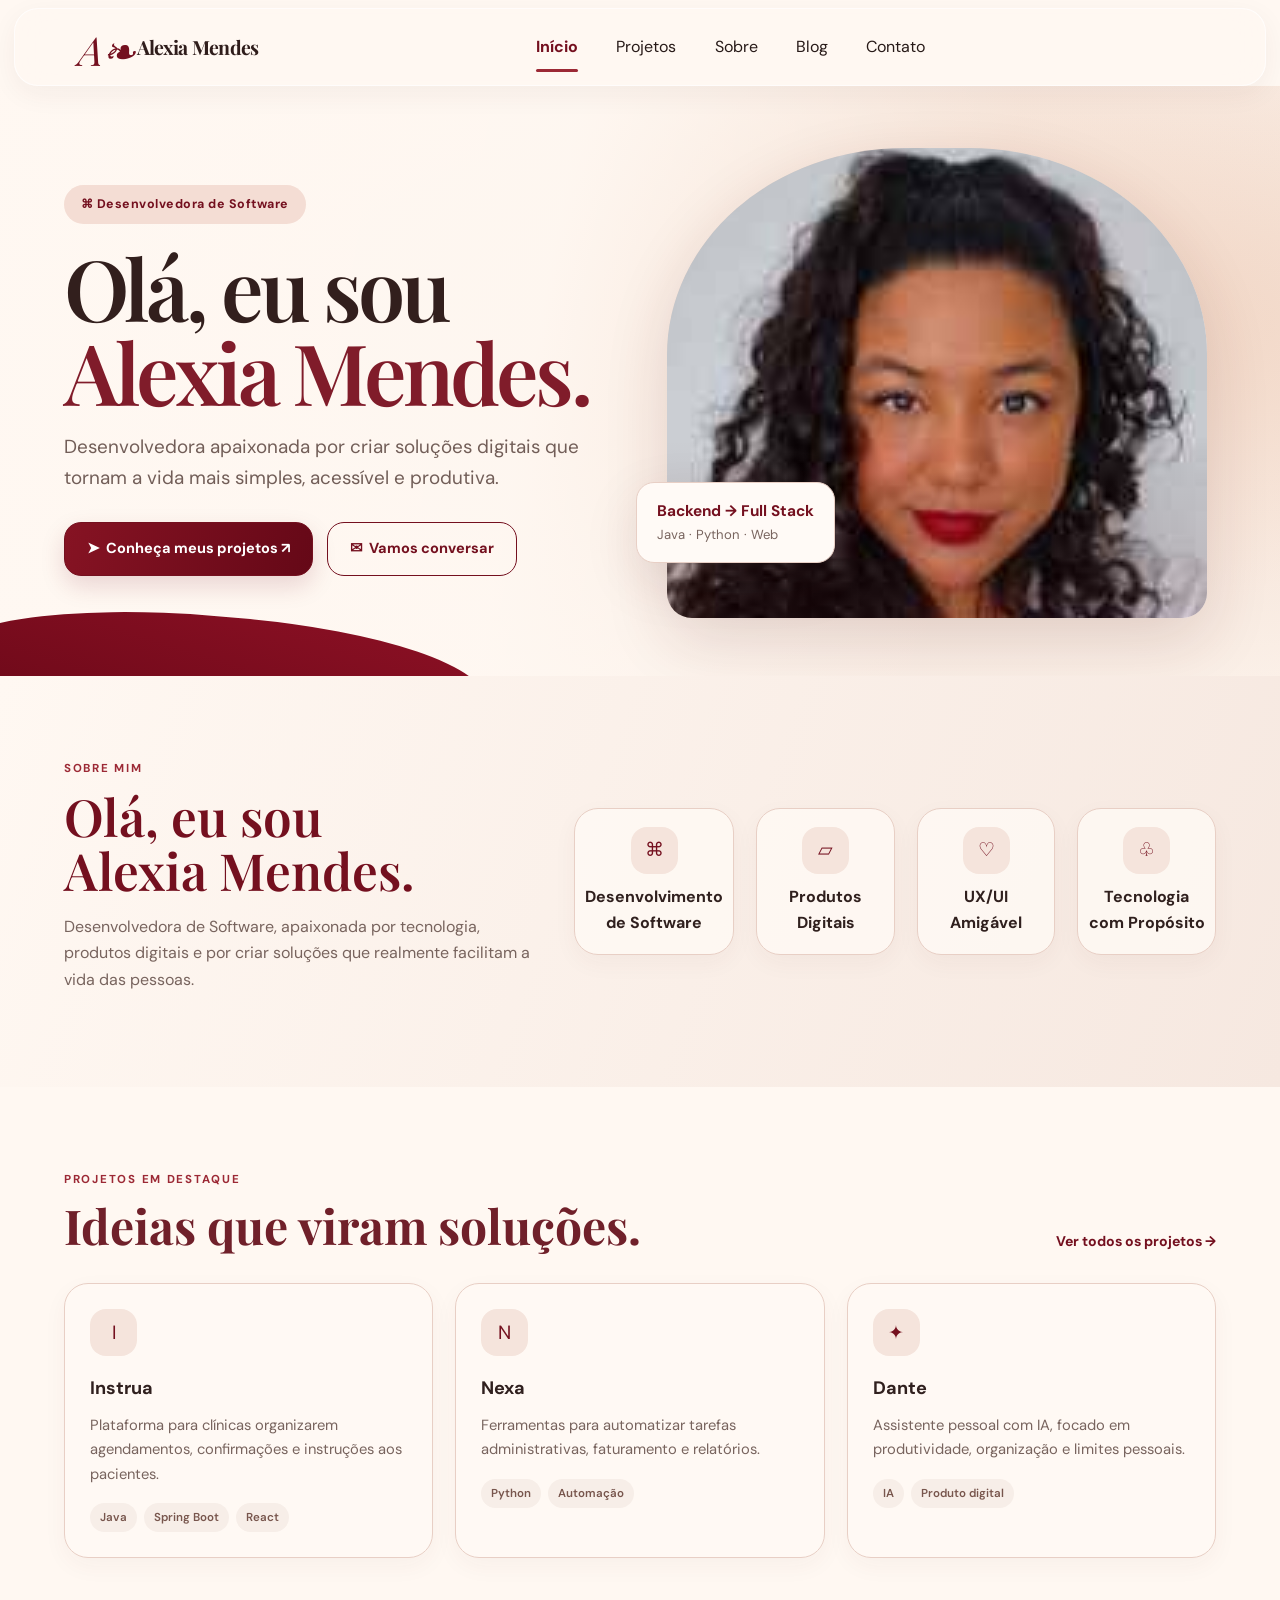
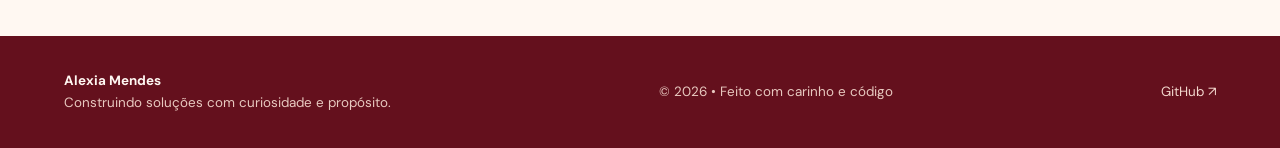
==== commit 9fca17f4: "Redesenha Início conforme referência visual burgundy" ====
--- a/index.html
+++ b/index.html
@@ -1 +1,5 @@
-<!doctype html><html lang="pt-BR"><head><meta charset="utf-8"><meta name="viewport" content="width=device-width,initial-scale=1"><meta name="description" content="Portfólio de Aléxia Mendes, estudante de Ciência da Computação e desenvolvedora de software."><meta name="theme-color" content="#fbf6f0"><title>Portfólio | Aléxia Mendes</title><link rel="stylesheet" href="assets/styles.css"><script defer src="assets/app.js"></script><script defer src="https://translate.google.com/translate_a/element.js?cb=googleTranslateElementInit"></script></head><body><header class="site-header"><div class="container nav-wrap"><a class="brand" href="index.html"><span class="brand-mark">a.</span><span>aléxia mendes</span></a><nav class="nav-links"><a href="index.html">Início</a><a href="projetos.html">Projetos</a><a href="sobre.html">Sobre</a><a href="blog.html">Blog</a><a href="contato.html">Contato</a><a href="demos.html">Demos</a></nav><div class="nav-tools"><div class="lang-box"><div id="google_translate_element"></div></div><button class="menu-toggle" aria-label="Abrir menu" aria-expanded="false">☰</button></div></div></header><main><section class="hero"><div class="container hero-grid"><div class="hero-copy"><span class="eyebrow">⌘ Ciência da Computação · Recife, Brasil</span><h1>Olá, eu sou<br><span>Aléxia Mendes.</span></h1><p class="hero-lead">Sou estudante de Ciência da Computação e desenvolvedora em formação. Gosto de transformar problemas reais em soluções digitais simples, úteis e bem pensadas.</p><div class="hero-actions"><a class="btn" href="projetos.html">Conheça meus projetos ↗</a><a class="btn secondary" href="contato.html">Vamos conversar</a></div></div><div class="portrait-wrap"><div class="portrait-frame"><img src="assets/alexia-profile.jpg" alt="Retrato de Aléxia Mendes"></div><div class="portrait-note"><strong>Backend → Full Stack</strong>Java · Python · Web</div></div></div></section><section class="section soft"><div class="container"><div class="section-head"><div><span class="kicker">O que faço</span><h2>Tecnologia com intenção.</h2></div><p>Desenvolvo projetos próprios, estudo arquitetura de software e exploro maneiras de melhorar processos do dia a dia.</p></div><div class="cards"><article class="card"><div class="card-icon">⌘</div><h3>Desenvolvimento</h3><p>Aplicações, APIs e ferramentas com foco em clareza, organização e experiência de uso.</p><a class="text-link" href="sobre.html">Minha trajetória →</a></article><article class="card"><div class="card-icon">✳</div><h3>Projetos autorais</h3><p>Ideias que nascem de necessidades reais e ganham forma por meio de código e protótipos.</p><a class="text-link" href="projetos.html">Explorar projetos →</a></article><article class="card"><div class="card-icon">♡</div><h3>Aprendizado contínuo</h3><p>Estudo constante de engenharia de software, inglês e novas tecnologias.</p><a class="text-link" href="blog.html">Ler o blog →</a></article></div></div></section><section class="section"><div class="container"><div class="section-head"><div><span class="kicker">Em destaque</span><h2>Algumas coisas que estou criando.</h2></div><a class="text-link" href="projetos.html">Ver todos os projetos →</a></div><div class="cards"><article class="card"><div class="card-icon">✚</div><h3>Instrua</h3><p>Plataforma para apoiar clínicas na confirmação de presença e no envio de instruções aos pacientes.</p><div class="tags"><span class="tag">Java</span><span class="tag">Spring Boot</span><span class="tag">PostgreSQL</span></div></article><article class="card"><div class="card-icon">▤</div><h3>Nexa</h3><p>Ecossistema de ferramentas para organizar rotinas, informações e processos de negócio.</p><div class="tags"><span class="tag">Python</span><span class="tag">Automação</span></div></article><article class="card"><div class="card-icon">✦</div><h3>Dante</h3><p>Uma ideia de assistente pessoal com IA, construída com atenção à utilidade e aos limites pessoais.</p><div class="tags"><span class="tag">IA</span><span class="tag">Produto</span></div></article></div></div></section></main><footer class="footer"><div class="container footer-inner"><div><strong>Aléxia Mendes</strong><p>Construindo soluções com curiosidade e propósito.</p></div><p>© 2026 • Feito com carinho e código</p><a href="https://github.com/alexia-dev" target="_blank" rel="noopener">GitHub ↗</a></div></footer></body></html>+<!doctype html><html lang="pt-BR"><head><meta charset="utf-8"><meta name="viewport" content="width=device-width,initial-scale=1"><meta name="description" content="Portfólio de Alexia Mendes, desenvolvedora de software e criadora de produtos digitais."><meta name="theme-color" content="#fff8f2"><title>Início | Alexia Mendes</title><link rel="stylesheet" href="assets/styles.css"><script defer src="assets/app.js"></script><link rel="preconnect" href="https://fonts.googleapis.com"><link rel="preconnect" href="https://fonts.gstatic.com" crossorigin><link href="https://fonts.googleapis.com/css2?family=DM+Sans:wght@400;500;600;700&family=Playfair+Display:wght@500;600;700&display=swap" rel="stylesheet"></head><body><header class="site-header"><div class="container nav-wrap"><a class="brand" href="index.html"><span class="brand-mark">A❧</span><span>Alexia Mendes</span></a><nav class="nav-links"><a href="index.html">Início</a><a href="projetos.html">Projetos</a><a href="sobre.html">Sobre</a><a href="blog.html">Blog</a><a href="contato.html">Contato</a></nav><div class="nav-tools"><button class="menu-toggle theme-toggle" aria-label="Alternar tema" title="Alternar tema">☾</button><button class="menu-toggle mobile-menu" aria-label="Abrir menu" aria-expanded="false">☰</button></div></div></header><main>
+<section class="hero"><div class="container hero-grid"><div class="hero-copy"><span class="eyebrow">⌘ Desenvolvedora de Software</span><h1>Olá, eu sou<br><span>Alexia Mendes.</span></h1><p class="hero-lead">Desenvolvedora apaixonada por criar soluções digitais que tornam a vida mais simples, acessível e produtiva.</p><div class="hero-actions"><a class="btn" href="projetos.html">➤ &nbsp;Conheça meus projetos ↗</a><a class="btn secondary" href="contato.html">✉ &nbsp;Vamos conversar</a></div></div><div class="portrait-wrap"><div class="portrait-frame"><img src="assets/alexia-profile.jpg" alt="Retrato de Alexia Mendes"></div><div class="portrait-note"><strong>Backend → Full Stack</strong>Java · Python · Web</div></div></div></section>
+<section class="section soft"><div class="container" style="display:grid;grid-template-columns:1fr 1.35fr;gap:35px;align-items:center"><div><span class="kicker">Sobre mim</span><h2 style="font:600 clamp(2.2rem,4vw,3.4rem)/1.05 'Playfair Display',serif;color:#74101f;margin:10px 0">Olá, eu sou<br>Alexia Mendes.</h2><p style="color:var(--muted)">Desenvolvedora de Software, apaixonada por tecnologia, produtos digitais e por criar soluções que realmente facilitam a vida das pessoas.</p></div><div class="cards" style="grid-template-columns:repeat(4,1fr)"><article class="card" style="text-align:center;padding:18px 10px"><div class="card-icon" style="margin:0 auto 10px">⌘</div><strong>Desenvolvimento<br>de Software</strong></article><article class="card" style="text-align:center;padding:18px 10px"><div class="card-icon" style="margin:0 auto 10px">▱</div><strong>Produtos<br>Digitais</strong></article><article class="card" style="text-align:center;padding:18px 10px"><div class="card-icon" style="margin:0 auto 10px">♡</div><strong>UX/UI<br>Amigável</strong></article><article class="card" style="text-align:center;padding:18px 10px"><div class="card-icon" style="margin:0 auto 10px">♧</div><strong>Tecnologia<br>com Propósito</strong></article></div></div></section>
+<section class="section"><div class="container"><div class="section-head"><div><span class="kicker">Projetos em destaque</span><h2>Ideias que viram soluções.</h2></div><a class="text-link" href="projetos.html">Ver todos os projetos →</a></div><div class="cards"><article class="card"><div class="card-icon">I</div><h3>Instrua</h3><p>Plataforma para clínicas organizarem agendamentos, confirmações e instruções aos pacientes.</p><div class="tags"><span class="tag">Java</span><span class="tag">Spring Boot</span><span class="tag">React</span></div></article><article class="card"><div class="card-icon">N</div><h3>Nexa</h3><p>Ferramentas para automatizar tarefas administrativas, faturamento e relatórios.</p><div class="tags"><span class="tag">Python</span><span class="tag">Automação</span></div></article><article class="card"><div class="card-icon">✦</div><h3>Dante</h3><p>Assistente pessoal com IA, focado em produtividade, organização e limites pessoais.</p><div class="tags"><span class="tag">IA</span><span class="tag">Produto digital</span></div></article></div></div></section>
+</main><footer class="footer"><div class="container footer-inner"><div><strong>Alexia Mendes</strong><p>Construindo soluções com curiosidade e propósito.</p></div><p>© 2026 • Feito com carinho e código</p><a href="https://github.com/alexia-dev" target="_blank" rel="noopener">GitHub ↗</a></div></footer></body></html>
--- a/assets/styles.css
+++ b/assets/styles.css
@@ -6,3 +6,27 @@
 @media(max-width:900px){.hero-grid{gap:35px}.cards,.blog-grid{grid-template-columns:repeat(2,1fr)}.nav-links{gap:15px}.about-layout{grid-template-columns:.8fr 1.2fr;gap:25px}}
 @media(max-width:700px){.nav-wrap{height:72px}.menu-toggle{display:block}.nav-links{display:none;position:absolute;top:72px;left:0;right:0;background:var(--cream);padding:16px 5% 22px;border-bottom:1px solid var(--line);box-shadow:var(--shadow)}.nav-links.open{display:grid;gap:13px}.nav-links a{padding:7px 0}.hero{padding:45px 0}.hero-grid{grid-template-columns:1fr;gap:38px}.hero-copy{order:1}.portrait-wrap{order:0;max-width:330px}.portrait-note{left:-10px}.hero h1{font-size:3.35rem}.section{padding:52px 0}.section-head{display:block}.section-head p{margin-top:12px}.cards,.project-grid,.blog-grid,.contact-grid,.about-layout{grid-template-columns:1fr}.about-photo{position:static;max-width:340px;margin:auto}.page-top{padding:48px 0 25px}.footer-inner{display:block}.footer-inner p{margin-top:7px}.lang-box{max-width:120px}}
 @media(max-width:390px){.brand{font-size:.98rem}.brand-mark{width:34px;height:34px}.hero h1{font-size:2.9rem}.hero-actions .btn{width:100%}}
+
+
+/* ===== Identidade visual editorial: Alexia Mendes ===== */
+:root{--wine:#74101f;--wine2:#9c2935;--rose:#f1dcd4;--cream:#fff8f2;--paper:#fffaf6;--ink:#30201e;--muted:#78645e;--gold:#c59a70;--line:#e8cfc5;--shadow:0 18px 55px rgba(82,29,30,.10);--radius:24px}
+body{background:var(--cream);color:var(--ink)}
+.site-header{position:sticky;top:0;background:rgba(255,248,242,.88);backdrop-filter:blur(18px);border:1px solid rgba(255,255,255,.7);box-shadow:0 8px 28px rgba(80,32,30,.055);margin:8px auto 0;width:calc(100% - 28px);border-radius:24px}
+.nav-wrap{height:76px;width:min(1450px,94%)}.brand{font-family:'Playfair Display',serif;font-size:1.22rem;color:#2f1d1b;letter-spacing:-.035em}.brand-mark{width:48px;height:48px;border-radius:50%;background:transparent;color:var(--wine);box-shadow:none;font:italic 2.5rem 'Playfair Display',serif}.nav-links{gap:clamp(16px,3vw,42px);font-size:1rem;color:#271a18}.nav-links a.active{color:var(--wine);position:relative}.nav-links a.active:after{content:"";position:absolute;left:0;right:0;bottom:-12px;height:3px;border-radius:5px;background:var(--wine2)}
+.nav-tools{gap:12px}.lang-box{display:none}.menu-toggle{border-radius:50%;width:44px;height:44px;background:#f3e4dd}
+.btn{background:linear-gradient(110deg,#861323,#650817);border-color:#74101f;border-radius:17px;padding:14px 22px;box-shadow:0 10px 25px rgba(116,16,31,.15)}.btn.secondary{background:transparent;color:var(--wine);border:1.5px solid var(--wine);box-shadow:none}
+.hero{padding:62px 0 58px;min-height:590px;background:linear-gradient(100deg,rgba(255,248,242,.97) 0%,rgba(255,248,242,.92) 42%,rgba(255,248,242,.08) 74%),radial-gradient(ellipse at 80% 40%,#efd0bd 0%,#f8e9df 55%,#fff8f2 100%);position:relative;overflow:hidden}
+.hero:after{content:"";position:absolute;left:-5%;bottom:-75px;width:43%;height:135px;background:linear-gradient(12deg,#680817,#8b1024);border-radius:50% 45% 0 0;transform:rotate(5deg);z-index:0}
+.hero-grid{position:relative;z-index:1;grid-template-columns:1fr 1fr;gap:35px;min-height:460px}
+.hero-copy{padding:20px 0 25px;max-width:670px}.hero .eyebrow{background:#f4ddd4;color:var(--wine);border-radius:99px;padding:9px 17px}
+.hero h1{font-size:clamp(3.5rem,6.6vw,6.1rem);line-height:.99;margin:22px 0 18px;color:#321f1d}.hero h1 span{color:#801c2a}.hero-lead{font-size:1.18rem;line-height:1.65;color:#725e58;max-width:590px}
+.hero-actions{gap:14px}.portrait-wrap{max-width:100%;width:100%;height:100%;min-height:430px;display:flex;align-items:center;justify-content:center;margin:0}.portrait-frame{width:min(100%,540px);height:470px;padding:0;border-radius:44% 44% 25px 25px;background:linear-gradient(145deg,#e8cfc2,#fff0e7);box-shadow:0 22px 65px rgba(82,29,30,.14);overflow:hidden;transform:none;position:relative}.portrait-frame:after{content:"";position:absolute;inset:0;background:linear-gradient(0deg,rgba(88,20,26,.13),transparent 38%);pointer-events:none}.portrait-frame img{width:100%;height:100%;aspect-ratio:auto;object-fit:cover;object-position:center 24%;border-radius:0;transform:none}.portrait-note{left:-22px;bottom:55px;border-radius:18px;padding:16px 20px;background:#fffaf6;color:var(--muted);z-index:2}.portrait-note strong{color:var(--wine)}
+.section{padding:78px 0}.section.soft{background:linear-gradient(110deg,#fff8f2,#f6e8e0)}.section-head h2,.page-heading h1{color:#70202a}.cards{gap:22px}.card{background:rgba(255,250,246,.8);border:1px solid var(--line);border-radius:24px;box-shadow:0 8px 24px rgba(90,40,35,.045)}.card-icon{background:#f5e4dc;color:var(--wine);border-radius:16px}
+.page-top{padding:55px 0 34px;background:linear-gradient(110deg,#fff8f2,#f8e9e1);position:relative;overflow:hidden}.page-heading{max-width:1100px}.page-heading h1{font-size:clamp(2.8rem,5vw,4.4rem);line-height:1.06}.page-heading p{font-size:1.08rem}
+.project-grid{grid-template-columns:repeat(3,minmax(0,1fr));gap:20px;padding-top:18px}.project-card{border-radius:23px;background:rgba(255,250,246,.88);border:1px solid #e6c9be;box-shadow:0 10px 30px rgba(90,40,35,.05);transition:.25s}.project-card:hover{transform:translateY(-5px);box-shadow:var(--shadow)}.project-cover{min-height:150px;background:linear-gradient(135deg,#f4e2d8,#fff3eb);padding:25px}.project-cover span{color:#74101f;font-size:2.25rem}.project-body{padding:24px}.project-body h2{color:#70202a}.project-links a{color:var(--wine)}
+.about-layout{grid-template-columns:.78fr 1.22fr;gap:30px;padding-bottom:85px}.about-photo img{border-radius:30px;box-shadow:var(--shadow);min-height:480px;object-position:center 20%}.about-copy .card{padding:27px;margin-bottom:18px}.about-copy h2{color:#70202a}.skill-list span{background:#f4e4dc;color:#713b38}
+.contact-grid{grid-template-columns:.9fr 1.1fr;gap:24px}.contact-panel{border-radius:25px;background:rgba(255,250,246,.9);border-color:#e6c9be;box-shadow:0 10px 30px rgba(90,40,35,.04)}.contact-panel h2{color:#70202a}.contact-item{color:var(--wine);gap:15px}.contact-item span{background:#f4e4dc}
+.footer{background:#64101d;padding:34px 0}.footer-inner{color:#fff7f2}.footer p{color:#e8c9c0}.footer a{color:#f3d8ce}
+@media(max-width:900px){.project-grid{grid-template-columns:repeat(2,minmax(0,1fr))}.hero-grid{grid-template-columns:1fr 1fr}.portrait-frame{height:390px}.about-layout{grid-template-columns:.8fr 1.2fr}}
+@media(max-width:700px){.site-header{width:calc(100% - 16px);border-radius:17px}.nav-wrap{height:68px}.nav-links{top:68px;background:#fff8f2;border-radius:0 0 18px 18px}.hero{padding:32px 0 40px}.hero-grid{grid-template-columns:1fr}.hero-copy{order:1}.portrait-wrap{order:0;min-height:290px}.portrait-frame{height:320px;max-width:360px;border-radius:42% 42% 22px 22px}.portrait-note{left:0;bottom:25px}.hero h1{font-size:3.35rem}.project-grid,.about-layout,.contact-grid{grid-template-columns:1fr}.project-grid{padding-bottom:50px}.about-photo{max-width:350px}.about-photo img{min-height:0}.footer-inner{display:block}}
+@media(min-width:1100px){.container{width:min(1450px,90%)}}
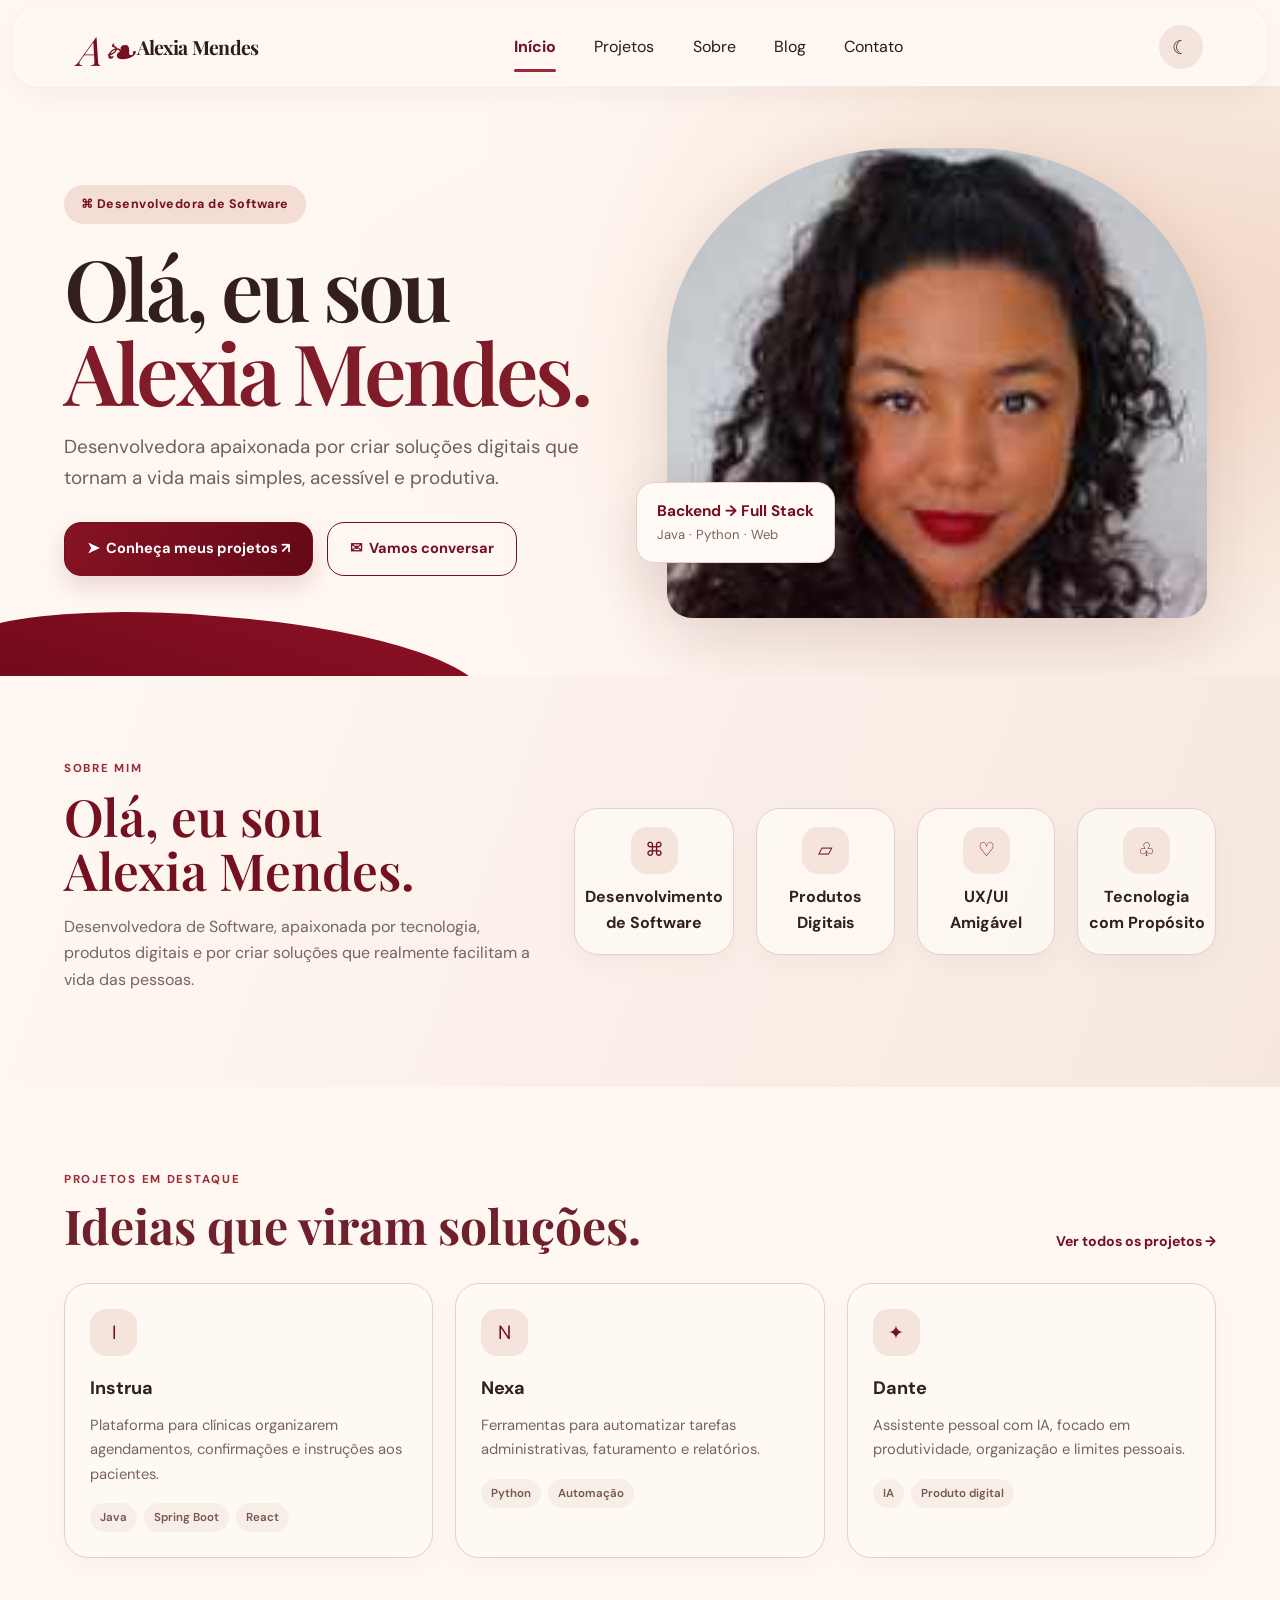
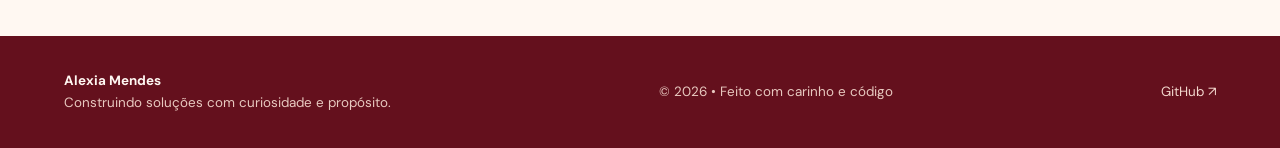
==== commit 361d61ce: "Otimiza carregamento do retrato na página inicial" ====
--- a/index.html
+++ b/index.html
@@ -1,5 +1,5 @@
 <!doctype html><html lang="pt-BR"><head><meta charset="utf-8"><meta name="viewport" content="width=device-width,initial-scale=1"><meta name="description" content="Portfólio de Alexia Mendes, desenvolvedora de software e criadora de produtos digitais."><meta name="theme-color" content="#fff8f2"><title>Início | Alexia Mendes</title><link rel="stylesheet" href="assets/styles.css"><script defer src="assets/app.js"></script><link rel="preconnect" href="https://fonts.googleapis.com"><link rel="preconnect" href="https://fonts.gstatic.com" crossorigin><link href="https://fonts.googleapis.com/css2?family=DM+Sans:wght@400;500;600;700&family=Playfair+Display:wght@500;600;700&display=swap" rel="stylesheet"></head><body><header class="site-header"><div class="container nav-wrap"><a class="brand" href="index.html"><span class="brand-mark">A❧</span><span>Alexia Mendes</span></a><nav class="nav-links"><a href="index.html">Início</a><a href="projetos.html">Projetos</a><a href="sobre.html">Sobre</a><a href="blog.html">Blog</a><a href="contato.html">Contato</a></nav><div class="nav-tools"><button class="menu-toggle theme-toggle" aria-label="Alternar tema" title="Alternar tema">☾</button><button class="menu-toggle mobile-menu" aria-label="Abrir menu" aria-expanded="false">☰</button></div></div></header><main>
-<section class="hero"><div class="container hero-grid"><div class="hero-copy"><span class="eyebrow">⌘ Desenvolvedora de Software</span><h1>Olá, eu sou<br><span>Alexia Mendes.</span></h1><p class="hero-lead">Desenvolvedora apaixonada por criar soluções digitais que tornam a vida mais simples, acessível e produtiva.</p><div class="hero-actions"><a class="btn" href="projetos.html">➤ &nbsp;Conheça meus projetos ↗</a><a class="btn secondary" href="contato.html">✉ &nbsp;Vamos conversar</a></div></div><div class="portrait-wrap"><div class="portrait-frame"><img src="assets/alexia-profile.jpg" alt="Retrato de Alexia Mendes"></div><div class="portrait-note"><strong>Backend → Full Stack</strong>Java · Python · Web</div></div></div></section>
+<section class="hero"><div class="container hero-grid"><div class="hero-copy"><span class="eyebrow">⌘ Desenvolvedora de Software</span><h1>Olá, eu sou<br><span>Alexia Mendes.</span></h1><p class="hero-lead">Desenvolvedora apaixonada por criar soluções digitais que tornam a vida mais simples, acessível e produtiva.</p><div class="hero-actions"><a class="btn" href="projetos.html">➤ &nbsp;Conheça meus projetos ↗</a><a class="btn secondary" href="contato.html">✉ &nbsp;Vamos conversar</a></div></div><div class="portrait-wrap"><div class="portrait-frame"><img src="assets/alexia-profile.jpg" alt="Retrato de Alexia Mendes" width="563" height="1000" fetchpriority="high" decoding="async"></div><div class="portrait-note"><strong>Backend → Full Stack</strong>Java · Python · Web</div></div></div></section>
 <section class="section soft"><div class="container" style="display:grid;grid-template-columns:1fr 1.35fr;gap:35px;align-items:center"><div><span class="kicker">Sobre mim</span><h2 style="font:600 clamp(2.2rem,4vw,3.4rem)/1.05 'Playfair Display',serif;color:#74101f;margin:10px 0">Olá, eu sou<br>Alexia Mendes.</h2><p style="color:var(--muted)">Desenvolvedora de Software, apaixonada por tecnologia, produtos digitais e por criar soluções que realmente facilitam a vida das pessoas.</p></div><div class="cards" style="grid-template-columns:repeat(4,1fr)"><article class="card" style="text-align:center;padding:18px 10px"><div class="card-icon" style="margin:0 auto 10px">⌘</div><strong>Desenvolvimento<br>de Software</strong></article><article class="card" style="text-align:center;padding:18px 10px"><div class="card-icon" style="margin:0 auto 10px">▱</div><strong>Produtos<br>Digitais</strong></article><article class="card" style="text-align:center;padding:18px 10px"><div class="card-icon" style="margin:0 auto 10px">♡</div><strong>UX/UI<br>Amigável</strong></article><article class="card" style="text-align:center;padding:18px 10px"><div class="card-icon" style="margin:0 auto 10px">♧</div><strong>Tecnologia<br>com Propósito</strong></article></div></div></section>
 <section class="section"><div class="container"><div class="section-head"><div><span class="kicker">Projetos em destaque</span><h2>Ideias que viram soluções.</h2></div><a class="text-link" href="projetos.html">Ver todos os projetos →</a></div><div class="cards"><article class="card"><div class="card-icon">I</div><h3>Instrua</h3><p>Plataforma para clínicas organizarem agendamentos, confirmações e instruções aos pacientes.</p><div class="tags"><span class="tag">Java</span><span class="tag">Spring Boot</span><span class="tag">React</span></div></article><article class="card"><div class="card-icon">N</div><h3>Nexa</h3><p>Ferramentas para automatizar tarefas administrativas, faturamento e relatórios.</p><div class="tags"><span class="tag">Python</span><span class="tag">Automação</span></div></article><article class="card"><div class="card-icon">✦</div><h3>Dante</h3><p>Assistente pessoal com IA, focado em produtividade, organização e limites pessoais.</p><div class="tags"><span class="tag">IA</span><span class="tag">Produto digital</span></div></article></div></div></section>
 </main><footer class="footer"><div class="container footer-inner"><div><strong>Alexia Mendes</strong><p>Construindo soluções com curiosidade e propósito.</p></div><p>© 2026 • Feito com carinho e código</p><a href="https://github.com/alexia-dev" target="_blank" rel="noopener">GitHub ↗</a></div></footer></body></html>
--- a/assets/styles.css
+++ b/assets/styles.css
@@ -30,3 +30,12 @@
 @media(max-width:900px){.project-grid{grid-template-columns:repeat(2,minmax(0,1fr))}.hero-grid{grid-template-columns:1fr 1fr}.portrait-frame{height:390px}.about-layout{grid-template-columns:.8fr 1.2fr}}
 @media(max-width:700px){.site-header{width:calc(100% - 16px);border-radius:17px}.nav-wrap{height:68px}.nav-links{top:68px;background:#fff8f2;border-radius:0 0 18px 18px}.hero{padding:32px 0 40px}.hero-grid{grid-template-columns:1fr}.hero-copy{order:1}.portrait-wrap{order:0;min-height:290px}.portrait-frame{height:320px;max-width:360px;border-radius:42% 42% 22px 22px}.portrait-note{left:0;bottom:25px}.hero h1{font-size:3.35rem}.project-grid,.about-layout,.contact-grid{grid-template-columns:1fr}.project-grid{padding-bottom:50px}.about-photo{max-width:350px}.about-photo img{min-height:0}.footer-inner{display:block}}
 @media(min-width:1100px){.container{width:min(1450px,90%)}}
+
+
+/* Final page-specific polish */
+.contact-form{display:grid;gap:14px;margin-top:22px}.contact-form label{display:grid;gap:7px;color:var(--wine);font-weight:700;font-size:.86rem}.contact-form input,.contact-form select,.contact-form textarea{width:100%;font:400 .95rem 'DM Sans',sans-serif;color:var(--ink);background:#fffaf7;border:1px solid #d9bdb3;border-radius:13px;padding:13px 15px;outline:none}.contact-form input:focus,.contact-form select:focus,.contact-form textarea:focus{border-color:var(--wine2);box-shadow:0 0 0 3px #9c29351c}.contact-form textarea{resize:vertical}.availability{margin-top:25px;padding:18px 20px;border:1px solid var(--line);border-radius:18px;background:#f8eee7}.availability h3{font:600 1.2rem 'Playfair Display',serif;color:var(--wine);margin:0 0 7px}.availability p{margin:0;color:var(--muted)}
+body.dark-theme{--cream:#201719;--paper:#2c2022;--ink:#fff0e9;--muted:#d1b9b1;--line:#56383b;background:#201719;color:#fff0e9}
+.dark-theme .site-header{background:rgba(39,25,28,.9);border-color:#56383b}.dark-theme .brand,.dark-theme .nav-links{color:#fff0e9}.dark-theme .page-top,.dark-theme .section.soft{background:linear-gradient(110deg,#2c2022,#392326)}.dark-theme .hero{background:linear-gradient(100deg,rgba(32,23,25,.98),rgba(32,23,25,.84) 42%,rgba(32,23,25,.2) 80%),radial-gradient(ellipse at 80% 40%,#59353a,#201719)}.dark-theme .hero h1,.dark-theme .page-heading h1,.dark-theme .section-head h2,.dark-theme .project-body h2,.dark-theme .about-copy h2,.dark-theme .contact-panel h2{color:#ffe9df}.dark-theme .hero-lead,.dark-theme .page-heading p,.dark-theme .card p,.dark-theme .project-body p{color:#d1b9b1}.dark-theme .card,.dark-theme .project-card,.dark-theme .contact-panel,.dark-theme .side-card,.dark-theme .blog-feature,.dark-theme .article-card{background:#2c2022;border-color:#56383b}.dark-theme .contact-form input,.dark-theme .contact-form select,.dark-theme .contact-form textarea{background:#24191b;color:#fff0e9;border-color:#68464a}.dark-theme .availability{background:#382629;border-color:#68464a}.dark-theme .skill-list span,.dark-theme .tag,.dark-theme .topic-list span{background:#493034;color:#f5d8cf}
+@media(max-width:700px){.section.soft .container{grid-template-columns:1fr!important}.section.soft .cards{grid-template-columns:repeat(2,1fr)!important}.nav-tools .theme-toggle{display:none}}
+
+.theme-toggle{display:grid;place-items:center;border:0;background:#f3e4dd;color:#421d20;font-size:1.2rem;cursor:pointer}.mobile-menu{display:none}@media(max-width:700px){.mobile-menu{display:block}.theme-toggle{display:grid}}
